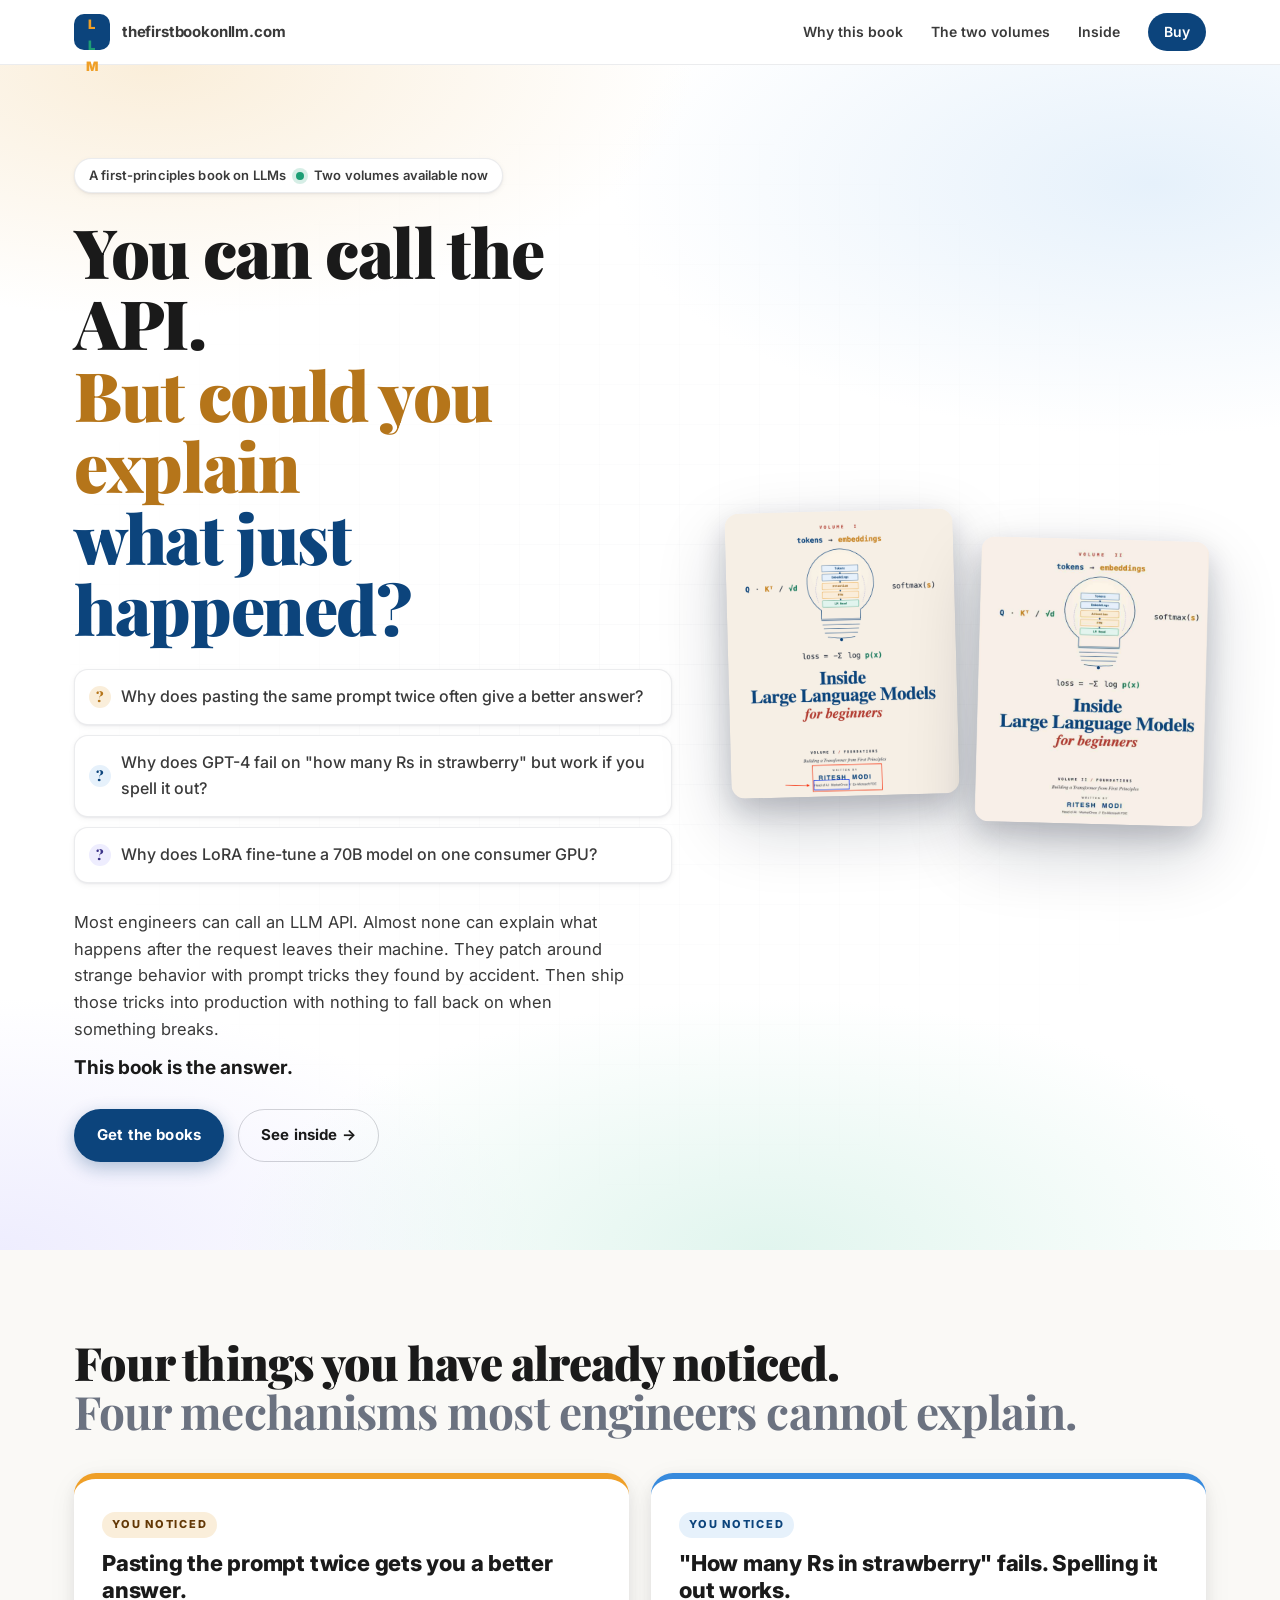
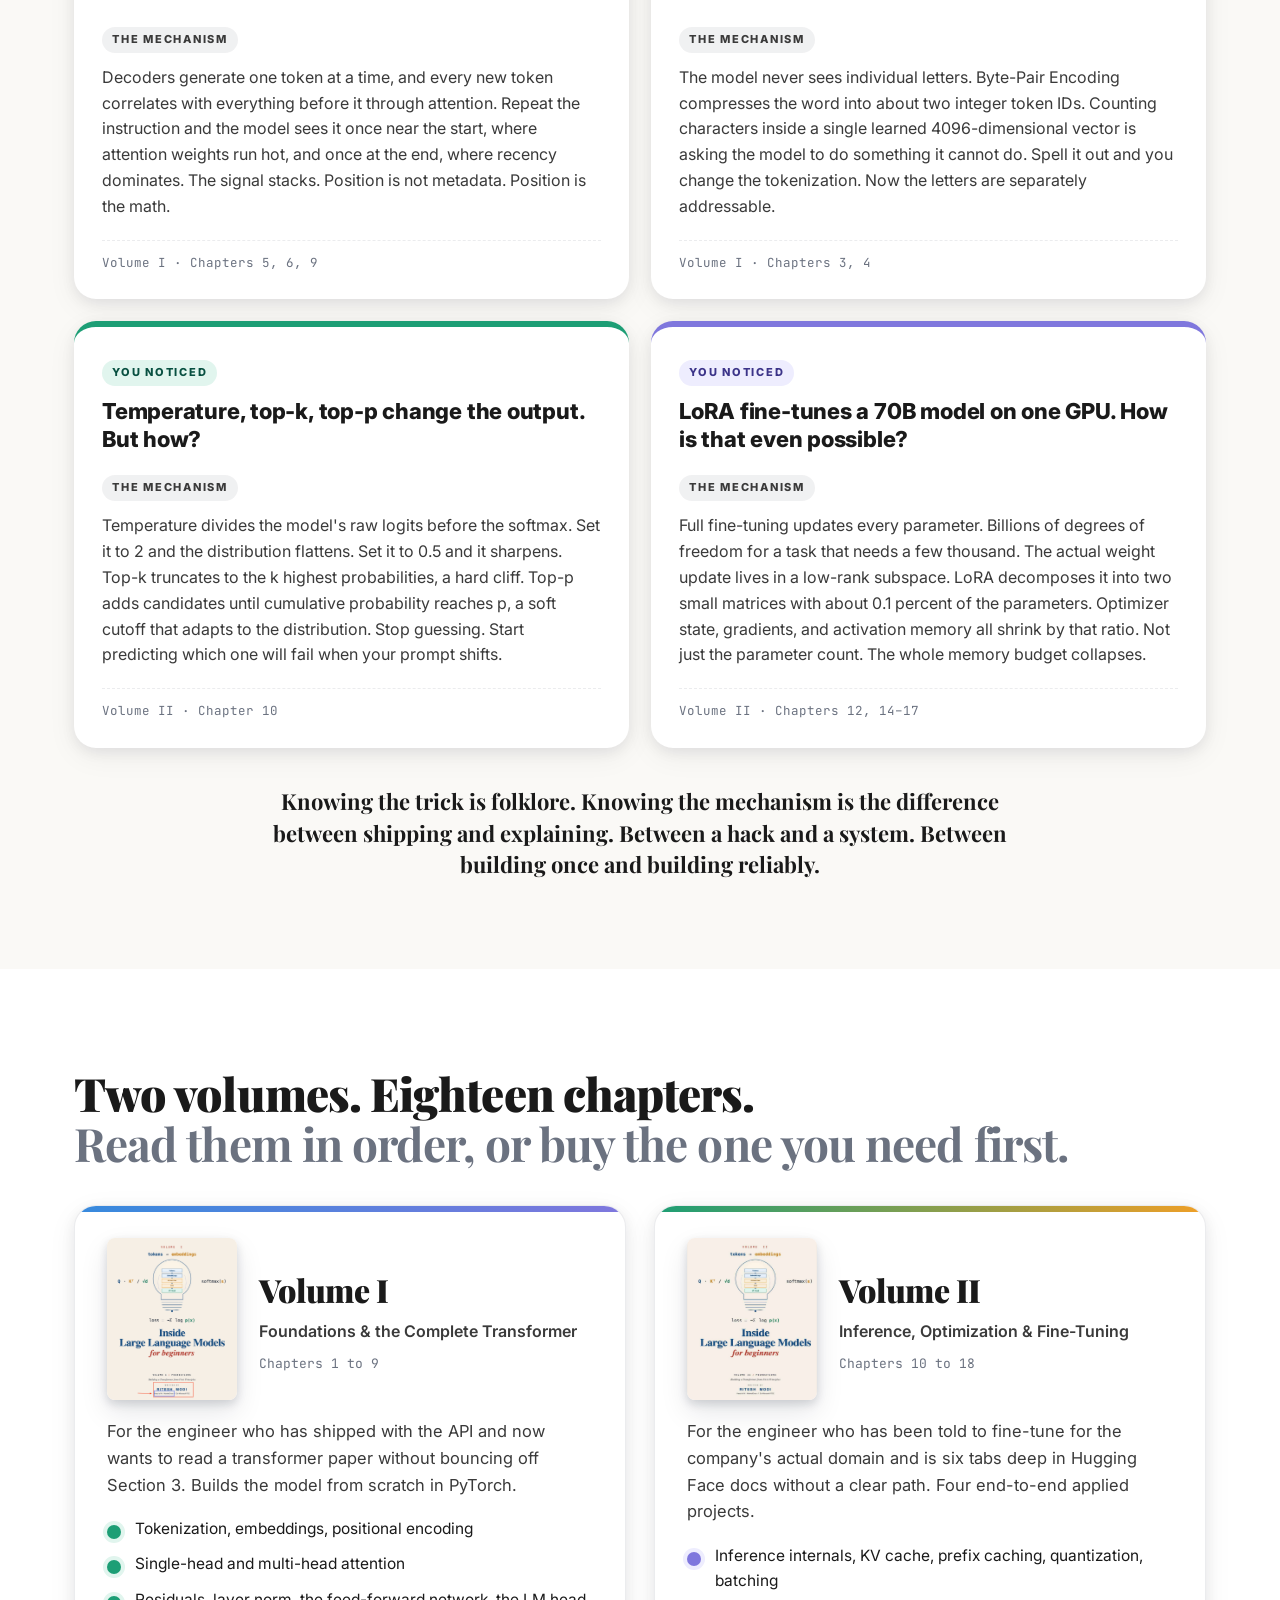
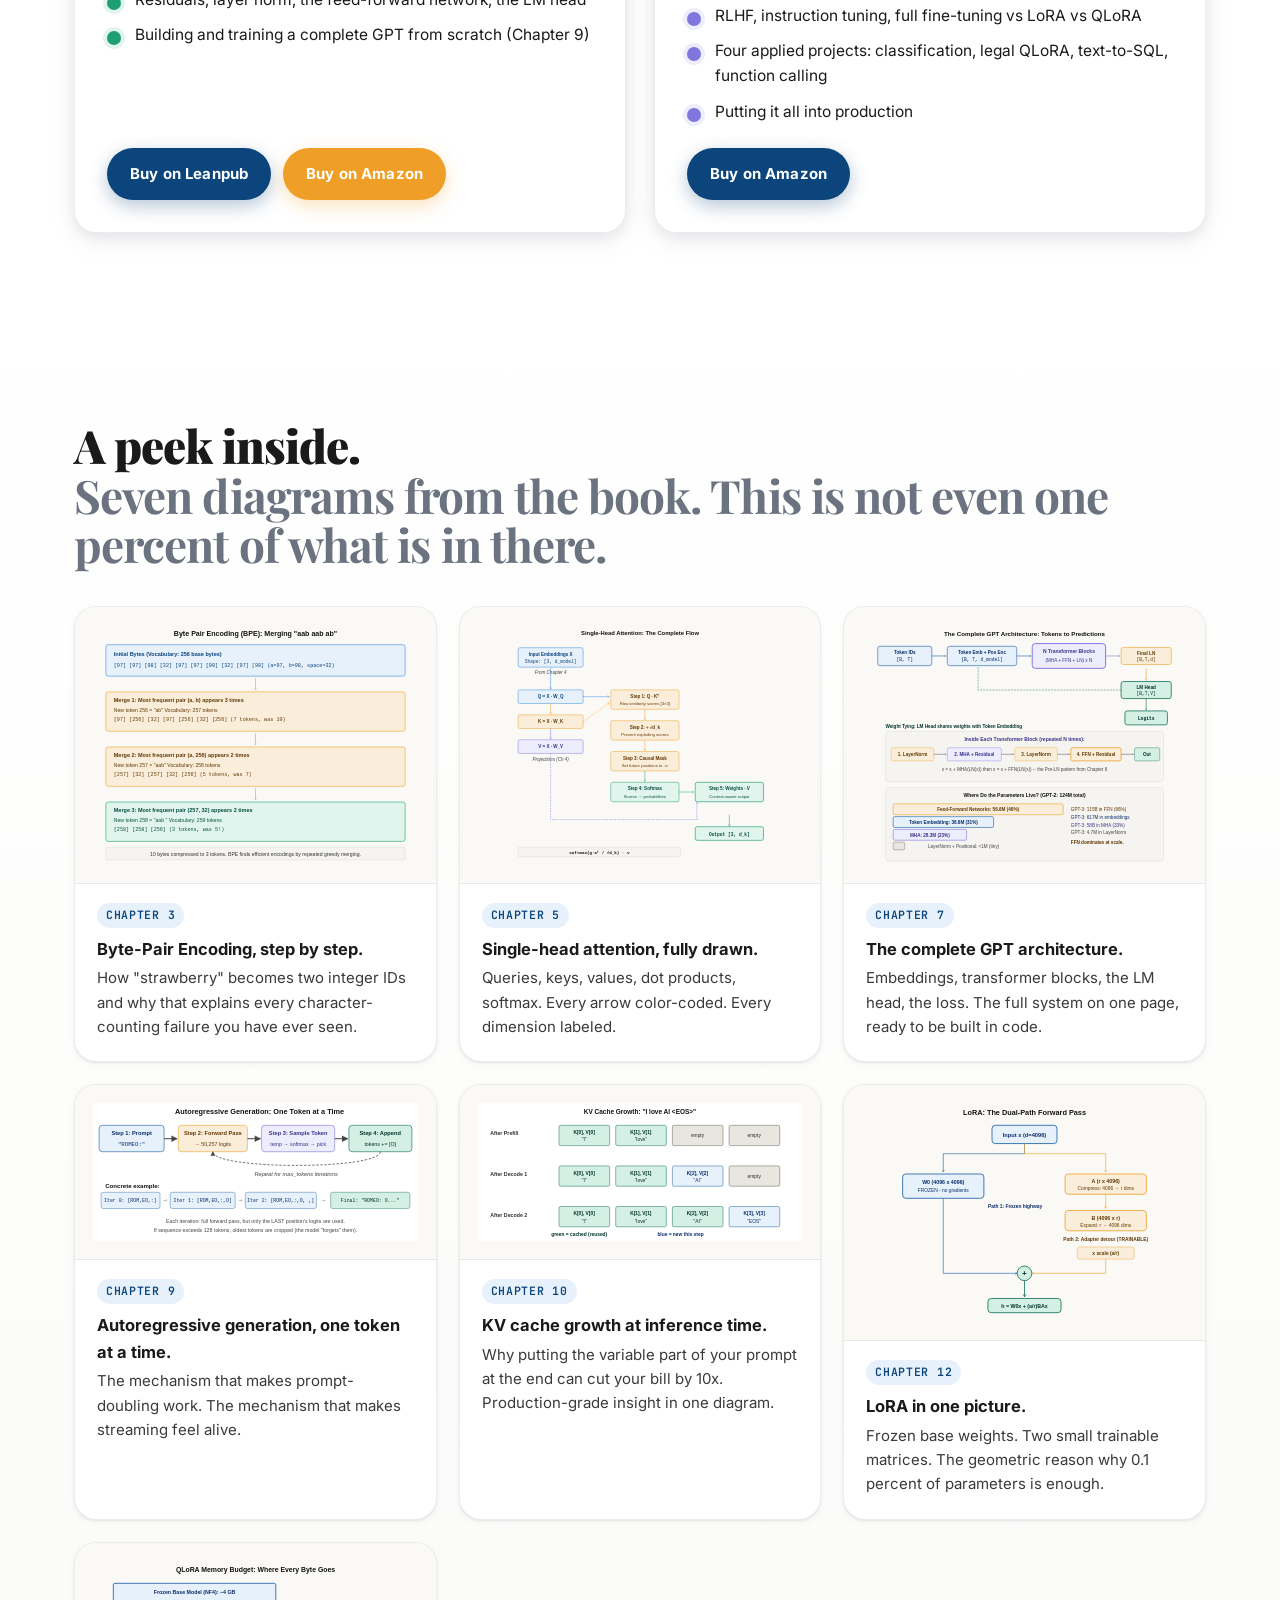
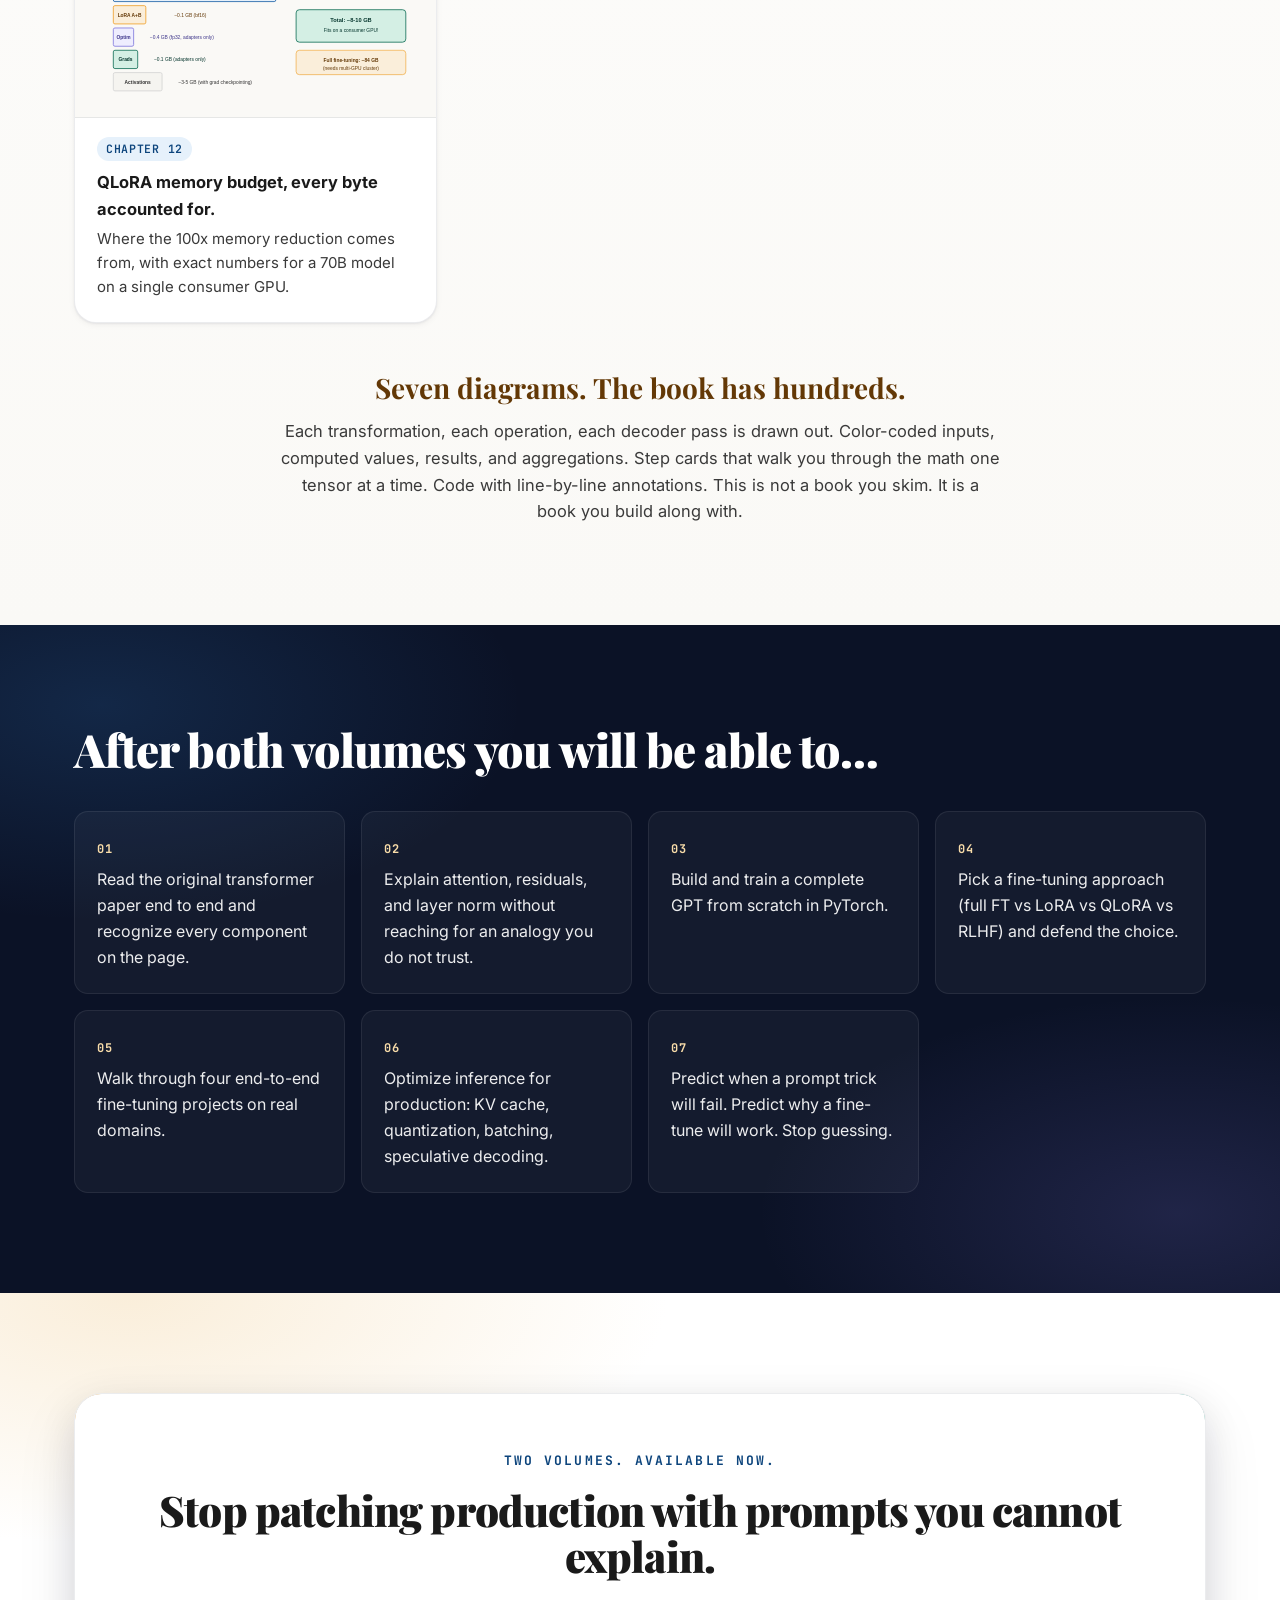
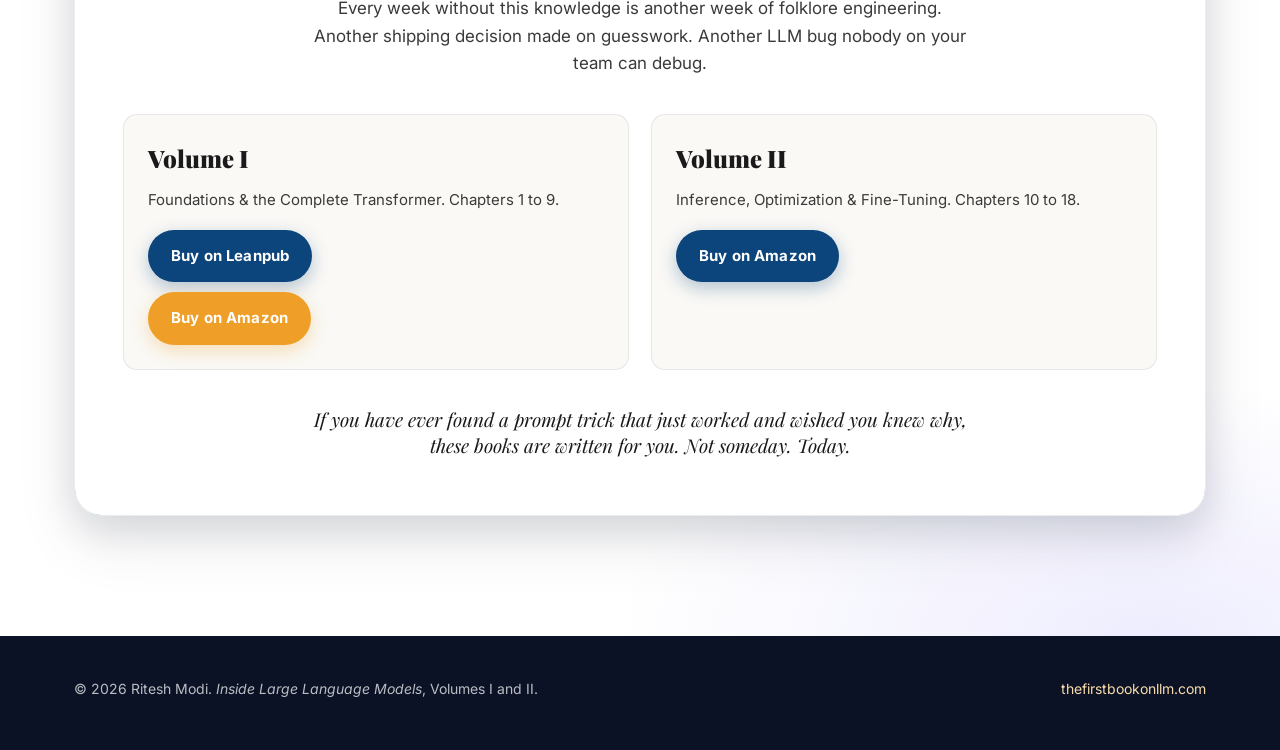
==== index.html @ 252bdcd0 "book website complete" ====
<!doctype html>
<html lang="en">
<head>
  <meta charset="utf-8">
  <meta name="viewport" content="width=device-width, initial-scale=1, viewport-fit=cover">
  <meta name="theme-color" content="#0C447C">

  <title>Inside Large Language Models &middot; thefirstbookonllm.com</title>
  <meta name="description" content="The first-principles book that explains why your prompt tricks work, when they break, and how transformers actually run. Two volumes. Eighteen chapters. Written for engineers who already shipped with the API.">

  <link rel="canonical" href="https://thefirstbookonllm.com/">

  <meta property="og:type" content="book">
  <meta property="og:title" content="Inside Large Language Models">
  <meta property="og:description" content="Why does pasting the same prompt twice work? Why does GPT-4 fail on 'how many Rs in strawberry'? Why does LoRA fine-tune a 70B model on one GPU? Two volumes that turn API users into engineers who understand the system underneath.">
  <meta property="og:url" content="https://thefirstbookonllm.com/">
  <meta property="og:image" content="https://thefirstbookonllm.com/Inside-LLMs-Vol1-Cover-2400x3000.jpg">
  <meta property="og:image:width" content="2400">
  <meta property="og:image:height" content="3000">

  <meta name="twitter:card" content="summary_large_image">
  <meta name="twitter:title" content="Inside Large Language Models">
  <meta name="twitter:description" content="The first book that explains LLM internals through the empirical tricks engineers already discovered.">
  <meta name="twitter:image" content="https://thefirstbookonllm.com/Inside-LLMs-Vol1-Cover-2400x3000.jpg">

  <link rel="preconnect" href="https://fonts.googleapis.com">
  <link rel="preconnect" href="https://fonts.gstatic.com" crossorigin>
  <link href="https://fonts.googleapis.com/css2?family=Inter:wght@400;500;600;700;800;900&family=JetBrains+Mono:wght@400;600&family=Playfair+Display:wght@700;900&display=swap" rel="stylesheet">

  <link rel="stylesheet" href="styles.css">

  <link rel="icon" type="image/svg+xml" href="data:image/svg+xml,%3Csvg xmlns='http://www.w3.org/2000/svg' viewBox='0 0 64 64'%3E%3Crect width='64' height='64' rx='12' fill='%230C447C'/%3E%3Ctext x='32' y='44' text-anchor='middle' font-family='Arial' font-weight='900' font-size='36' fill='%23EF9F27'%3ELLM%3C/text%3E%3C/svg%3E">
</head>
<body>

<header class="topbar">
  <div class="container topbar-row">
    <a class="brand" href="#top"><span class="brand-mark">L<span>L</span>M</span><span class="brand-text">thefirstbookonllm.com</span></a>
    <nav class="topnav">
      <a href="#why">Why this book</a>
      <a href="#volumes">The two volumes</a>
      <a href="#peek">Inside</a>
      <a href="#buy" class="nav-cta">Buy</a>
    </nav>
  </div>
</header>

<main id="top">

  <section class="hero">
    <div class="container hero-grid">
      <div class="hero-copy">
        <p class="kicker">A first-principles book on LLMs <span class="dot"></span> Two volumes available now</p>
        <h1 class="display">
          You can call the API.<br>
          <span class="hl-amber">But could you explain</span><br>
          <span class="hl-blue">what just happened?</span>
        </h1>
        <ul class="hero-questions">
          <li>Why does pasting the same prompt twice often give a better answer?</li>
          <li>Why does GPT-4 fail on "how many Rs in strawberry" but work if you spell it out?</li>
          <li>Why does LoRA fine-tune a 70B model on one consumer GPU?</li>
        </ul>
        <p class="hero-tag">Most engineers can call an LLM API. Almost none can explain what happens after the request leaves their machine. They patch around strange behavior with prompt tricks they found by accident. Then ship those tricks into production with nothing to fall back on when something breaks.</p>
        <p class="hero-tag emph">This book is the answer.</p>
        <div class="hero-ctas">
          <a class="btn btn-primary" href="#buy">Get the books</a>
          <a class="btn btn-ghost" href="#peek">See inside &rarr;</a>
        </div>
      </div>
      <div class="hero-art">
        <img class="cover cover-vol1"
             src="Inside-LLMs-Vol1-Cover-2400x3000.jpg"
             alt="Inside Large Language Models, Volume I: Foundations and the Complete Transformer"
             width="2400" height="3000" fetchpriority="high">
        <img class="cover cover-vol2"
             src="Inside-LLMs-Vol2-Cover-2400x3000.jpg"
             alt="Inside Large Language Models, Volume II: Inference, Optimization, and Fine-Tuning"
             width="2400" height="3000" loading="lazy">
      </div>
    </div>
  </section>

  <section id="why" class="why">
    <div class="container">
      <h2 class="section-title">
        <span>Four things</span> you have already noticed.<br>
        <span class="muted">Four mechanisms most engineers cannot explain.</span>
      </h2>

      <div class="why-grid">

        <article class="card card-amber">
          <div class="card-tag">You noticed</div>
          <h3>Pasting the prompt twice gets you a better answer.</h3>
          <div class="card-tag mech">The mechanism</div>
          <p>Decoders generate one token at a time, and every new token correlates with everything before it through attention. Repeat the instruction and the model sees it once near the start, where attention weights run hot, and once at the end, where recency dominates. The signal stacks. Position is not metadata. Position is the math.</p>
          <div class="card-foot">Volume I &middot; Chapters 5, 6, 9</div>
        </article>

        <article class="card card-blue">
          <div class="card-tag">You noticed</div>
          <h3>"How many Rs in strawberry" fails. Spelling it out works.</h3>
          <div class="card-tag mech">The mechanism</div>
          <p>The model never sees individual letters. Byte-Pair Encoding compresses the word into about two integer token IDs. Counting characters inside a single learned 4096-dimensional vector is asking the model to do something it cannot do. Spell it out and you change the tokenization. Now the letters are separately addressable.</p>
          <div class="card-foot">Volume I &middot; Chapters 3, 4</div>
        </article>

        <article class="card card-green">
          <div class="card-tag">You noticed</div>
          <h3>Temperature, top-k, top-p change the output. But how?</h3>
          <div class="card-tag mech">The mechanism</div>
          <p>Temperature divides the model's raw logits before the softmax. Set it to 2 and the distribution flattens. Set it to 0.5 and it sharpens. Top-k truncates to the k highest probabilities, a hard cliff. Top-p adds candidates until cumulative probability reaches p, a soft cutoff that adapts to the distribution. Stop guessing. Start predicting which one will fail when your prompt shifts.</p>
          <div class="card-foot">Volume II &middot; Chapter 10</div>
        </article>

        <article class="card card-purple">
          <div class="card-tag">You noticed</div>
          <h3>LoRA fine-tunes a 70B model on one GPU. How is that even possible?</h3>
          <div class="card-tag mech">The mechanism</div>
          <p>Full fine-tuning updates every parameter. Billions of degrees of freedom for a task that needs a few thousand. The actual weight update lives in a low-rank subspace. LoRA decomposes it into two small matrices with about 0.1 percent of the parameters. Optimizer state, gradients, and activation memory all shrink by that ratio. Not just the parameter count. The whole memory budget collapses.</p>
          <div class="card-foot">Volume II &middot; Chapters 12, 14&ndash;17</div>
        </article>

      </div>

      <p class="why-coda">Knowing the trick is folklore. Knowing the mechanism is the difference between shipping and explaining. Between a hack and a system. Between building once and building reliably.</p>
    </div>
  </section>

  <section id="volumes" class="volumes">
    <div class="container">
      <h2 class="section-title">
        <span>Two volumes.</span> Eighteen chapters.<br>
        <span class="muted">Read them in order, or buy the one you need first.</span>
      </h2>

      <div class="volume-grid">

        <article class="volume volume-vol1">
          <div class="volume-head">
            <img class="cover-mini"
                 src="Inside-LLMs-Vol1-Cover-2400x3000.jpg"
                 alt="Volume I cover"
                 width="2400" height="3000" loading="lazy">
            <div class="volume-meta">
              <h3>Volume I</h3>
              <p class="volume-sub">Foundations &amp; the Complete Transformer</p>
              <p class="volume-chapters">Chapters 1 to 9</p>
            </div>
          </div>
          <p class="volume-pitch">For the engineer who has shipped with the API and now wants to read a transformer paper without bouncing off Section 3. Builds the model from scratch in PyTorch.</p>
          <ul class="volume-topics">
            <li>Tokenization, embeddings, positional encoding</li>
            <li>Single-head and multi-head attention</li>
            <li>Residuals, layer norm, the feed-forward network, the LM head</li>
            <li>Building and training a complete GPT from scratch (Chapter 9)</li>
          </ul>
          <div class="volume-buy">
            <a class="btn btn-primary" href="https://leanpub.com/insidellmvol1" target="_blank" rel="noopener">Buy on Leanpub</a>
            <a class="btn btn-secondary" href="https://www.amazon.com/Inside-Language-Models-absolute-beginners-ebook/dp/B0GYKKV6FK" target="_blank" rel="noopener">Buy on Amazon</a>
          </div>
        </article>

        <article class="volume volume-vol2">
          <div class="volume-head">
            <img class="cover-mini"
                 src="Inside-LLMs-Vol2-Cover-2400x3000.jpg"
                 alt="Volume II cover"
                 width="2400" height="3000" loading="lazy">
            <div class="volume-meta">
              <h3>Volume II</h3>
              <p class="volume-sub">Inference, Optimization &amp; Fine-Tuning</p>
              <p class="volume-chapters">Chapters 10 to 18</p>
            </div>
          </div>
          <p class="volume-pitch">For the engineer who has been told to fine-tune for the company's actual domain and is six tabs deep in Hugging Face docs without a clear path. Four end-to-end applied projects.</p>
          <ul class="volume-topics">
            <li>Inference internals, KV cache, prefix caching, quantization, batching</li>
            <li>RLHF, instruction tuning, full fine-tuning vs LoRA vs QLoRA</li>
            <li>Four applied projects: classification, legal QLoRA, text-to-SQL, function calling</li>
            <li>Putting it all into production</li>
          </ul>
          <div class="volume-buy">
            <a class="btn btn-primary" href="https://www.amazon.com/Inside-Language-Models-absolute-beginners-ebook/dp/B0GXGC8YDK/" target="_blank" rel="noopener">Buy on Amazon</a>
          </div>
        </article>

      </div>
    </div>
  </section>

  <section id="peek" class="peek">
    <div class="container">
      <h2 class="section-title">
        <span>A peek inside.</span><br>
        <span class="muted">Seven diagrams from the book. This is not even one percent of what is in there.</span>
      </h2>

      <div class="peek-grid">

        <figure class="peek-item">
          <div class="peek-svg"><img src="diagrams/bpe.svg" alt="Byte-Pair Encoding tokenization process"></div>
          <figcaption>
            <span class="peek-chapter">Chapter 3</span>
            <strong>Byte-Pair Encoding, step by step.</strong>
            How "strawberry" becomes two integer IDs and why that explains every character-counting failure you have ever seen.
          </figcaption>
        </figure>

        <figure class="peek-item">
          <div class="peek-svg"><img src="diagrams/attention.svg" alt="Single-head attention overview"></div>
          <figcaption>
            <span class="peek-chapter">Chapter 5</span>
            <strong>Single-head attention, fully drawn.</strong>
            Queries, keys, values, dot products, softmax. Every arrow color-coded. Every dimension labeled.
          </figcaption>
        </figure>

        <figure class="peek-item">
          <div class="peek-svg"><img src="diagrams/gpt.svg" alt="Complete GPT architecture"></div>
          <figcaption>
            <span class="peek-chapter">Chapter 7</span>
            <strong>The complete GPT architecture.</strong>
            Embeddings, transformer blocks, the LM head, the loss. The full system on one page, ready to be built in code.
          </figcaption>
        </figure>

        <figure class="peek-item">
          <div class="peek-svg"><img src="diagrams/autoregressive.svg" alt="Autoregressive generation flow"></div>
          <figcaption>
            <span class="peek-chapter">Chapter 9</span>
            <strong>Autoregressive generation, one token at a time.</strong>
            The mechanism that makes prompt-doubling work. The mechanism that makes streaming feel alive.
          </figcaption>
        </figure>

        <figure class="peek-item">
          <div class="peek-svg"><img src="diagrams/kvcache.svg" alt="KV cache growth"></div>
          <figcaption>
            <span class="peek-chapter">Chapter 10</span>
            <strong>KV cache growth at inference time.</strong>
            Why putting the variable part of your prompt at the end can cut your bill by 10x. Production-grade insight in one diagram.
          </figcaption>
        </figure>

        <figure class="peek-item">
          <div class="peek-svg"><img src="diagrams/lora.svg" alt="LoRA architecture"></div>
          <figcaption>
            <span class="peek-chapter">Chapter 12</span>
            <strong>LoRA in one picture.</strong>
            Frozen base weights. Two small trainable matrices. The geometric reason why 0.1 percent of parameters is enough.
          </figcaption>
        </figure>

        <figure class="peek-item">
          <div class="peek-svg"><img src="diagrams/qlora.svg" alt="QLoRA memory budget"></div>
          <figcaption>
            <span class="peek-chapter">Chapter 12</span>
            <strong>QLoRA memory budget, every byte accounted for.</strong>
            Where the 100x memory reduction comes from, with exact numbers for a 70B model on a single consumer GPU.
          </figcaption>
        </figure>

      </div>

      <div class="peek-coda">
        <p><strong>Seven diagrams. The book has hundreds.</strong></p>
        <p>Each transformation, each operation, each decoder pass is drawn out. Color-coded inputs, computed values, results, and aggregations. Step cards that walk you through the math one tensor at a time. Code with line-by-line annotations. This is not a book you skim. It is a book you build along with.</p>
      </div>
    </div>
  </section>

  <section class="outcomes">
    <div class="container">
      <h2 class="section-title">After both volumes you will be able to&hellip;</h2>
      <div class="outcome-grid">
        <div class="outcome">
          <span class="outcome-num">01</span>
          <p>Read the original transformer paper end to end and recognize every component on the page.</p>
        </div>
        <div class="outcome">
          <span class="outcome-num">02</span>
          <p>Explain attention, residuals, and layer norm without reaching for an analogy you do not trust.</p>
        </div>
        <div class="outcome">
          <span class="outcome-num">03</span>
          <p>Build and train a complete GPT from scratch in PyTorch.</p>
        </div>
        <div class="outcome">
          <span class="outcome-num">04</span>
          <p>Pick a fine-tuning approach (full FT vs LoRA vs QLoRA vs RLHF) and defend the choice.</p>
        </div>
        <div class="outcome">
          <span class="outcome-num">05</span>
          <p>Walk through four end-to-end fine-tuning projects on real domains.</p>
        </div>
        <div class="outcome">
          <span class="outcome-num">06</span>
          <p>Optimize inference for production: KV cache, quantization, batching, speculative decoding.</p>
        </div>
        <div class="outcome">
          <span class="outcome-num">07</span>
          <p>Predict when a prompt trick will fail. Predict why a fine-tune will work. Stop guessing.</p>
        </div>
      </div>
    </div>
  </section>

  <section id="buy" class="buy">
    <div class="container">
      <div class="buy-card">
        <p class="buy-kicker">Two volumes. Available now.</p>
        <h2>Stop patching production with prompts you cannot explain.</h2>
        <p class="buy-pitch">Every week without this knowledge is another week of folklore engineering. Another shipping decision made on guesswork. Another LLM bug nobody on your team can debug.</p>

        <div class="buy-grid">
          <div class="buy-vol">
            <h3>Volume I</h3>
            <p>Foundations &amp; the Complete Transformer. Chapters 1 to 9.</p>
            <a class="btn btn-primary" href="https://leanpub.com/insidellmvol1" target="_blank" rel="noopener">Buy on Leanpub</a>
            <a class="btn btn-secondary" href="https://www.amazon.com/Inside-Language-Models-absolute-beginners-ebook/dp/B0GYKKV6FK" target="_blank" rel="noopener">Buy on Amazon</a>
          </div>
          <div class="buy-vol">
            <h3>Volume II</h3>
            <p>Inference, Optimization &amp; Fine-Tuning. Chapters 10 to 18.</p>
            <a class="btn btn-primary" href="https://www.amazon.com/Inside-Language-Models-absolute-beginners-ebook/dp/B0GXGC8YDK/" target="_blank" rel="noopener">Buy on Amazon</a>
          </div>
        </div>

        <p class="buy-foot">If you have ever found a prompt trick that just worked and wished you knew why, these books are written for you. Not someday. Today.</p>
      </div>
    </div>
  </section>

</main>

<footer class="site-foot">
  <div class="container foot-row">
    <p>&copy; 2026 Ritesh Modi. <em>Inside Large Language Models</em>, Volumes I and II.</p>
    <p><a href="#top">thefirstbookonllm.com</a></p>
  </div>
</footer>

</body>
</html>
---- styles.css ----
/* ----------------------------------------------------------------------
   Inside Large Language Models — landing page
   Palette is the book's four-color system:
     amber  = computed / transformed
     blue   = input / source
     green  = output / result
     purple = aggregated
   ---------------------------------------------------------------------- */

:root {
  --amber-50:  #FAEEDA;
  --amber-200: #F8DCA9;
  --amber-500: #EF9F27;
  --amber-700: #B5751A;
  --amber-900: #633806;

  --blue-50:   #E6F1FB;
  --blue-200:  #B6D4F4;
  --blue-500:  #378ADD;
  --blue-700:  #1F5FA9;
  --blue-900:  #0C447C;

  --green-50:  #E1F5EE;
  --green-200: #A6E2CE;
  --green-500: #1D9E75;
  --green-700: #117153;
  --green-900: #085041;

  --purple-50:  #EEEDFE;
  --purple-200: #C7C4F4;
  --purple-500: #7F77DD;
  --purple-700: #5B53B3;
  --purple-900: #3C3489;

  --bg:        #FFFFFF;
  --bg-soft:   #FAF9F6;
  --bg-deep:   #0B1226;

  --ink:       #1A1A1A;
  --ink-soft:  #3A3A3A;
  --muted:     #6B7280;
  --hairline:  rgba(12, 18, 38, 0.08);

  --shadow-sm: 0 1px 2px rgba(12, 18, 38, 0.06), 0 2px 6px rgba(12, 18, 38, 0.05);
  --shadow-md: 0 4px 14px rgba(12, 18, 38, 0.07), 0 8px 30px rgba(12, 18, 38, 0.06);
  --shadow-lg: 0 12px 36px rgba(12, 18, 38, 0.10), 0 24px 60px rgba(12, 18, 38, 0.10);

  --radius-sm: 8px;
  --radius-md: 14px;
  --radius-lg: 22px;

  --font-display: "Playfair Display", "Georgia", serif;
  --font-body:    "Inter", -apple-system, BlinkMacSystemFont, "Segoe UI", system-ui, sans-serif;
  --font-mono:    "JetBrains Mono", "Menlo", "Consolas", monospace;
}

* { box-sizing: border-box; }

html { scroll-behavior: smooth; }

body {
  margin: 0;
  font-family: var(--font-body);
  font-size: 17px;
  line-height: 1.62;
  color: var(--ink);
  background: var(--bg);
  -webkit-font-smoothing: antialiased;
  -moz-osx-font-smoothing: grayscale;
}

img, svg { max-width: 100%; height: auto; display: block; }

a { color: var(--blue-700); text-decoration: none; transition: color .15s ease; }
a:hover { color: var(--blue-900); }

.container {
  width: 100%;
  max-width: 1180px;
  margin: 0 auto;
  padding: 0 24px;
}

/* ---------- Top bar ---------- */

.topbar {
  position: sticky;
  top: 0;
  z-index: 50;
  background: rgba(255, 255, 255, 0.85);
  backdrop-filter: saturate(180%) blur(12px);
  -webkit-backdrop-filter: saturate(180%) blur(12px);
  border-bottom: 1px solid var(--hairline);
}
.topbar-row {
  display: flex;
  align-items: center;
  justify-content: space-between;
  height: 64px;
}
.brand {
  display: flex;
  align-items: center;
  gap: 12px;
  font-weight: 700;
  color: var(--ink);
  letter-spacing: -0.01em;
}
.brand-mark {
  display: inline-grid;
  place-items: center;
  width: 36px;
  height: 36px;
  border-radius: 10px;
  background: var(--blue-900);
  color: var(--amber-500);
  font-weight: 900;
  font-size: 13px;
  letter-spacing: 0.05em;
}
.brand-mark span { color: var(--green-500); }
.brand-text { font-size: 15px; color: var(--ink-soft); }

.topnav {
  display: flex;
  align-items: center;
  gap: 28px;
}
.topnav a {
  font-size: 14px;
  font-weight: 600;
  color: var(--ink-soft);
}
.topnav a:hover { color: var(--blue-900); }
.nav-cta {
  background: var(--blue-900);
  color: #fff !important;
  padding: 8px 16px;
  border-radius: 999px;
  transition: background .15s ease, transform .15s ease;
}
.nav-cta:hover { background: var(--blue-700); transform: translateY(-1px); }

/* ---------- Hero ---------- */

.hero {
  position: relative;
  padding: 80px 0 88px;
  background:
    radial-gradient(900px 420px at 12% 0%, var(--amber-50), transparent 60%),
    radial-gradient(900px 420px at 90% 10%, var(--blue-50), transparent 60%),
    radial-gradient(900px 420px at 60% 100%, var(--green-50), transparent 60%),
    radial-gradient(900px 420px at 0% 100%, var(--purple-50), transparent 60%),
    var(--bg);
  overflow: hidden;
}
.hero::before {
  content: "";
  position: absolute;
  inset: 0;
  background-image:
    linear-gradient(transparent 0, transparent 39px, rgba(12, 18, 38, 0.04) 40px),
    linear-gradient(90deg, transparent 0, transparent 39px, rgba(12, 18, 38, 0.04) 40px);
  background-size: 40px 40px;
  mask-image: radial-gradient(ellipse at center, #000, transparent 70%);
  -webkit-mask-image: radial-gradient(ellipse at center, #000, transparent 70%);
  pointer-events: none;
}
.hero-grid {
  position: relative;
  display: grid;
  grid-template-columns: minmax(0, 1.25fr) minmax(0, 1fr);
  gap: 56px;
  align-items: center;
}

.kicker {
  display: inline-flex;
  align-items: center;
  gap: 10px;
  padding: 6px 14px;
  border-radius: 999px;
  background: #fff;
  border: 1px solid var(--hairline);
  box-shadow: var(--shadow-sm);
  color: var(--ink-soft);
  font-size: 13px;
  font-weight: 600;
  letter-spacing: 0.01em;
  margin-bottom: 22px;
}
.kicker .dot {
  width: 8px; height: 8px;
  border-radius: 50%;
  background: var(--green-500);
  box-shadow: 0 0 0 4px rgba(29, 158, 117, 0.18);
}

.display {
  font-family: var(--font-display);
  font-weight: 900;
  font-size: clamp(40px, 5.4vw, 68px);
  line-height: 1.05;
  letter-spacing: -0.02em;
  color: var(--ink);
  margin: 0 0 26px;
}
.hl-amber { color: var(--amber-700); }
.hl-blue  { color: var(--blue-900); }

.hero-questions {
  list-style: none;
  margin: 0 0 26px;
  padding: 0;
  display: flex;
  flex-direction: column;
  gap: 10px;
}
.hero-questions li {
  position: relative;
  padding: 14px 18px 14px 46px;
  background: #fff;
  border: 1px solid var(--hairline);
  border-radius: var(--radius-md);
  box-shadow: var(--shadow-sm);
  font-size: 16px;
  font-weight: 500;
  color: var(--ink-soft);
}
.hero-questions li::before {
  content: "?";
  position: absolute;
  left: 14px; top: 50%;
  transform: translateY(-50%);
  width: 22px; height: 22px;
  border-radius: 50%;
  display: grid;
  place-items: center;
  font-family: var(--font-display);
  font-weight: 900;
  font-size: 14px;
}
.hero-questions li:nth-child(1)::before { background: var(--amber-50);  color: var(--amber-700); }
.hero-questions li:nth-child(2)::before { background: var(--blue-50);   color: var(--blue-900); }
.hero-questions li:nth-child(3)::before { background: var(--purple-50); color: var(--purple-900); }

.hero-tag {
  font-size: 16.5px;
  color: var(--ink-soft);
  margin: 0 0 10px;
  max-width: 56ch;
}
.hero-tag.emph {
  font-weight: 700;
  color: var(--ink);
  font-size: 19px;
  margin-bottom: 26px;
}

.hero-ctas { display: flex; gap: 14px; flex-wrap: wrap; }

.btn {
  display: inline-flex;
  align-items: center;
  justify-content: center;
  gap: 8px;
  padding: 13px 22px;
  border-radius: 999px;
  font-weight: 700;
  font-size: 15px;
  letter-spacing: 0.01em;
  border: 1px solid transparent;
  cursor: pointer;
  transition: transform .15s ease, box-shadow .15s ease, background .15s ease, color .15s ease;
  text-decoration: none;
}
.btn-primary {
  background: var(--blue-900);
  color: #fff !important;
  box-shadow: 0 6px 18px rgba(12, 68, 124, 0.30);
}
.btn-primary:hover {
  background: var(--blue-700);
  transform: translateY(-2px);
  box-shadow: 0 12px 24px rgba(12, 68, 124, 0.30);
}
.btn-secondary {
  background: var(--amber-500);
  color: #fff !important;
  box-shadow: 0 6px 18px rgba(239, 159, 39, 0.30);
}
.btn-secondary:hover {
  background: var(--amber-700);
  transform: translateY(-2px);
}
.btn-ghost {
  background: transparent;
  color: var(--ink) !important;
  border-color: rgba(12, 18, 38, 0.18);
}
.btn-ghost:hover {
  background: rgba(12, 18, 38, 0.04);
  transform: translateY(-2px);
}

/* ---------- Hero covers ---------- */

.hero-art {
  position: relative;
  display: grid;
  grid-template-columns: 1fr 1fr;
  gap: 22px;
  align-items: end;
}
.cover {
  display: block;
  width: 100%;
  height: auto;
  border-radius: 14px;
  box-shadow:
    0 1px 0 rgba(255,255,255,0.6) inset,
    0 12px 28px rgba(12, 18, 38, 0.18),
    0 28px 70px rgba(12, 18, 38, 0.20);
  transition: transform .3s ease, box-shadow .3s ease;
  background: #fff;
}
.cover-vol1 { transform: rotate(-1.5deg); }
.cover-vol2 { transform: translateY(28px) rotate(1.5deg); }
.cover-vol1:hover { transform: rotate(-0.5deg) translateY(-6px); }
.cover-vol2:hover { transform: translateY(22px) rotate(0.5deg); }

/* ---------- Section title ---------- */

.section-title {
  font-family: var(--font-display);
  font-weight: 900;
  font-size: clamp(30px, 3.6vw, 46px);
  line-height: 1.08;
  letter-spacing: -0.02em;
  margin: 0 0 36px;
  color: var(--ink);
}
.section-title .muted {
  color: var(--muted);
  font-weight: 700;
}

/* ---------- Why grid (4 cards) ---------- */

.why { padding: 88px 0; background: var(--bg-soft); }

.why-grid {
  display: grid;
  grid-template-columns: 1fr 1fr;
  gap: 22px;
}
.card {
  position: relative;
  background: #fff;
  padding: 30px 28px 26px;
  border-radius: var(--radius-lg);
  box-shadow: var(--shadow-md);
  border-top: 6px solid;
  transition: transform .2s ease, box-shadow .2s ease;
}
.card:hover { transform: translateY(-4px); box-shadow: var(--shadow-lg); }

.card-tag {
  display: inline-block;
  font-size: 11px;
  font-weight: 800;
  letter-spacing: 0.16em;
  text-transform: uppercase;
  padding: 4px 10px;
  border-radius: 999px;
  margin-bottom: 12px;
}
.card-tag.mech { margin-top: 16px; background: rgba(12,18,38,0.06); color: var(--ink-soft); }

.card h3 {
  font-family: var(--font-body);
  font-weight: 800;
  font-size: 22px;
  line-height: 1.25;
  letter-spacing: -0.01em;
  margin: 0 0 6px;
  color: var(--ink);
}
.card p {
  margin: 0;
  color: var(--ink-soft);
  font-size: 16px;
}
.card-foot {
  margin-top: 20px;
  font-family: var(--font-mono);
  font-size: 12.5px;
  color: var(--muted);
  border-top: 1px dashed var(--hairline);
  padding-top: 12px;
}

.card-amber  { border-top-color: var(--amber-500);  }
.card-amber  .card-tag:not(.mech) { background: var(--amber-50);  color: var(--amber-900); }
.card-blue   { border-top-color: var(--blue-500);   }
.card-blue   .card-tag:not(.mech) { background: var(--blue-50);   color: var(--blue-900); }
.card-green  { border-top-color: var(--green-500);  }
.card-green  .card-tag:not(.mech) { background: var(--green-50);  color: var(--green-900); }
.card-purple { border-top-color: var(--purple-500); }
.card-purple .card-tag:not(.mech) { background: var(--purple-50); color: var(--purple-900); }

.why-coda {
  margin: 38px auto 0;
  max-width: 760px;
  text-align: center;
  font-family: var(--font-display);
  font-weight: 700;
  font-size: 22px;
  line-height: 1.45;
  color: var(--ink);
}

/* ---------- Volumes ---------- */

.volumes { padding: 100px 0 88px; background: var(--bg); }

.volume-grid {
  display: grid;
  grid-template-columns: 1fr 1fr;
  gap: 28px;
}
.volume {
  background: #fff;
  border-radius: var(--radius-lg);
  padding: 32px;
  box-shadow: var(--shadow-md);
  border: 1px solid var(--hairline);
  display: flex;
  flex-direction: column;
  position: relative;
  overflow: hidden;
}
.volume::after {
  content: "";
  position: absolute;
  top: 0; left: 0; right: 0;
  height: 6px;
}
.volume-vol1::after {
  background: linear-gradient(90deg, var(--blue-500), var(--purple-500));
}
.volume-vol2::after {
  background: linear-gradient(90deg, var(--green-500), var(--amber-500));
}
.volume-head {
  display: grid;
  grid-template-columns: auto 1fr;
  gap: 22px;
  align-items: center;
  margin-bottom: 18px;
}
.cover-mini {
  display: block;
  width: 130px;
  height: auto;
  border-radius: 8px;
  box-shadow:
    0 4px 10px rgba(12, 18, 38, 0.15),
    0 12px 28px rgba(12, 18, 38, 0.10);
  transition: transform .2s ease;
}
.cover-mini:hover { transform: translateY(-3px) rotate(-1deg); }
.volume-meta h3 {
  font-family: var(--font-display);
  font-weight: 900;
  font-size: 32px;
  margin: 0;
  letter-spacing: -0.02em;
  color: var(--ink);
}
.volume-sub {
  font-weight: 600;
  font-size: 16px;
  color: var(--ink-soft);
  margin: 4px 0 0;
}
.volume-chapters {
  font-family: var(--font-mono);
  font-size: 13px;
  color: var(--muted);
  margin: 8px 0 0;
}
.volume-pitch {
  font-size: 16.5px;
  color: var(--ink-soft);
  margin: 0 0 18px;
}
.volume-topics {
  list-style: none;
  padding: 0;
  margin: 0 0 24px;
  display: flex;
  flex-direction: column;
  gap: 10px;
}
.volume-topics li {
  position: relative;
  padding-left: 28px;
  font-size: 15.5px;
  color: var(--ink);
}
.volume-topics li::before {
  content: "";
  position: absolute;
  left: 0; top: 9px;
  width: 14px; height: 14px;
  border-radius: 50%;
  background: var(--green-500);
  box-shadow: 0 0 0 4px var(--green-50);
}
.volume-vol2 .volume-topics li::before {
  background: var(--purple-500);
  box-shadow: 0 0 0 4px var(--purple-50);
}
.volume-buy {
  display: flex;
  flex-wrap: wrap;
  gap: 12px;
  margin-top: auto;
}

/* ---------- Peek (SVG gallery) ---------- */

.peek {
  padding: 100px 0;
  background: linear-gradient(180deg, var(--bg) 0%, var(--bg-soft) 100%);
}
.peek-grid {
  display: grid;
  grid-template-columns: repeat(auto-fit, minmax(320px, 1fr));
  gap: 22px;
}
.peek-item {
  margin: 0;
  background: #fff;
  border-radius: var(--radius-lg);
  border: 1px solid var(--hairline);
  box-shadow: var(--shadow-sm);
  overflow: hidden;
  display: flex;
  flex-direction: column;
  transition: transform .2s ease, box-shadow .2s ease;
}
.peek-item:hover { transform: translateY(-4px); box-shadow: var(--shadow-md); }
.peek-svg {
  background: var(--bg-soft);
  padding: 18px;
  display: grid;
  place-items: center;
  border-bottom: 1px solid var(--hairline);
}
.peek-svg img {
  max-height: 240px;
  width: auto;
  max-width: 100%;
}
.peek-item figcaption {
  padding: 18px 22px 22px;
  font-size: 15px;
  color: var(--ink-soft);
}
.peek-chapter {
  display: inline-block;
  font-family: var(--font-mono);
  font-size: 11.5px;
  font-weight: 600;
  letter-spacing: 0.06em;
  text-transform: uppercase;
  color: var(--blue-900);
  background: var(--blue-50);
  padding: 3px 9px;
  border-radius: 999px;
  margin-bottom: 8px;
}
.peek-item figcaption strong {
  display: block;
  color: var(--ink);
  font-size: 16.5px;
  margin-bottom: 4px;
}
.peek-coda {
  margin-top: 48px;
  text-align: center;
  max-width: 720px;
  margin-left: auto;
  margin-right: auto;
}
.peek-coda p:first-child {
  font-family: var(--font-display);
  font-weight: 900;
  font-size: 28px;
  line-height: 1.2;
  color: var(--amber-900);
  margin: 0 0 14px;
}
.peek-coda p:last-child {
  font-size: 16.5px;
  color: var(--ink-soft);
  margin: 0;
}

/* ---------- Outcomes ---------- */

.outcomes {
  padding: 100px 0;
  background: var(--bg-deep);
  color: #fff;
  position: relative;
  overflow: hidden;
}
.outcomes::before {
  content: "";
  position: absolute;
  inset: 0;
  background:
    radial-gradient(700px 360px at 8% 12%, rgba(55,138,221,0.18), transparent 60%),
    radial-gradient(700px 360px at 92% 88%, rgba(127,119,221,0.18), transparent 60%);
  pointer-events: none;
}
.outcomes .container { position: relative; }
.outcomes .section-title { color: #fff; }

.outcome-grid {
  display: grid;
  grid-template-columns: repeat(auto-fit, minmax(260px, 1fr));
  gap: 16px;
}
.outcome {
  padding: 22px;
  border-radius: var(--radius-md);
  background: rgba(255,255,255,0.04);
  border: 1px solid rgba(255,255,255,0.08);
  transition: background .15s ease, transform .15s ease;
}
.outcome:hover { background: rgba(255,255,255,0.07); transform: translateY(-2px); }
.outcome-num {
  display: inline-block;
  font-family: var(--font-mono);
  font-size: 12px;
  font-weight: 700;
  letter-spacing: 0.1em;
  color: var(--amber-200);
  margin-bottom: 8px;
}
.outcome p {
  margin: 0;
  font-size: 16px;
  color: rgba(255,255,255,0.92);
}

/* ---------- Buy ---------- */

.buy {
  padding: 100px 0 120px;
  background:
    radial-gradient(900px 420px at 10% 0%, var(--amber-50), transparent 60%),
    radial-gradient(900px 420px at 90% 100%, var(--purple-50), transparent 60%),
    var(--bg);
}
.buy-card {
  background: #fff;
  border-radius: 28px;
  padding: 56px 48px;
  box-shadow: var(--shadow-lg);
  border: 1px solid var(--hairline);
  text-align: center;
  position: relative;
  overflow: hidden;
}
.buy-card::before {
  content: "";
  position: absolute;
  inset: -2px;
  border-radius: 28px;
  padding: 2px;
  background: linear-gradient(135deg, var(--amber-500), var(--blue-500), var(--green-500), var(--purple-500));
  -webkit-mask:
    linear-gradient(#000 0 0) content-box,
    linear-gradient(#000 0 0);
  -webkit-mask-composite: xor;
          mask-composite: exclude;
  pointer-events: none;
}
.buy-kicker {
  font-family: var(--font-mono);
  font-size: 13px;
  font-weight: 700;
  letter-spacing: 0.16em;
  text-transform: uppercase;
  color: var(--blue-900);
  margin: 0 0 16px;
}
.buy-card h2 {
  font-family: var(--font-display);
  font-weight: 900;
  font-size: clamp(28px, 3.4vw, 42px);
  line-height: 1.1;
  letter-spacing: -0.02em;
  margin: 0 0 16px;
  color: var(--ink);
}
.buy-pitch {
  max-width: 60ch;
  margin: 0 auto 36px;
  font-size: 17px;
  color: var(--ink-soft);
}
.buy-grid {
  display: grid;
  grid-template-columns: 1fr 1fr;
  gap: 22px;
  margin-bottom: 36px;
  text-align: left;
}
.buy-vol {
  padding: 24px;
  border-radius: var(--radius-md);
  background: var(--bg-soft);
  border: 1px solid var(--hairline);
  display: flex;
  flex-direction: column;
  gap: 10px;
}
.buy-vol h3 {
  font-family: var(--font-display);
  font-weight: 900;
  font-size: 24px;
  margin: 0;
  color: var(--ink);
}
.buy-vol p {
  margin: 0 0 8px;
  color: var(--ink-soft);
  font-size: 15px;
}
.buy-vol .btn { align-self: flex-start; }
.buy-foot {
  font-family: var(--font-display);
  font-style: italic;
  font-size: 19px;
  color: var(--ink);
  max-width: 60ch;
  margin: 0 auto;
  line-height: 1.4;
}

/* ---------- Footer ---------- */

.site-foot {
  padding: 28px 0 36px;
  background: var(--bg-deep);
  color: rgba(255,255,255,0.72);
  font-size: 14px;
}
.foot-row {
  display: flex;
  justify-content: space-between;
  flex-wrap: wrap;
  gap: 12px;
}
.site-foot a { color: var(--amber-200); }
.site-foot a:hover { color: var(--amber-500); }

/* ---------- Responsive ---------- */

@media (max-width: 960px) {
  .hero { padding: 60px 0 70px; }
  .hero-grid { grid-template-columns: 1fr; gap: 40px; }
  .hero-art { max-width: 480px; margin: 0 auto; }
  .why-grid { grid-template-columns: 1fr; }
  .volume-grid { grid-template-columns: 1fr; }
  .buy-grid { grid-template-columns: 1fr; }
  .buy-card { padding: 40px 28px; }
}

@media (max-width: 640px) {
  .topnav { gap: 16px; }
  .topnav a:not(.nav-cta) { display: none; }
  .brand-text { display: none; }
  .container { padding: 0 18px; }
  .volume { padding: 24px; }
  .volume-head { grid-template-columns: 1fr; gap: 18px; }
  .cover-mini { width: 110px; }
  .display { font-size: 38px; }
}
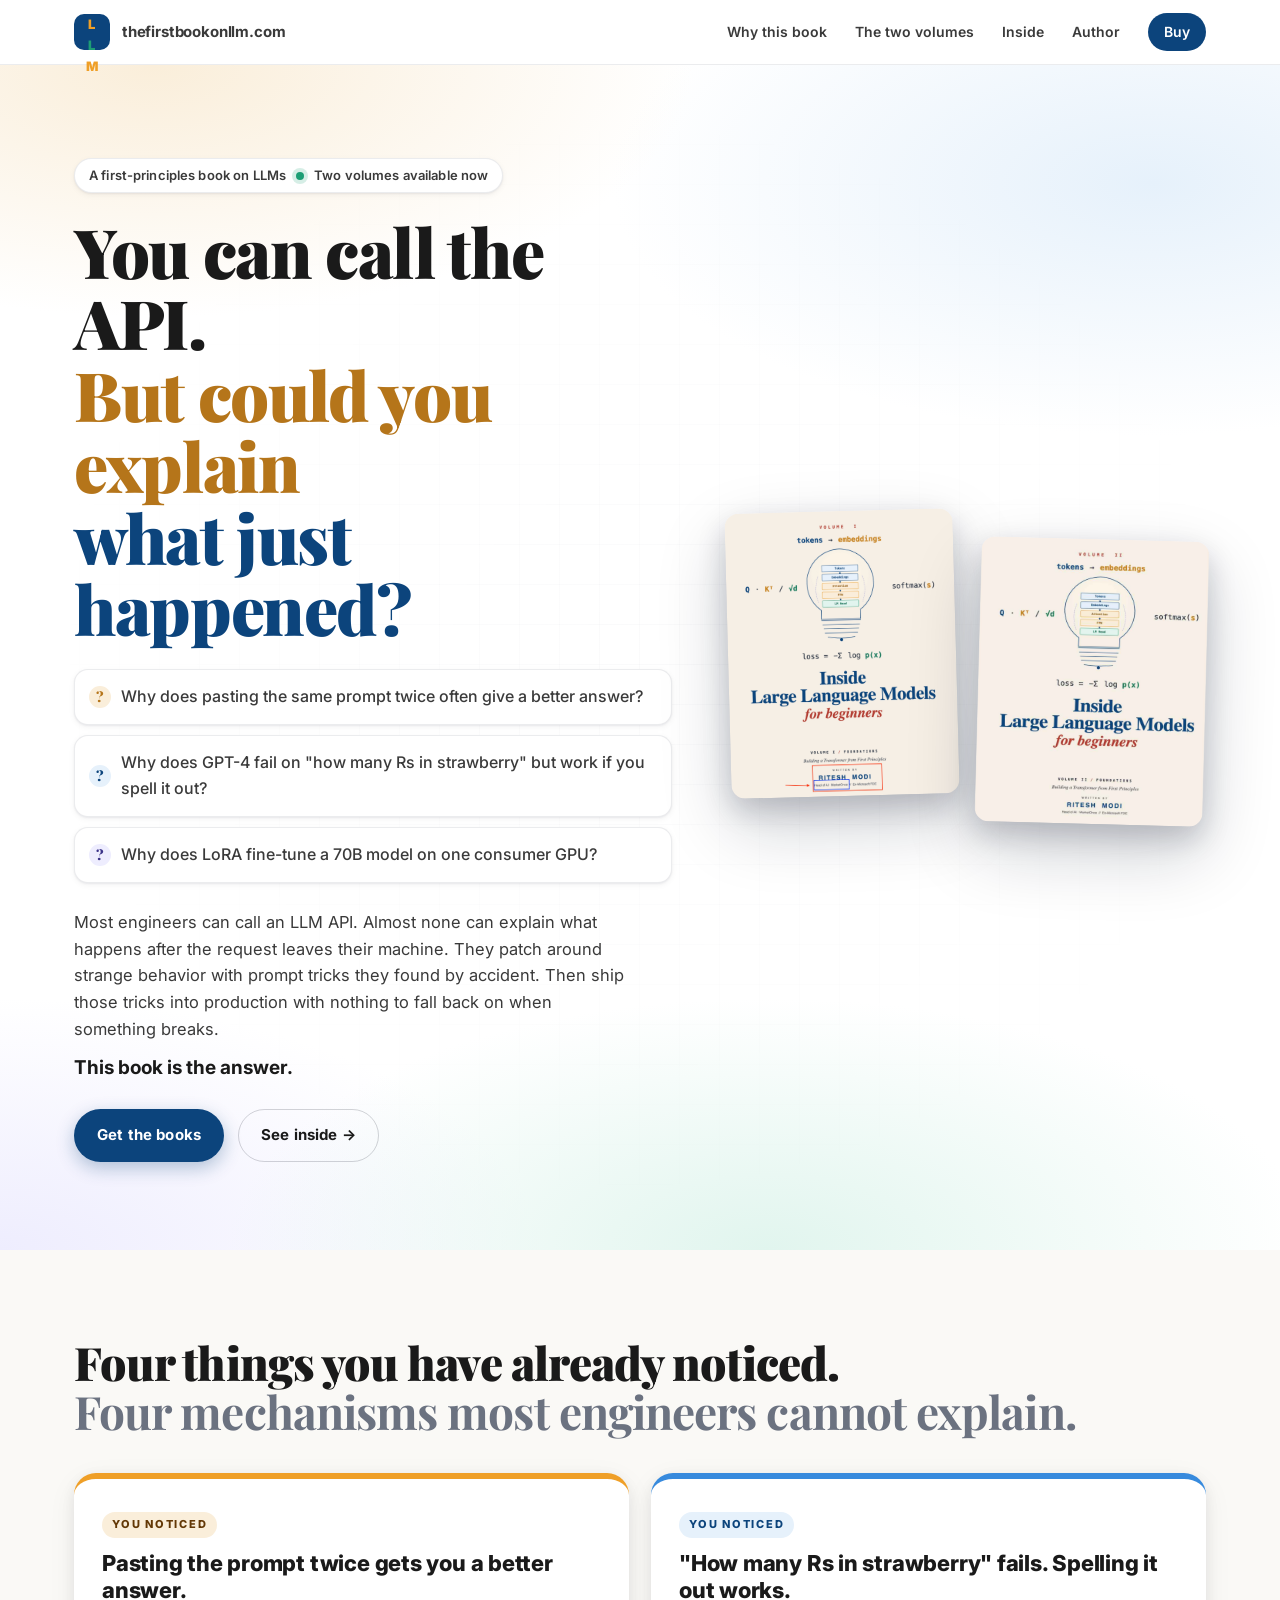
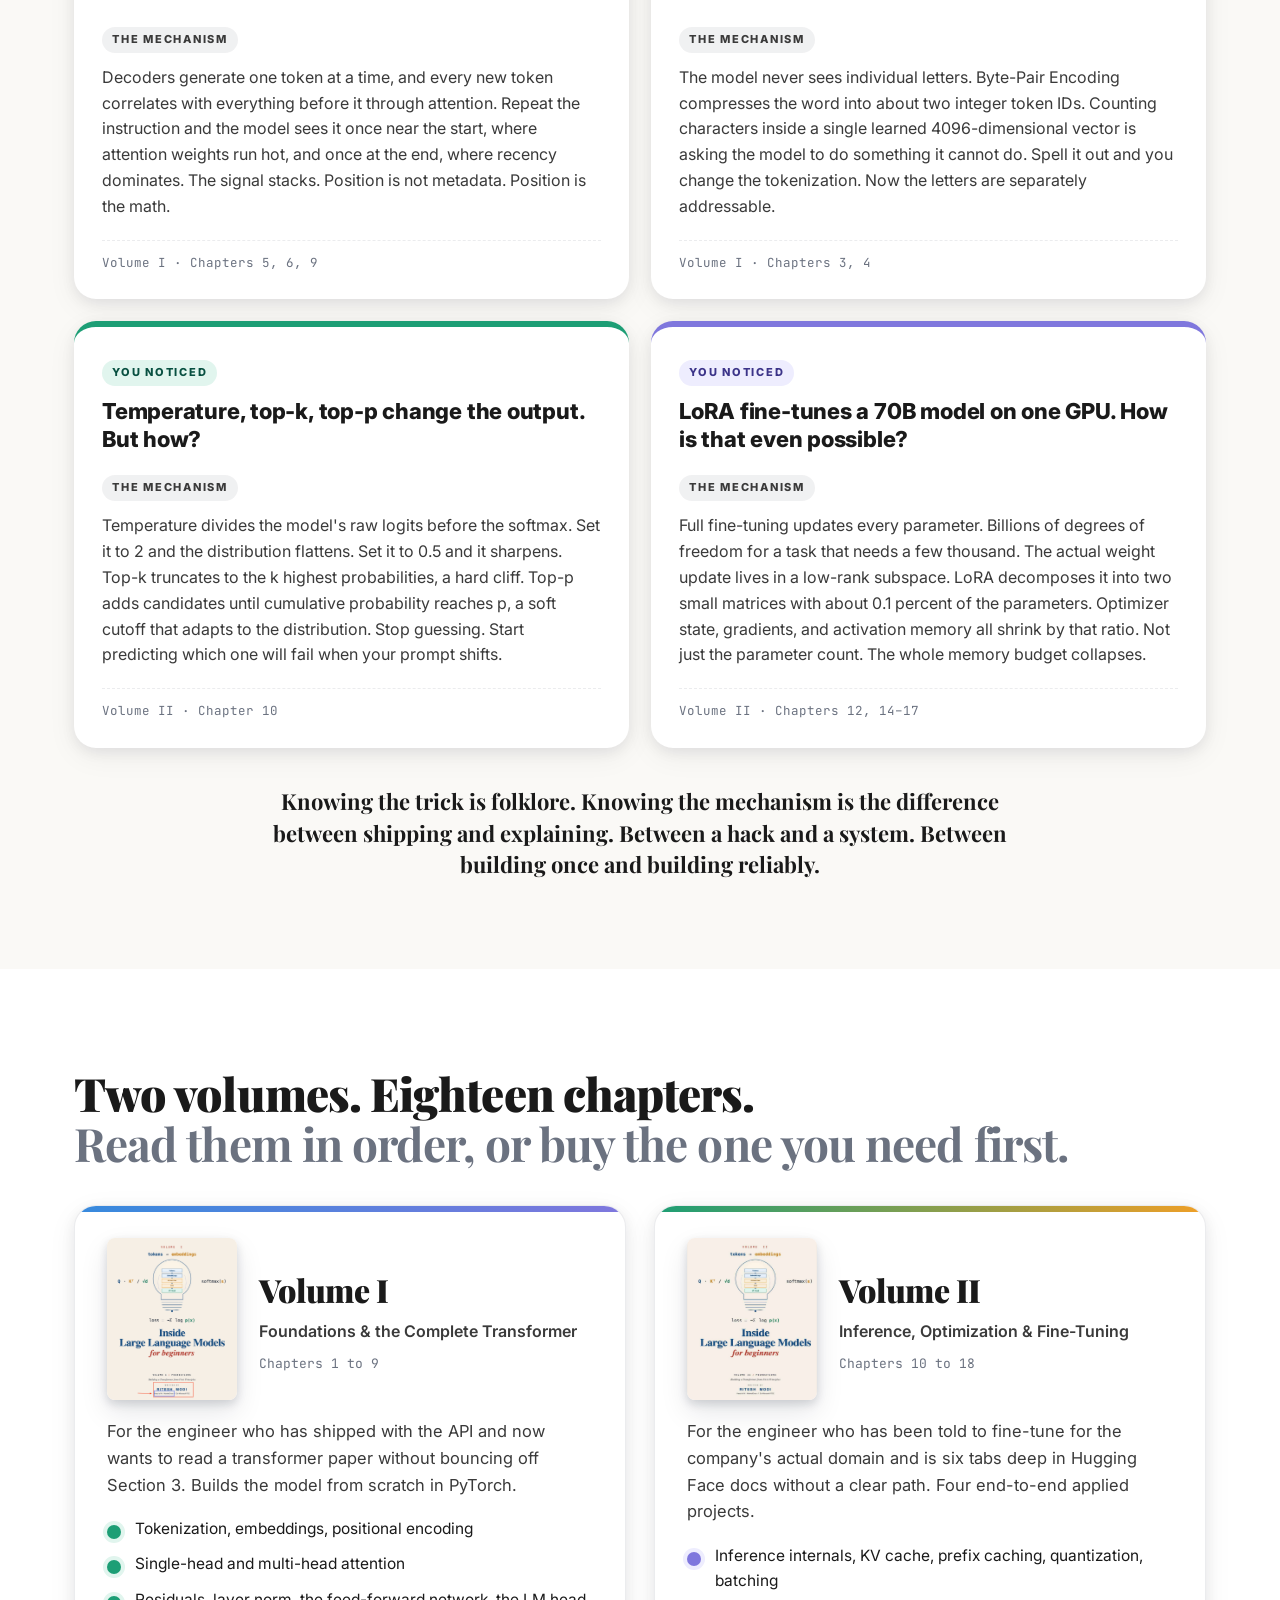
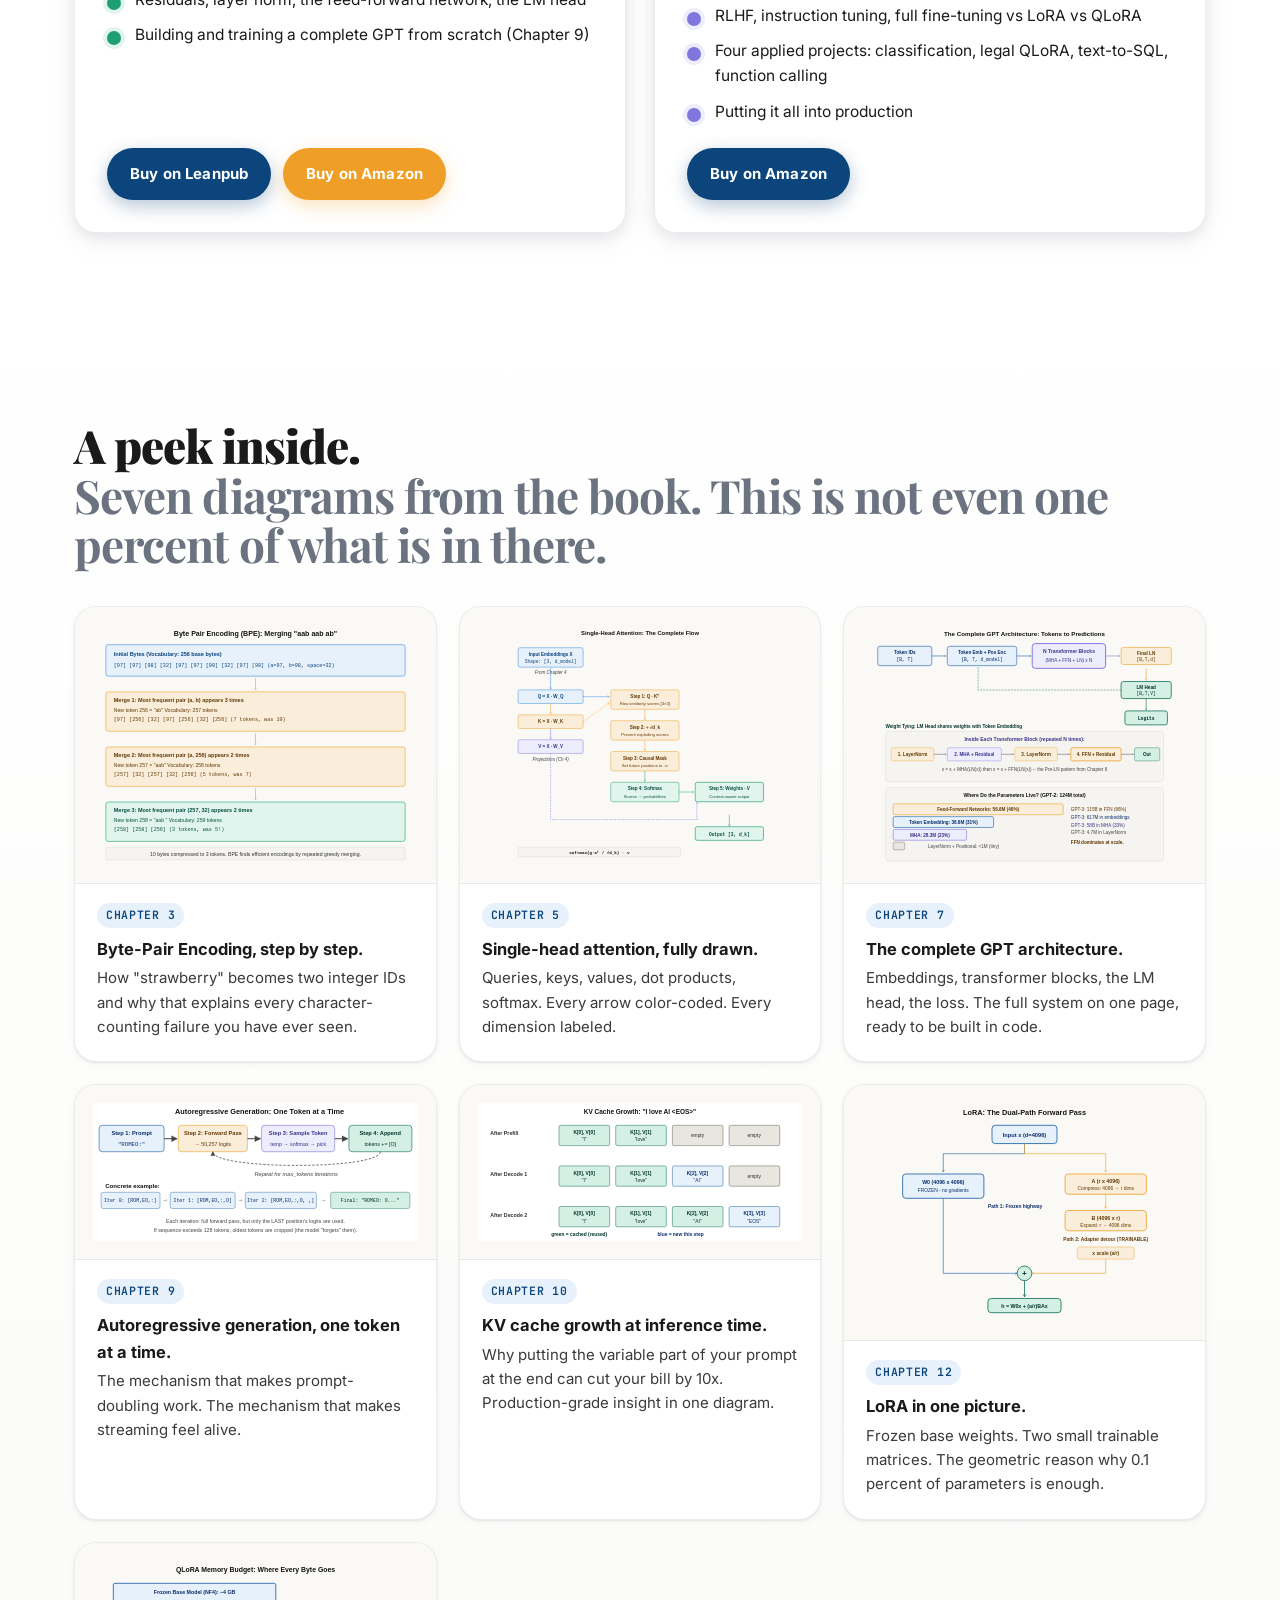
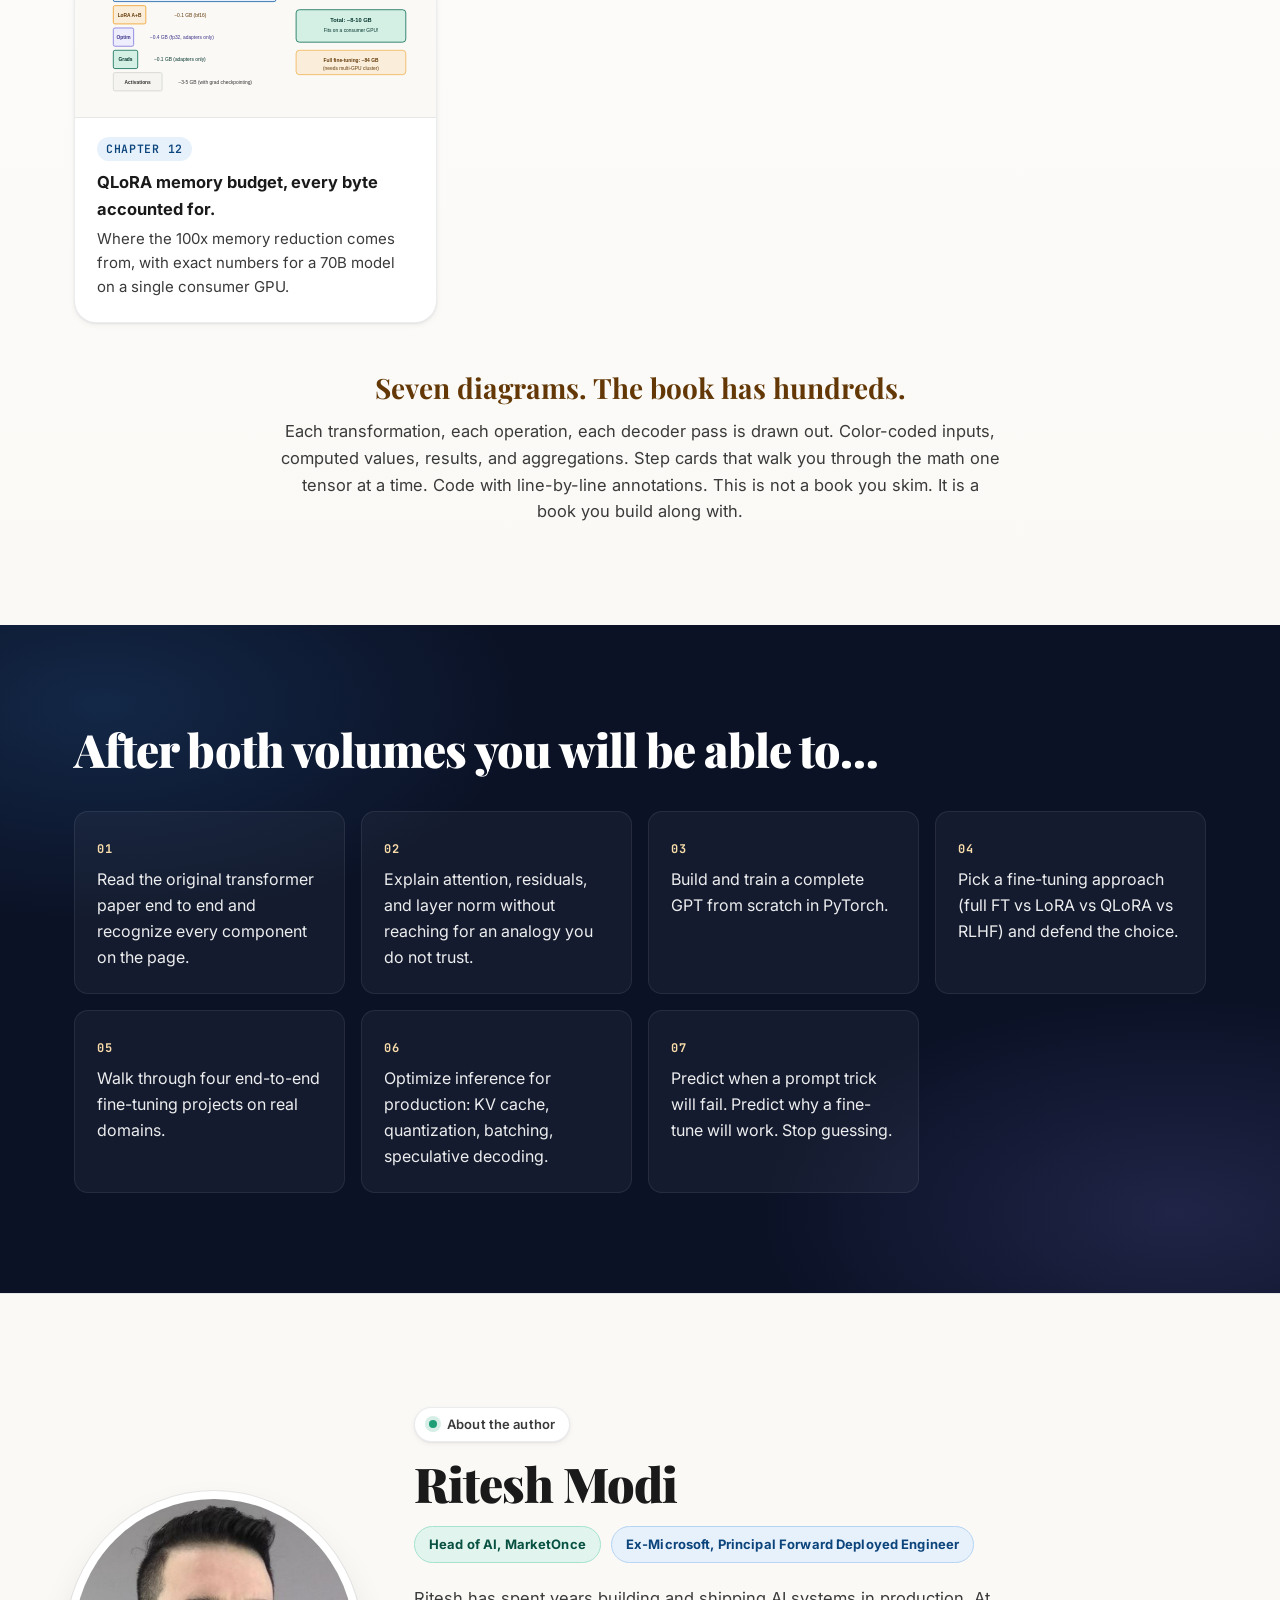
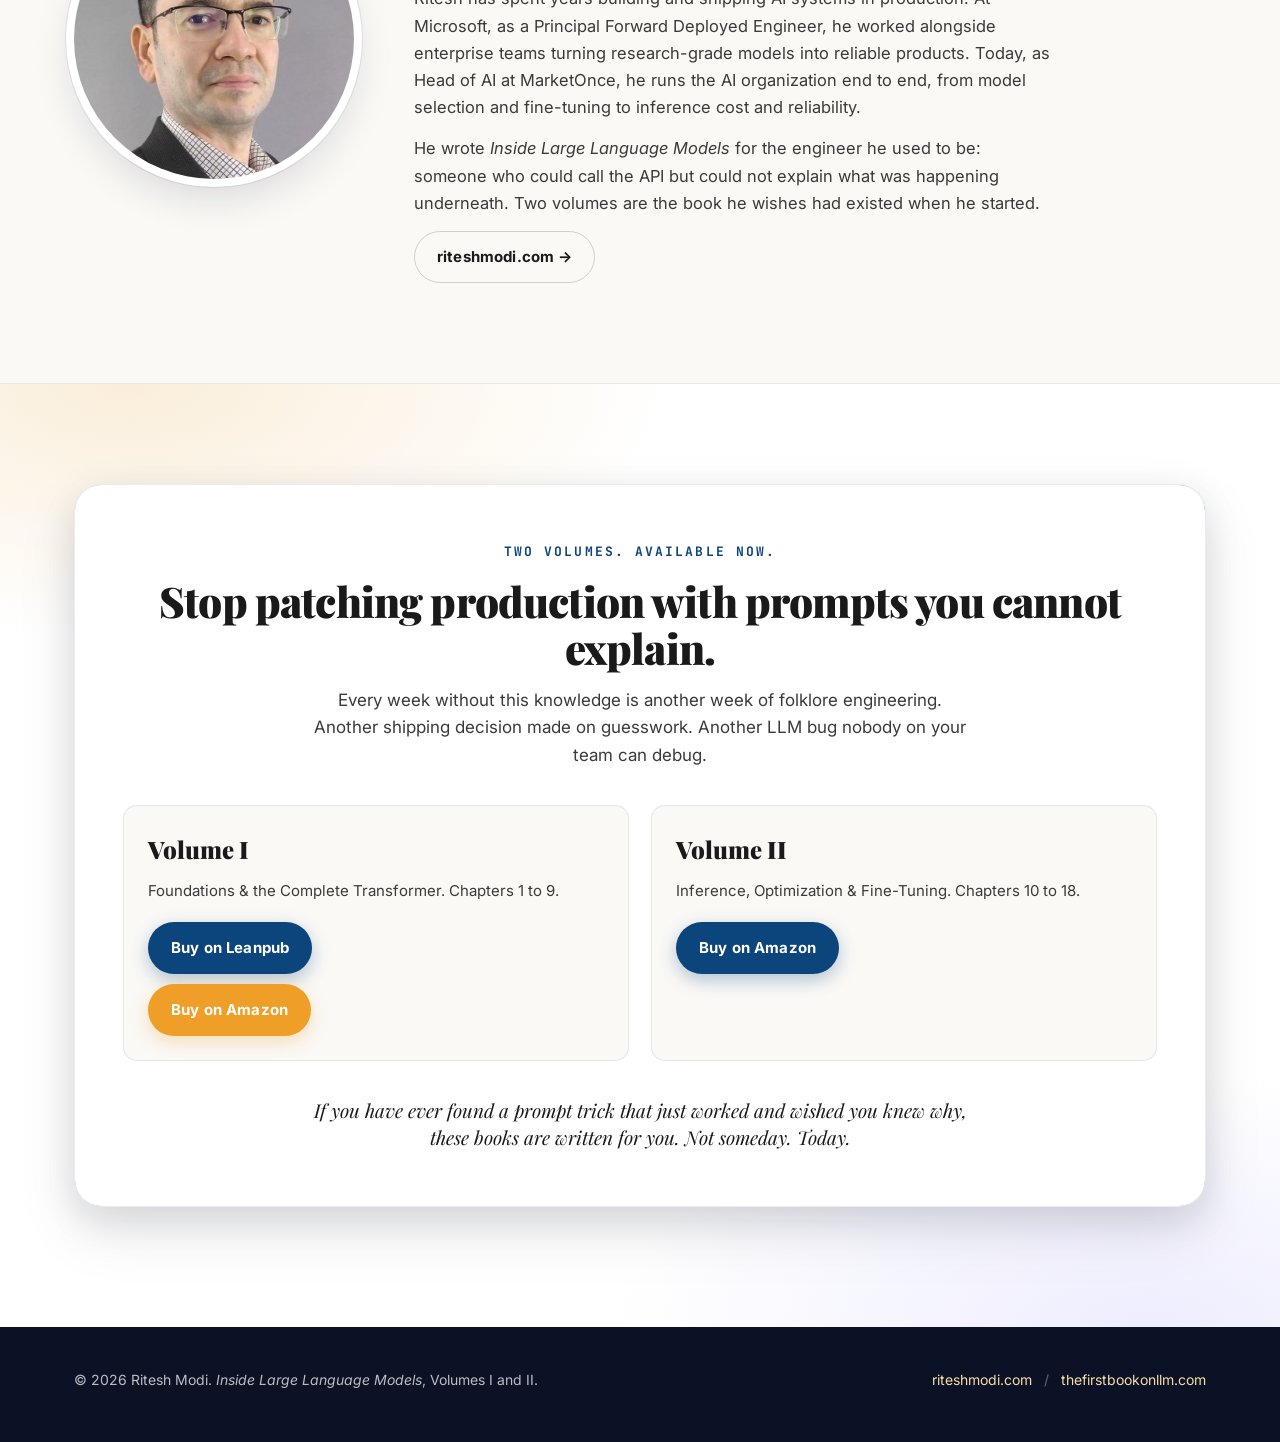
==== commit bdfddea3: "book website complete" ====
--- a/index.html
+++ b/index.html
@@ -40,6 +40,7 @@
       <a href="#why">Why this book</a>
       <a href="#volumes">The two volumes</a>
       <a href="#peek">Inside</a>
+      <a href="#author">Author</a>
       <a href="#buy" class="nav-cta">Buy</a>
     </nav>
   </div>
@@ -307,6 +308,32 @@
     </div>
   </section>
 
+  <section id="author" class="author">
+    <div class="container author-grid">
+      <div class="author-photo">
+        <img src="ritesh.jpeg" alt="Ritesh Modi, author of Inside Large Language Models"
+             width="480" height="480" loading="lazy">
+      </div>
+      <div class="author-bio">
+        <p class="kicker"><span class="dot"></span> About the author</p>
+        <h2 class="author-name">Ritesh Modi</h2>
+        <div class="author-roles">
+          <span class="role-pill role-current">Head of AI, MarketOnce</span>
+          <span class="role-pill role-past">Ex-Microsoft, Principal Forward Deployed Engineer</span>
+        </div>
+        <p class="author-text">
+          Ritesh has spent years building and shipping AI systems in production. At Microsoft, as a Principal Forward Deployed Engineer, he worked alongside enterprise teams turning research-grade models into reliable products. Today, as Head of AI at MarketOnce, he runs the AI organization end to end, from model selection and fine-tuning to inference cost and reliability.
+        </p>
+        <p class="author-text">
+          He wrote <em>Inside Large Language Models</em> for the engineer he used to be: someone who could call the API but could not explain what was happening underneath. Two volumes are the book he wishes had existed when he started.
+        </p>
+        <p class="author-cta">
+          <a class="btn btn-ghost" href="https://www.riteshmodi.com" target="_blank" rel="noopener">riteshmodi.com &rarr;</a>
+        </p>
+      </div>
+    </div>
+  </section>
+
   <section id="buy" class="buy">
     <div class="container">
       <div class="buy-card">
@@ -338,7 +365,11 @@
 <footer class="site-foot">
   <div class="container foot-row">
     <p>&copy; 2026 Ritesh Modi. <em>Inside Large Language Models</em>, Volumes I and II.</p>
-    <p><a href="#top">thefirstbookonllm.com</a></p>
+    <p>
+      <a href="https://www.riteshmodi.com" target="_blank" rel="noopener">riteshmodi.com</a>
+      <span class="foot-sep">/</span>
+      <a href="#top">thefirstbookonllm.com</a>
+    </p>
   </div>
 </footer>
 
--- a/styles.css
+++ b/styles.css
@@ -658,6 +658,92 @@
   color: rgba(255,255,255,0.92);
 }
 
+/* ---------- Author ---------- */
+
+.author {
+  padding: 100px 0;
+  background: var(--bg-soft);
+  border-top: 1px solid var(--hairline);
+  border-bottom: 1px solid var(--hairline);
+}
+.author-grid {
+  display: grid;
+  grid-template-columns: 280px 1fr;
+  gap: 60px;
+  align-items: center;
+}
+.author-photo {
+  position: relative;
+}
+.author-photo img {
+  width: 100%;
+  height: auto;
+  border-radius: 50%;
+  background: #fff;
+  box-shadow:
+    0 0 0 8px #fff,
+    0 0 0 9px var(--hairline),
+    0 18px 40px rgba(12, 18, 38, 0.14);
+  transition: transform .3s ease;
+}
+.author-photo::before {
+  content: "";
+  position: absolute;
+  inset: -22px;
+  border-radius: 50%;
+  background:
+    radial-gradient(60% 60% at 30% 30%, rgba(55, 138, 221, 0.18), transparent 70%),
+    radial-gradient(60% 60% at 70% 70%, rgba(127, 119, 221, 0.14), transparent 70%);
+  z-index: -1;
+}
+.author-photo:hover img { transform: rotate(-1deg); }
+
+.author-bio .kicker { margin-bottom: 16px; }
+.author-name {
+  font-family: var(--font-display);
+  font-weight: 900;
+  font-size: clamp(34px, 4vw, 48px);
+  line-height: 1.05;
+  letter-spacing: -0.02em;
+  margin: 0 0 18px;
+  color: var(--ink);
+}
+.author-roles {
+  display: flex;
+  flex-wrap: wrap;
+  gap: 10px;
+  margin-bottom: 22px;
+}
+.role-pill {
+  display: inline-flex;
+  align-items: center;
+  padding: 7px 14px;
+  border-radius: 999px;
+  font-size: 13px;
+  font-weight: 700;
+  letter-spacing: 0.01em;
+  border: 1px solid transparent;
+}
+.role-current {
+  background: var(--green-50);
+  color: var(--green-900);
+  border-color: var(--green-200);
+}
+.role-past {
+  background: var(--blue-50);
+  color: var(--blue-900);
+  border-color: var(--blue-200);
+}
+.author-text {
+  font-size: 16.5px;
+  line-height: 1.65;
+  color: var(--ink-soft);
+  max-width: 64ch;
+  margin: 0 0 14px;
+}
+.author-text:last-of-type { margin-bottom: 22px; }
+.author-cta { margin: 0; }
+
 /* ---------- Buy ---------- */
 
 .buy {
@@ -768,6 +854,7 @@
   flex-wrap: wrap;
   gap: 12px;
 }
+.foot-sep { margin: 0 8px; color: rgba(255,255,255,0.35); }
 .site-foot a { color: var(--amber-200); }
 .site-foot a:hover { color: var(--amber-500); }
 
@@ -781,6 +868,10 @@
   .volume-grid { grid-template-columns: 1fr; }
   .buy-grid { grid-template-columns: 1fr; }
   .buy-card { padding: 40px 28px; }
+  .author-grid { grid-template-columns: 1fr; gap: 32px; text-align: center; }
+  .author-photo { width: 220px; margin: 0 auto; }
+  .author-roles { justify-content: center; }
+  .author-text { margin-left: auto; margin-right: auto; }
 }
 
 @media (max-width: 640px) {
@@ -792,4 +883,6 @@
   .volume-head { grid-template-columns: 1fr; gap: 18px; }
   .cover-mini { width: 110px; }
   .display { font-size: 38px; }
-}
+  .author { padding: 70px 0; }
+  .author-photo { width: 180px; }
+}
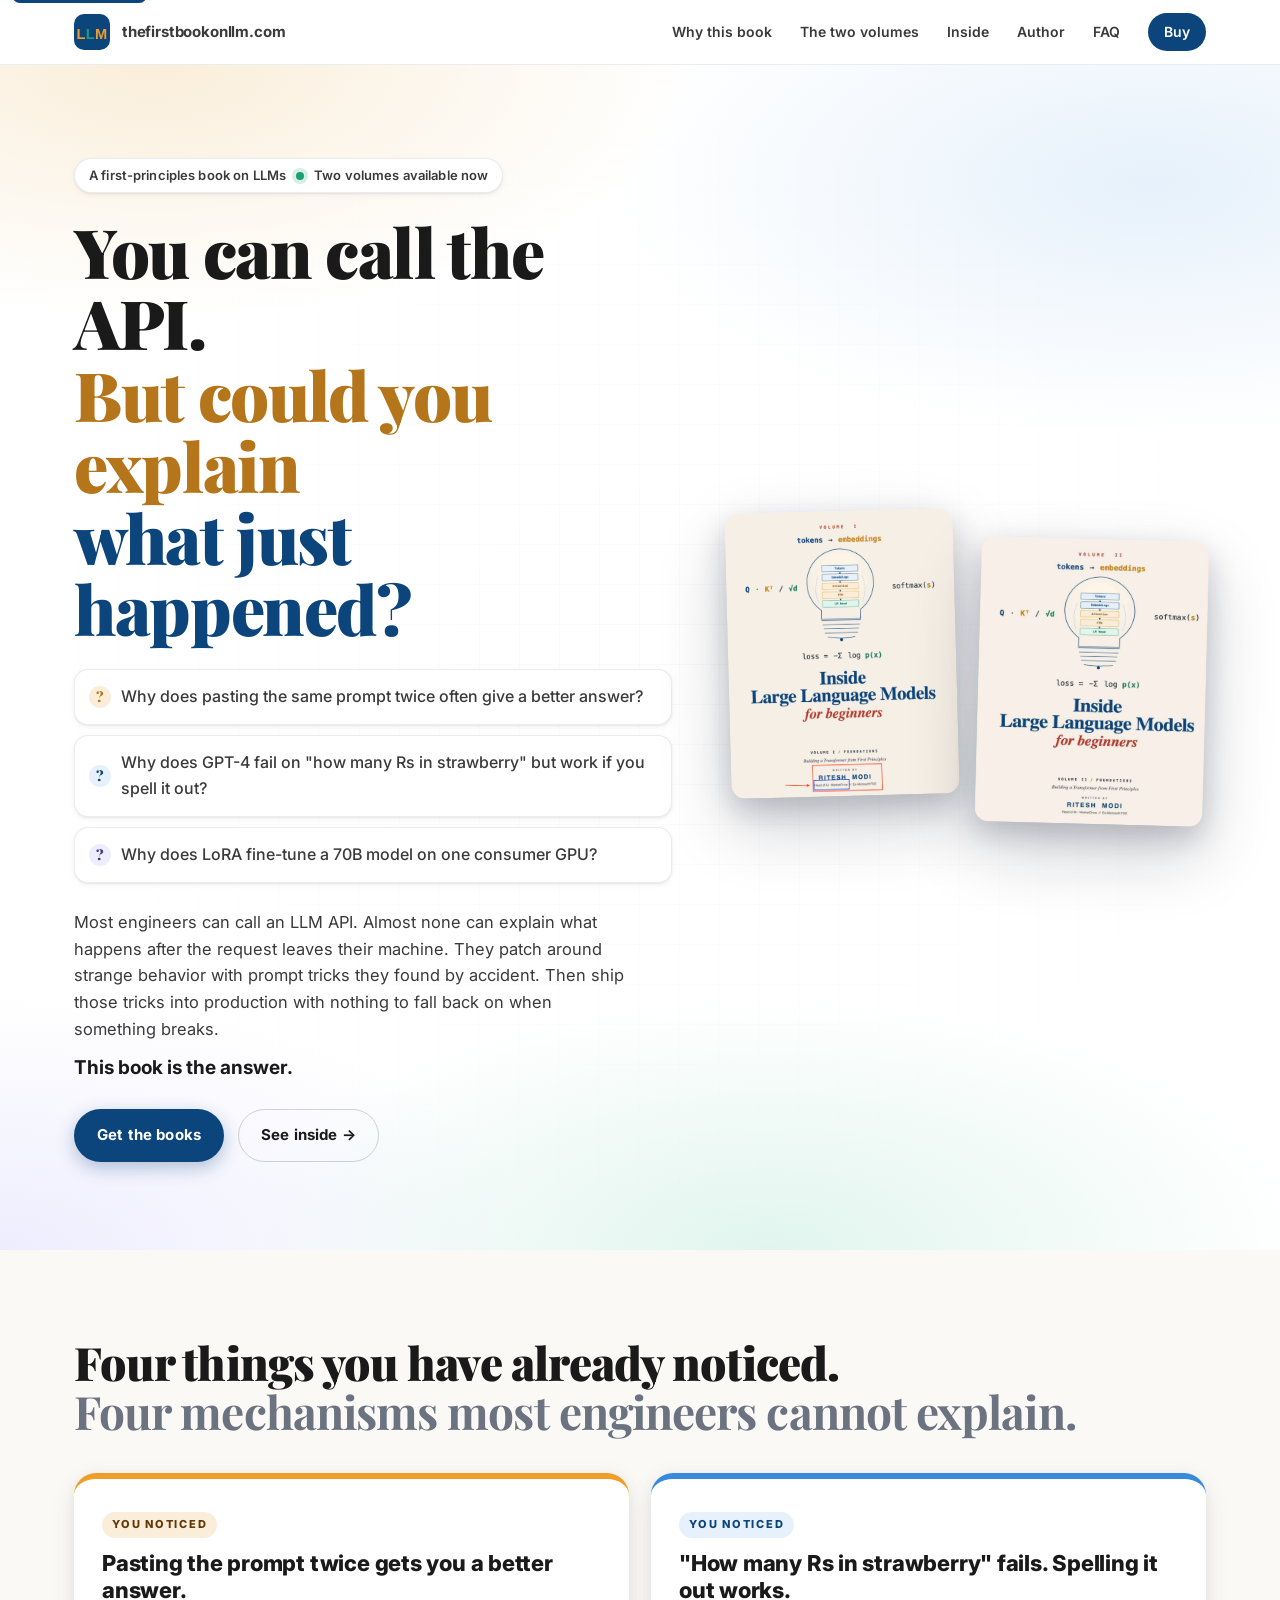
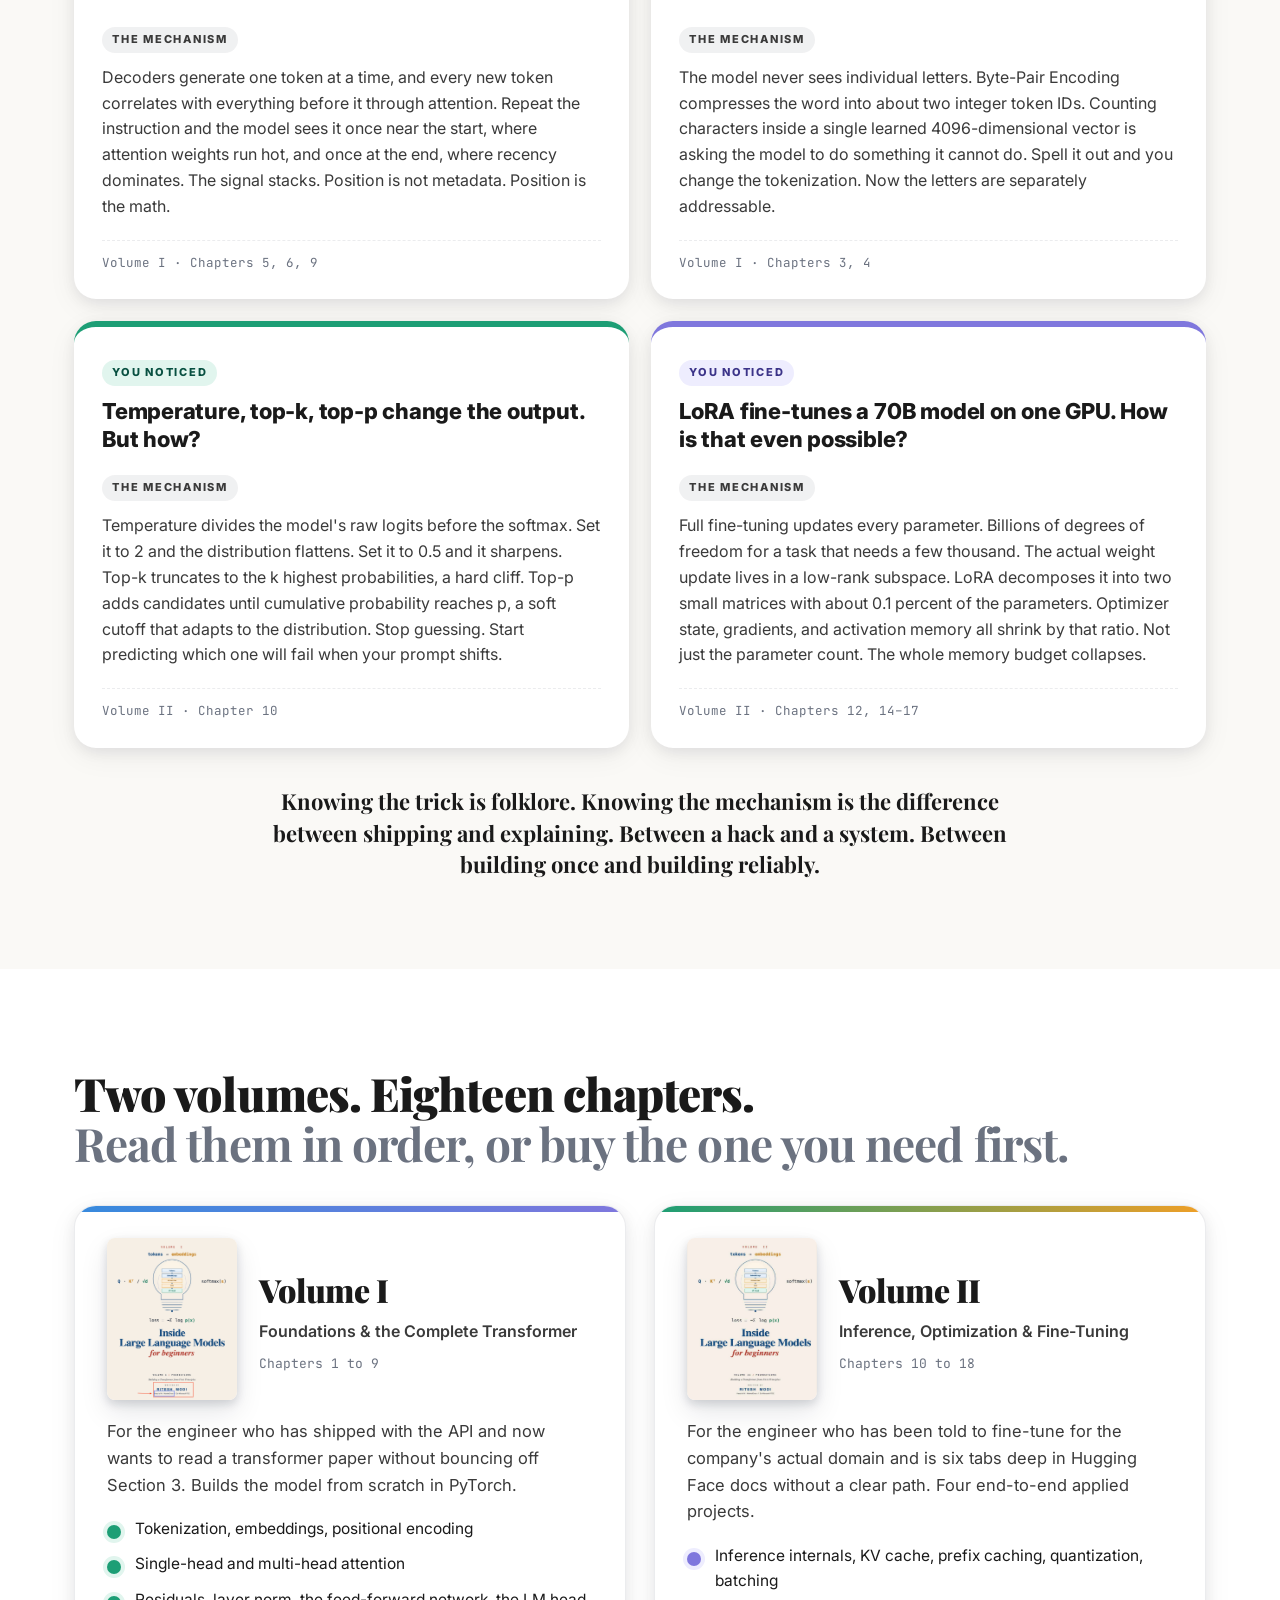
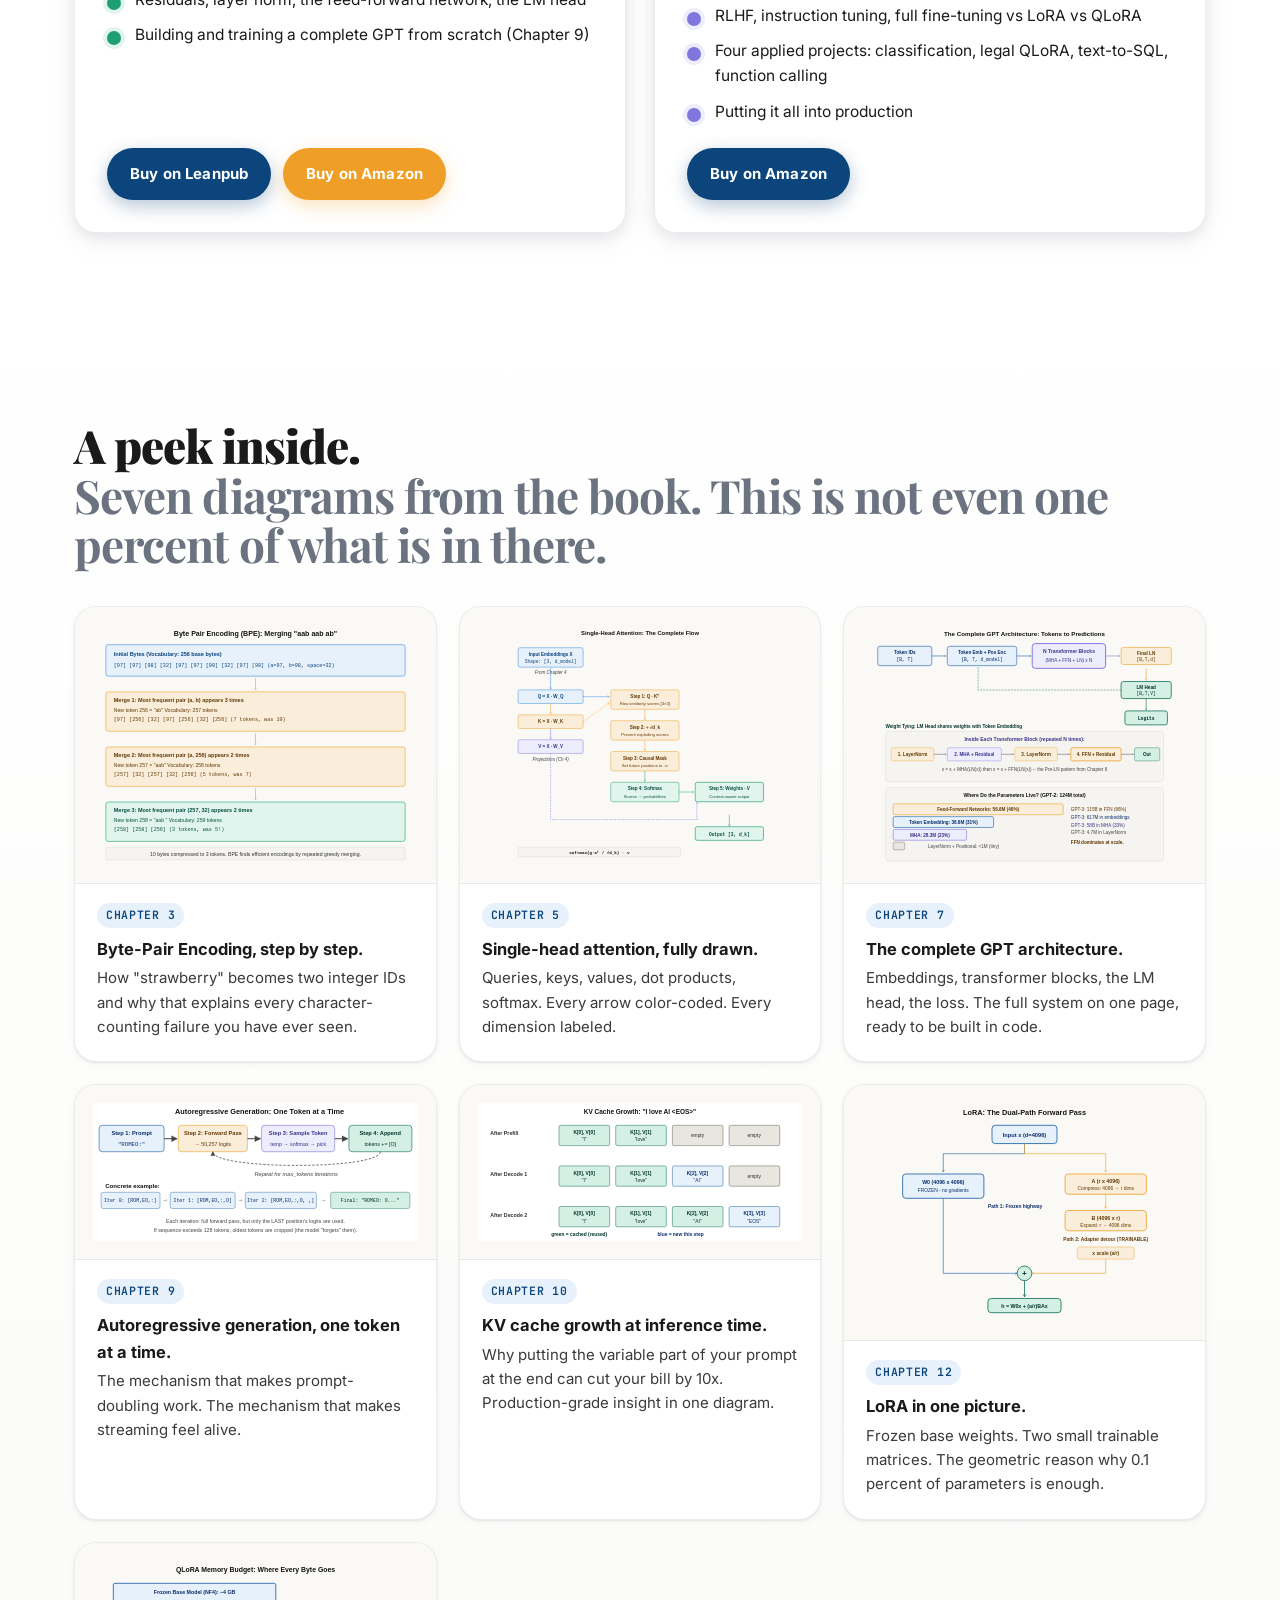
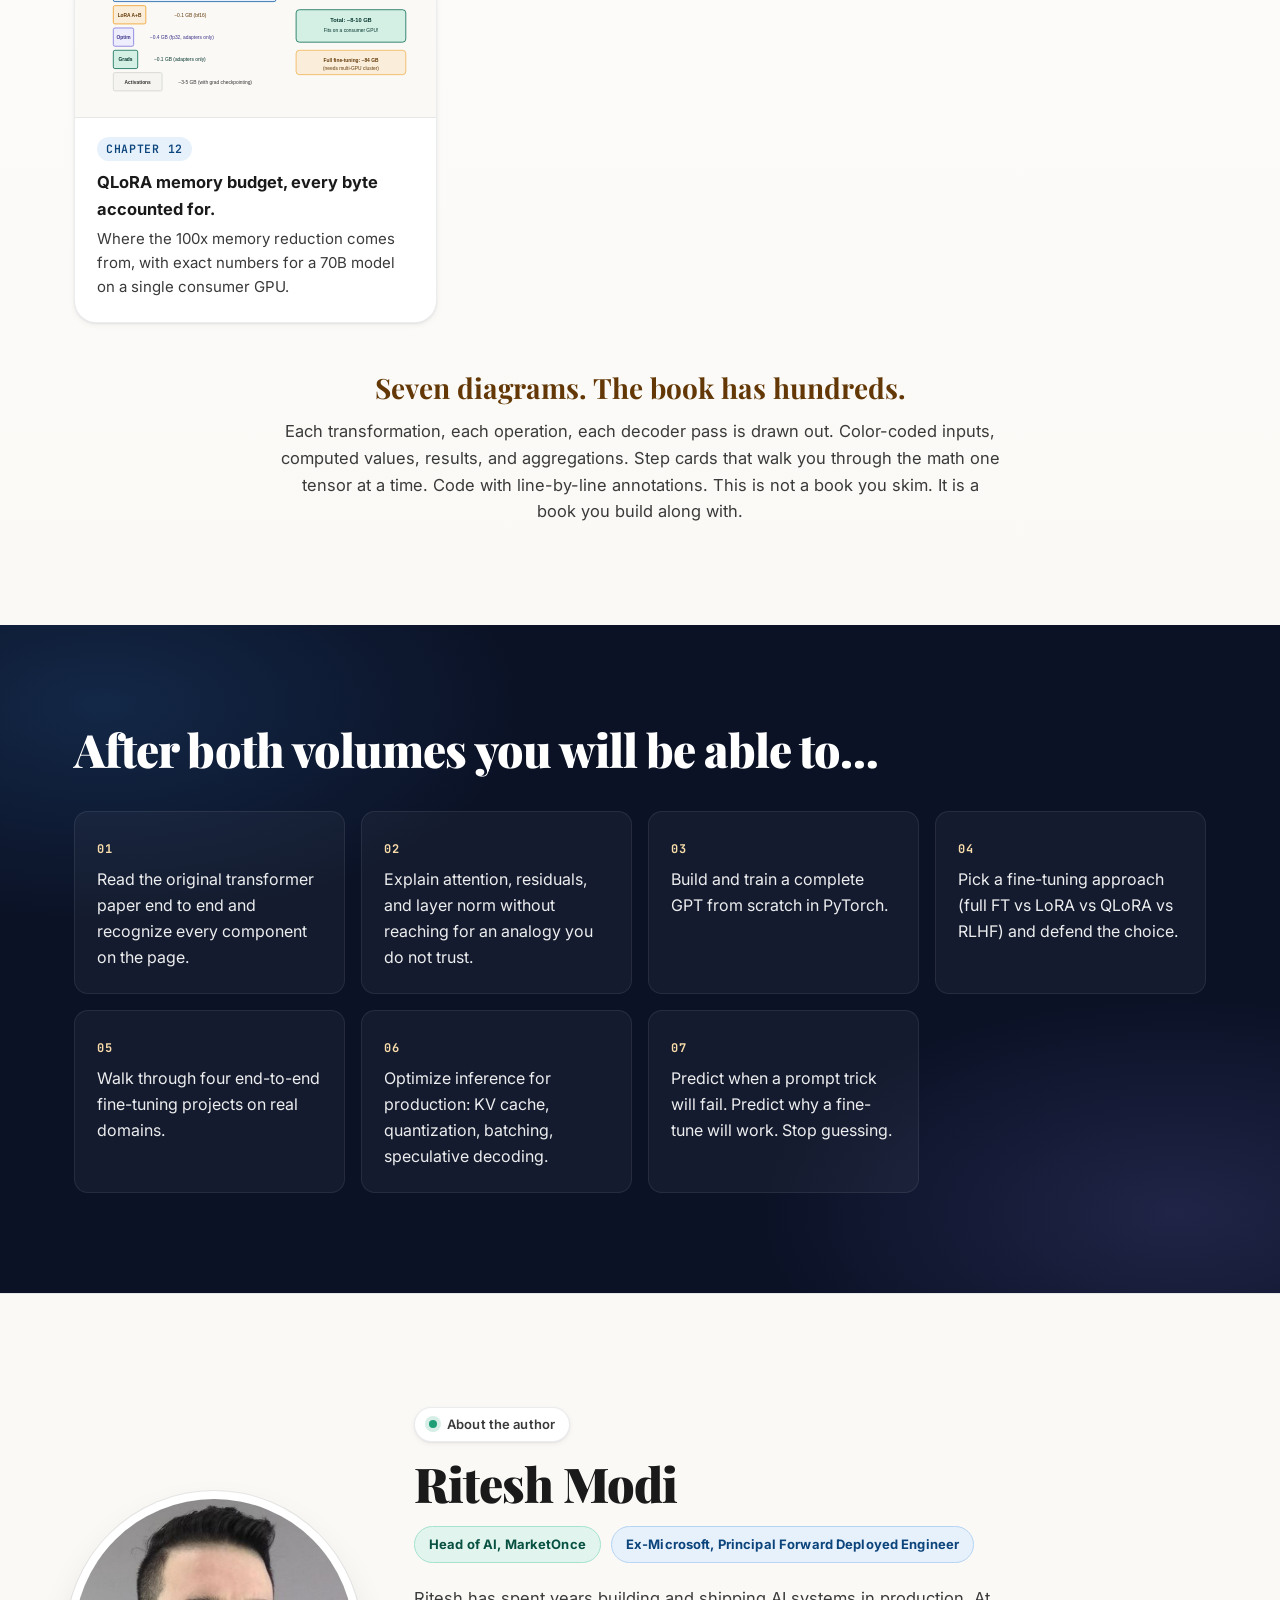
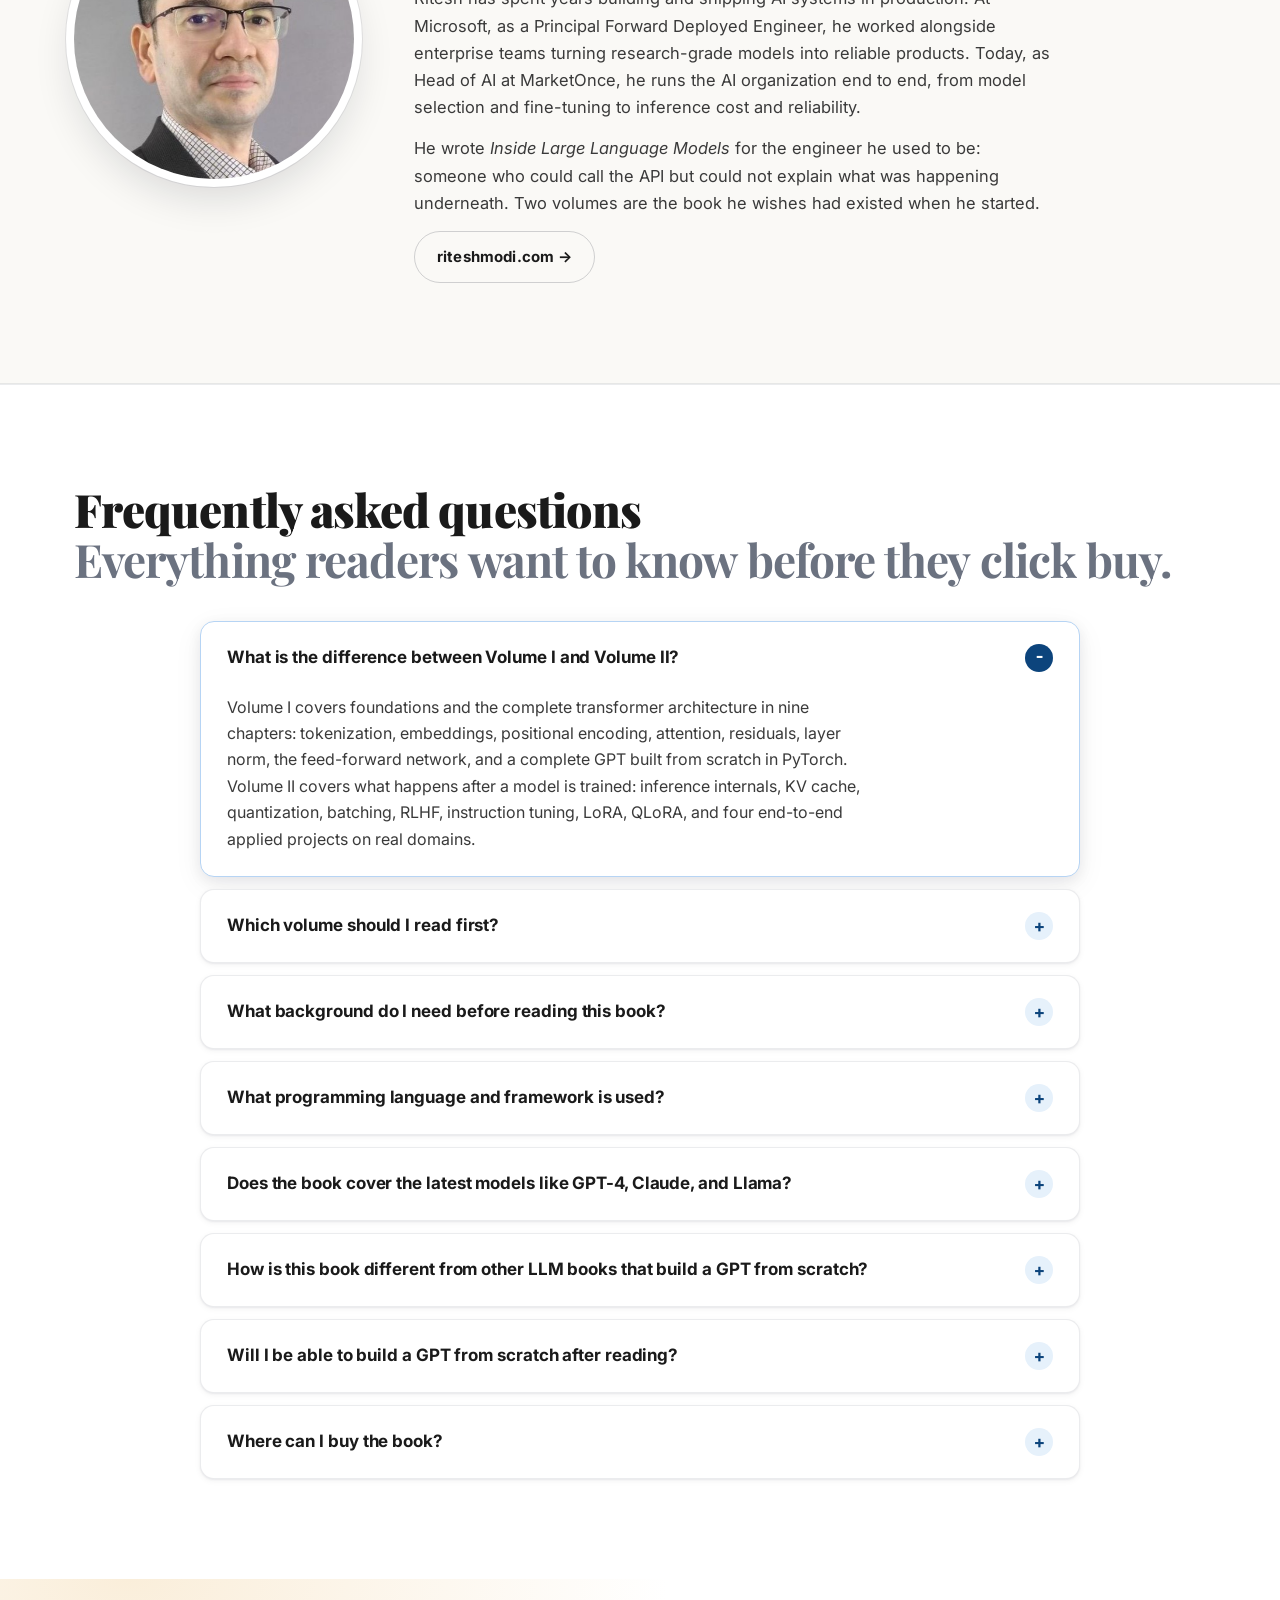
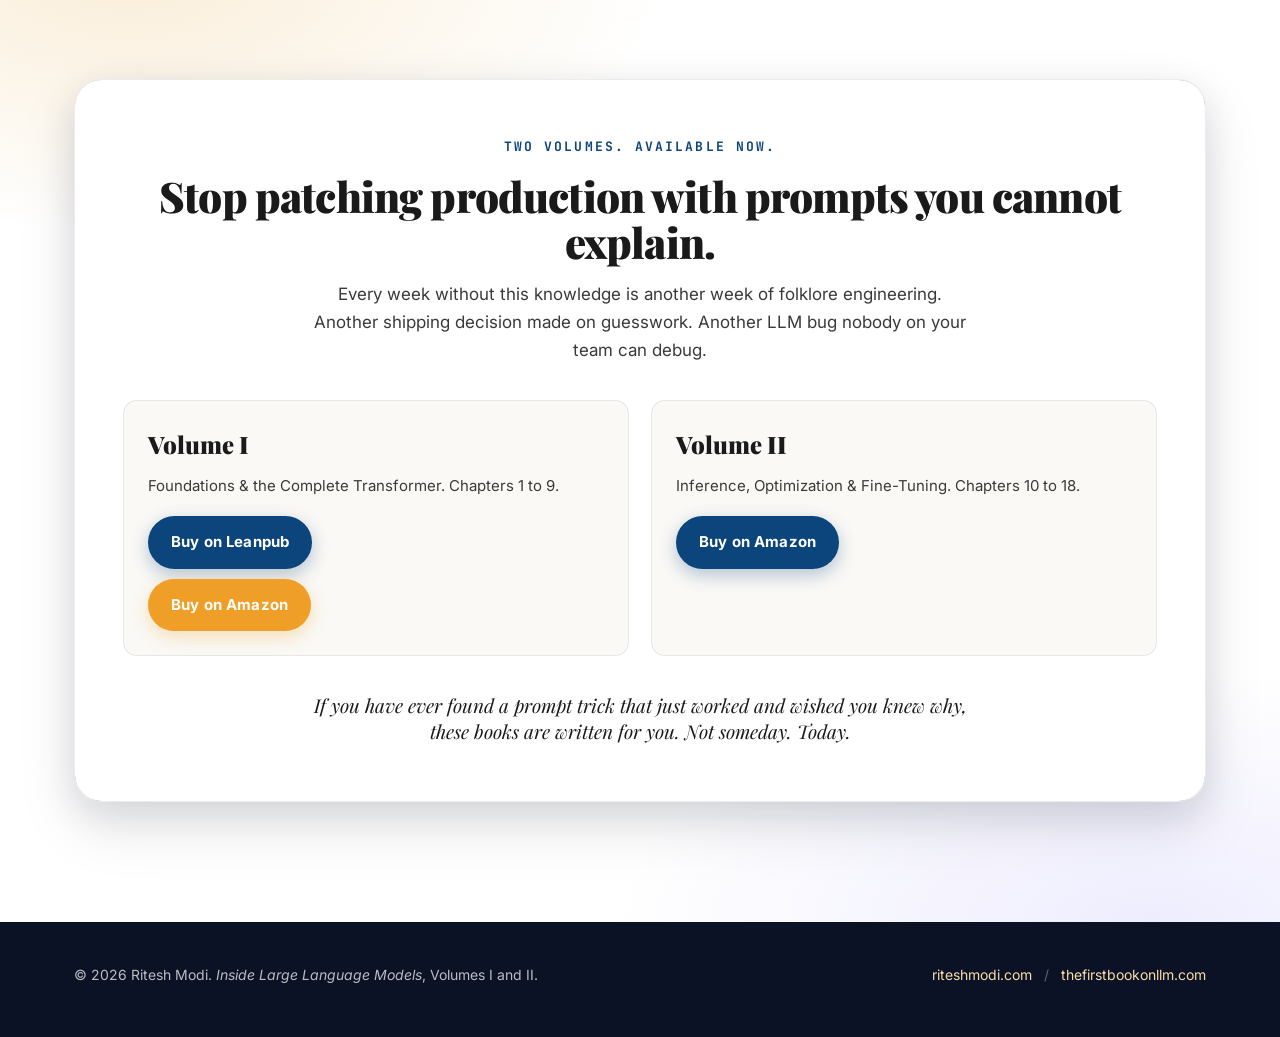
==== commit 1de41415: "more data" ====
--- a/index.html
+++ b/index.html
@@ -1,46 +1,251 @@
 <!doctype html>
-<html lang="en">
+<html lang="en-US">
 <head>
   <meta charset="utf-8">
   <meta name="viewport" content="width=device-width, initial-scale=1, viewport-fit=cover">
   <meta name="theme-color" content="#0C447C">
-
-  <title>Inside Large Language Models &middot; thefirstbookonllm.com</title>
-  <meta name="description" content="The first-principles book that explains why your prompt tricks work, when they break, and how transformers actually run. Two volumes. Eighteen chapters. Written for engineers who already shipped with the API.">
+  <meta name="format-detection" content="telephone=no">
+  <meta name="color-scheme" content="light">
+
+  <title>Inside Large Language Models | The First Book on LLMs</title>
+  <meta name="description" content="Two volumes by Ritesh Modi. The first-principles book on LLMs: attention, transformers, fine-tuning, LoRA, and inference for engineers shipping with the API.">
+
+  <meta name="author" content="Ritesh Modi">
+  <meta name="robots" content="index, follow, max-image-preview:large, max-snippet:-1, max-video-preview:-1">
+  <meta name="googlebot" content="index, follow, max-image-preview:large, max-snippet:-1">
+  <link rel="author" href="https://www.riteshmodi.com">
 
   <link rel="canonical" href="https://thefirstbookonllm.com/">
 
   <meta property="og:type" content="book">
-  <meta property="og:title" content="Inside Large Language Models">
+  <meta property="og:site_name" content="Inside Large Language Models">
+  <meta property="og:locale" content="en_US">
+  <meta property="og:title" content="Inside Large Language Models | The First Book on LLMs">
   <meta property="og:description" content="Why does pasting the same prompt twice work? Why does GPT-4 fail on 'how many Rs in strawberry'? Why does LoRA fine-tune a 70B model on one GPU? Two volumes that turn API users into engineers who understand the system underneath.">
   <meta property="og:url" content="https://thefirstbookonllm.com/">
   <meta property="og:image" content="https://thefirstbookonllm.com/Inside-LLMs-Vol1-Cover-2400x3000.jpg">
+  <meta property="og:image:secure_url" content="https://thefirstbookonllm.com/Inside-LLMs-Vol1-Cover-2400x3000.jpg">
+  <meta property="og:image:type" content="image/jpeg">
   <meta property="og:image:width" content="2400">
   <meta property="og:image:height" content="3000">
+  <meta property="og:image:alt" content="Inside Large Language Models, Volume I cover">
+  <meta property="book:author" content="https://www.riteshmodi.com">
 
   <meta name="twitter:card" content="summary_large_image">
-  <meta name="twitter:title" content="Inside Large Language Models">
-  <meta name="twitter:description" content="The first book that explains LLM internals through the empirical tricks engineers already discovered.">
+  <meta name="twitter:title" content="Inside Large Language Models | The First Book on LLMs">
+  <meta name="twitter:description" content="The first book that explains LLM internals through the empirical tricks engineers already discovered. Two volumes by Ritesh Modi.">
   <meta name="twitter:image" content="https://thefirstbookonllm.com/Inside-LLMs-Vol1-Cover-2400x3000.jpg">
+  <meta name="twitter:image:alt" content="Inside Large Language Models, Volume I cover">
+  <meta name="twitter:creator" content="@automationnext">
+  <meta name="twitter:site" content="@automationnext">
 
   <link rel="preconnect" href="https://fonts.googleapis.com">
   <link rel="preconnect" href="https://fonts.gstatic.com" crossorigin>
+  <link rel="dns-prefetch" href="https://leanpub.com">
+  <link rel="dns-prefetch" href="https://www.amazon.com">
+  <link rel="preload" as="image" href="Inside-LLMs-Vol1-Cover-2400x3000.jpg" fetchpriority="high">
   <link href="https://fonts.googleapis.com/css2?family=Inter:wght@400;500;600;700;800;900&family=JetBrains+Mono:wght@400;600&family=Playfair+Display:wght@700;900&display=swap" rel="stylesheet">
 
   <link rel="stylesheet" href="styles.css">
 
-  <link rel="icon" type="image/svg+xml" href="data:image/svg+xml,%3Csvg xmlns='http://www.w3.org/2000/svg' viewBox='0 0 64 64'%3E%3Crect width='64' height='64' rx='12' fill='%230C447C'/%3E%3Ctext x='32' y='44' text-anchor='middle' font-family='Arial' font-weight='900' font-size='36' fill='%23EF9F27'%3ELLM%3C/text%3E%3C/svg%3E">
+  <link rel="manifest" href="site.webmanifest">
+  <link rel="sitemap" type="application/xml" href="sitemap.xml">
+
+  <link rel="icon" href="favicon.ico" sizes="any">
+  <link rel="icon" type="image/svg+xml" href="favicon.svg">
+  <link rel="icon" type="image/png" sizes="32x32" href="favicon-32x32.png">
+  <link rel="icon" type="image/png" sizes="16x16" href="favicon-16x16.png">
+  <link rel="apple-touch-icon" sizes="180x180" href="apple-touch-icon.png">
+  <link rel="alternate" hreflang="en" href="https://thefirstbookonllm.com/">
+  <link rel="alternate" hreflang="x-default" href="https://thefirstbookonllm.com/">
+
+  <script type="application/ld+json">
+  {
+    "@context": "https://schema.org",
+    "@graph": [
+      {
+        "@type": "WebSite",
+        "@id": "https://thefirstbookonllm.com/#website",
+        "url": "https://thefirstbookonllm.com/",
+        "name": "Inside Large Language Models",
+        "description": "The first-principles book on LLMs by Ritesh Modi.",
+        "inLanguage": "en-US",
+        "publisher": { "@id": "https://thefirstbookonllm.com/#author" }
+      },
+      {
+        "@type": "Person",
+        "@id": "https://thefirstbookonllm.com/#author",
+        "name": "Ritesh Modi",
+        "url": "https://www.riteshmodi.com",
+        "sameAs": ["https://www.riteshmodi.com"],
+        "jobTitle": "Head of AI",
+        "worksFor": {
+          "@type": "Organization",
+          "name": "MarketOnce"
+        },
+        "alumniOf": {
+          "@type": "Organization",
+          "name": "Microsoft"
+        },
+        "image": "https://thefirstbookonllm.com/ritesh.jpeg",
+        "description": "Head of AI at MarketOnce. Former Principal Forward Deployed Engineer at Microsoft. Author of Inside Large Language Models, Volumes I and II."
+      },
+      {
+        "@type": "Book",
+        "@id": "https://thefirstbookonllm.com/#vol1",
+        "name": "Inside Large Language Models, Volume I: Foundations and the Complete Transformer",
+        "alternateName": "Inside LLMs Vol I",
+        "author": { "@id": "https://thefirstbookonllm.com/#author" },
+        "image": "https://thefirstbookonllm.com/Inside-LLMs-Vol1-Cover-2400x3000.jpg",
+        "url": "https://thefirstbookonllm.com/#volumes",
+        "inLanguage": "en",
+        "bookFormat": "https://schema.org/EBook",
+        "numberOfPages": 400,
+        "description": "First-principles walkthrough of LLM foundations and the complete transformer. Tokenization, embeddings, positional encoding, single-head and multi-head attention, residuals, layer norm, the feed-forward network, the LM head, and a complete GPT built from scratch in PyTorch.",
+        "about": ["Large Language Models", "Transformers", "Attention Mechanism", "Tokenization", "Embeddings", "PyTorch", "GPT", "Deep Learning"],
+        "audience": {
+          "@type": "Audience",
+          "audienceType": "Software engineers shipping with LLM APIs"
+        },
+        "offers": [
+          {
+            "@type": "Offer",
+            "url": "https://leanpub.com/insidellmvol1",
+            "availability": "https://schema.org/InStock",
+            "priceCurrency": "USD",
+            "seller": { "@type": "Organization", "name": "Leanpub" }
+          },
+          {
+            "@type": "Offer",
+            "url": "https://www.amazon.com/Inside-Language-Models-absolute-beginners-ebook/dp/B0GYKKV6FK",
+            "availability": "https://schema.org/InStock",
+            "priceCurrency": "USD",
+            "seller": { "@type": "Organization", "name": "Amazon" }
+          }
+        ]
+      },
+      {
+        "@type": "Book",
+        "@id": "https://thefirstbookonllm.com/#vol2",
+        "name": "Inside Large Language Models, Volume II: Inference, Optimization and Fine-Tuning",
+        "alternateName": "Inside LLMs Vol II",
+        "author": { "@id": "https://thefirstbookonllm.com/#author" },
+        "image": "https://thefirstbookonllm.com/Inside-LLMs-Vol2-Cover-2400x3000.jpg",
+        "url": "https://thefirstbookonllm.com/#volumes",
+        "inLanguage": "en",
+        "bookFormat": "https://schema.org/EBook",
+        "numberOfPages": 400,
+        "description": "Production LLMs end to end. Inference internals, KV cache, prefix caching, quantization, batching, RLHF, instruction tuning, full fine-tuning, LoRA, QLoRA, and four applied projects: contract classification, legal-document QLoRA, text-to-SQL, and function calling.",
+        "about": ["LLM Fine-Tuning", "LoRA", "QLoRA", "RLHF", "Instruction Tuning", "Inference Optimization", "KV Cache", "Quantization", "Function Calling"],
+        "audience": {
+          "@type": "Audience",
+          "audienceType": "Engineers shipping fine-tuned LLMs into production"
+        },
+        "offers": {
+          "@type": "Offer",
+          "url": "https://www.amazon.com/Inside-Language-Models-absolute-beginners-ebook/dp/B0GXGC8YDK/",
+          "availability": "https://schema.org/InStock",
+          "priceCurrency": "USD",
+          "seller": { "@type": "Organization", "name": "Amazon" }
+        }
+      },
+      {
+        "@type": "FAQPage",
+        "@id": "https://thefirstbookonllm.com/#faq",
+        "mainEntity": [
+          {
+            "@type": "Question",
+            "name": "What is the difference between Volume I and Volume II?",
+            "acceptedAnswer": {
+              "@type": "Answer",
+              "text": "Volume I covers foundations and the complete transformer architecture in nine chapters: tokenization, embeddings, positional encoding, attention, residuals, layer norm, the feed-forward network, and a complete GPT built from scratch in PyTorch. Volume II covers what happens after a model is trained: inference internals, KV cache, quantization, batching, RLHF, instruction tuning, LoRA, QLoRA, and four end-to-end applied projects on real domains."
+            }
+          },
+          {
+            "@type": "Question",
+            "name": "Which volume should I read first?",
+            "acceptedAnswer": {
+              "@type": "Answer",
+              "text": "If you want to understand how transformers work and read research papers without bouncing, start with Volume I. If you need to ship a fine-tuned LLM into production for a specific domain like legal, SQL, function-calling, or classification, Volume II is the faster path to the answers you need."
+            }
+          },
+          {
+            "@type": "Question",
+            "name": "What background do I need before reading this book?",
+            "acceptedAnswer": {
+              "@type": "Answer",
+              "text": "Comfort with Python (loops, classes, NumPy basics) and a working understanding of neural networks at a high level. You do not need a graduate degree, you do not need to have read the original transformer paper, and you do not need linear algebra beyond matrix multiplication and dot products. Every concept is built up from intuition first, math second."
+            }
+          },
+          {
+            "@type": "Question",
+            "name": "What programming language and framework is used?",
+            "acceptedAnswer": {
+              "@type": "Answer",
+              "text": "PyTorch throughout. Volume I builds a complete GPT from scratch in PyTorch in Chapter 9. Volume II uses PyTorch with Hugging Face Transformers and PEFT for the four applied fine-tuning projects."
+            }
+          },
+          {
+            "@type": "Question",
+            "name": "Does the book cover the latest models like GPT-4, Claude, and Llama?",
+            "acceptedAnswer": {
+              "@type": "Answer",
+              "text": "The mechanisms taught in the book are what every modern LLM is built on: decoder architecture, tokenization, attention, KV cache, RLHF, LoRA. Once you understand these, every commercial model you use, including GPT-4, Claude, Gemini, and the Llama family, becomes legible. The book teaches the substrate, not the API surface."
+            }
+          },
+          {
+            "@type": "Question",
+            "name": "How is this book different from other LLM books that build a GPT from scratch?",
+            "acceptedAnswer": {
+              "@type": "Answer",
+              "text": "Most build-from-scratch books stop at training a small GPT. Inside Large Language Models keeps going. After Volume I builds and trains the model, Volume II walks through production inference, optimization, RLHF, and four applied fine-tuning projects on real domains: contract classification, legal QLoRA, text-to-SQL, and function calling. You finish with a model in production, not just a model on disk."
+            }
+          },
+          {
+            "@type": "Question",
+            "name": "Will I be able to build a GPT from scratch after reading?",
+            "acceptedAnswer": {
+              "@type": "Answer",
+              "text": "Chapter 9 of Volume I is exactly this exercise. By the end you will have written every component of a GPT in PyTorch and trained it on real text. Every line is annotated. Every tensor shape is shown."
+            }
+          },
+          {
+            "@type": "Question",
+            "name": "Where can I buy the book?",
+            "acceptedAnswer": {
+              "@type": "Answer",
+              "text": "Volume I is available on Leanpub and Amazon. Volume II is available on Amazon. Direct links are at the top and bottom of this page."
+            }
+          }
+        ]
+      }
+    ]
+  }
+  </script>
 </head>
 <body>
 
-<header class="topbar">
+<a class="skip-link" href="#top">Skip to content</a>
+
+<header class="topbar" role="banner">
   <div class="container topbar-row">
-    <a class="brand" href="#top"><span class="brand-mark">L<span>L</span>M</span><span class="brand-text">thefirstbookonllm.com</span></a>
-    <nav class="topnav">
+    <a class="brand" href="#top" aria-label="Inside Large Language Models, home">
+      <span class="brand-mark" aria-hidden="true">
+        <svg viewBox="0 0 64 64" xmlns="http://www.w3.org/2000/svg" focusable="false">
+          <rect width="64" height="64" rx="12" fill="#0C447C"/>
+          <text x="32" y="44" text-anchor="middle" font-family="Arial Black, Arial, sans-serif" font-weight="900" font-size="26" letter-spacing="0.5">
+            <tspan fill="#EF9F27">L</tspan><tspan fill="#1D9E75">L</tspan><tspan fill="#EF9F27">M</tspan>
+          </text>
+        </svg>
+      </span>
+      <span class="brand-text">thefirstbookonllm.com</span>
+    </a>
+    <nav class="topnav" aria-label="Primary">
       <a href="#why">Why this book</a>
       <a href="#volumes">The two volumes</a>
       <a href="#peek">Inside</a>
       <a href="#author">Author</a>
+      <a href="#faq">FAQ</a>
       <a href="#buy" class="nav-cta">Buy</a>
     </nav>
   </div>
@@ -334,6 +539,58 @@
     </div>
   </section>
 
+  <section id="faq" class="faq">
+    <div class="container">
+      <h2 class="section-title">
+        <span>Frequently asked questions</span><br>
+        <span class="muted">Everything readers want to know before they click buy.</span>
+      </h2>
+      <div class="faq-list">
+
+        <details class="faq-item" open>
+          <summary><span class="faq-q">What is the difference between Volume I and Volume II?</span></summary>
+          <p>Volume I covers foundations and the complete transformer architecture in nine chapters: tokenization, embeddings, positional encoding, attention, residuals, layer norm, the feed-forward network, and a complete GPT built from scratch in PyTorch. Volume II covers what happens after a model is trained: inference internals, KV cache, quantization, batching, RLHF, instruction tuning, LoRA, QLoRA, and four end-to-end applied projects on real domains.</p>
+        </details>
+
+        <details class="faq-item">
+          <summary><span class="faq-q">Which volume should I read first?</span></summary>
+          <p>If you want to understand how transformers work and read research papers without bouncing, start with Volume I. If you need to ship a fine-tuned LLM into production for a specific domain like legal, SQL, function-calling, or classification, Volume II is the faster path to the answers you need.</p>
+        </details>
+
+        <details class="faq-item">
+          <summary><span class="faq-q">What background do I need before reading this book?</span></summary>
+          <p>Comfort with Python (loops, classes, NumPy basics) and a working understanding of neural networks at a high level. You do not need a graduate degree, you do not need to have read the original transformer paper, and you do not need linear algebra beyond matrix multiplication and dot products. Every concept is built up from intuition first, math second.</p>
+        </details>
+
+        <details class="faq-item">
+          <summary><span class="faq-q">What programming language and framework is used?</span></summary>
+          <p>PyTorch throughout. Volume I builds a complete GPT from scratch in PyTorch in Chapter 9. Volume II uses PyTorch with Hugging Face Transformers and PEFT for the four applied fine-tuning projects.</p>
+        </details>
+
+        <details class="faq-item">
+          <summary><span class="faq-q">Does the book cover the latest models like GPT-4, Claude, and Llama?</span></summary>
+          <p>The mechanisms taught in the book are what every modern LLM is built on: decoder architecture, tokenization, attention, KV cache, RLHF, LoRA. Once you understand these, every commercial model you use, including GPT-4, Claude, Gemini, and the Llama family, becomes legible. The book teaches the substrate, not the API surface.</p>
+        </details>
+
+        <details class="faq-item">
+          <summary><span class="faq-q">How is this book different from other LLM books that build a GPT from scratch?</span></summary>
+          <p>Most build-from-scratch books stop at training a small GPT. <em>Inside Large Language Models</em> keeps going. After Volume I builds and trains the model, Volume II walks through production inference, optimization, RLHF, and four applied fine-tuning projects on real domains: contract classification, legal QLoRA, text-to-SQL, and function calling. You finish with a model in production, not just a model on disk.</p>
+        </details>
+
+        <details class="faq-item">
+          <summary><span class="faq-q">Will I be able to build a GPT from scratch after reading?</span></summary>
+          <p>Chapter 9 of Volume I is exactly this exercise. By the end you will have written every component of a GPT in PyTorch and trained it on real text. Every line is annotated. Every tensor shape is shown.</p>
+        </details>
+
+        <details class="faq-item">
+          <summary><span class="faq-q">Where can I buy the book?</span></summary>
+          <p>Volume I is available on <a href="https://leanpub.com/insidellmvol1" target="_blank" rel="noopener">Leanpub</a> and <a href="https://www.amazon.com/Inside-Language-Models-absolute-beginners-ebook/dp/B0GYKKV6FK" target="_blank" rel="noopener">Amazon</a>. Volume II is available on <a href="https://www.amazon.com/Inside-Language-Models-absolute-beginners-ebook/dp/B0GXGC8YDK/" target="_blank" rel="noopener">Amazon</a>. Direct links are at the top and bottom of this page.</p>
+        </details>
+
+      </div>
+    </div>
+  </section>
+
   <section id="buy" class="buy">
     <div class="container">
       <div class="buy-card">
--- a/styles.css
+++ b/styles.css
@@ -58,6 +58,36 @@
 
 html { scroll-behavior: smooth; }
 
+/* Visible-on-focus skip link for keyboard and screen-reader users. */
+.skip-link {
+  position: absolute;
+  top: -40px;
+  left: 12px;
+  background: var(--blue-900);
+  color: #fff !important;
+  padding: 10px 16px;
+  border-radius: 8px;
+  font-weight: 700;
+  font-size: 14px;
+  z-index: 1000;
+  transition: top .15s ease;
+}
+.skip-link:focus { top: 12px; outline: 3px solid var(--amber-500); outline-offset: 2px; }
+
+/* Consistent visible focus across interactive elements. */
+:focus-visible {
+  outline: 3px solid var(--amber-500);
+  outline-offset: 2px;
+  border-radius: 4px;
+}
+.btn:focus-visible { outline-offset: 4px; }
+
+/* Respect reduced-motion preference. */
+@media (prefers-reduced-motion: reduce) {
+  * { animation-duration: 0.01ms !important; transition-duration: 0.01ms !important; }
+  html { scroll-behavior: auto; }
+}
+
 body {
   margin: 0;
   font-family: var(--font-body);
@@ -107,18 +137,17 @@
   letter-spacing: -0.01em;
 }
 .brand-mark {
-  display: inline-grid;
-  place-items: center;
+  display: inline-flex;
   width: 36px;
   height: 36px;
+  flex-shrink: 0;
+}
+.brand-mark svg {
+  width: 100%;
+  height: 100%;
+  display: block;
   border-radius: 10px;
-  background: var(--blue-900);
-  color: var(--amber-500);
-  font-weight: 900;
-  font-size: 13px;
-  letter-spacing: 0.05em;
-}
-.brand-mark span { color: var(--green-500); }
+}
 .brand-text { font-size: 15px; color: var(--ink-soft); }
 
 .topnav {
@@ -743,6 +772,82 @@
 }
 .author-text:last-of-type { margin-bottom: 22px; }
 .author-cta { margin: 0; }
+
+/* ---------- FAQ ---------- */
+
+.faq {
+  padding: 100px 0;
+  background: var(--bg);
+  border-top: 1px solid var(--hairline);
+}
+.faq-list {
+  max-width: 880px;
+  margin: 0 auto;
+  display: flex;
+  flex-direction: column;
+  gap: 12px;
+}
+.faq-item {
+  background: #fff;
+  border: 1px solid var(--hairline);
+  border-radius: var(--radius-md);
+  padding: 0;
+  box-shadow: var(--shadow-sm);
+  transition: box-shadow .2s ease, border-color .2s ease;
+}
+.faq-item[open] {
+  border-color: var(--blue-200);
+  box-shadow: var(--shadow-md);
+}
+.faq-item summary {
+  list-style: none;
+  cursor: pointer;
+  padding: 22px 26px;
+  display: flex;
+  align-items: center;
+  justify-content: space-between;
+  gap: 16px;
+  font-weight: 700;
+  font-size: 17px;
+  color: var(--ink);
+}
+.faq-item summary::-webkit-details-marker { display: none; }
+.faq-item summary::after {
+  content: "+";
+  flex-shrink: 0;
+  width: 28px;
+  height: 28px;
+  border-radius: 50%;
+  background: var(--blue-50);
+  color: var(--blue-900);
+  display: grid;
+  place-items: center;
+  font-family: var(--font-mono);
+  font-weight: 700;
+  font-size: 18px;
+  transition: transform .2s ease, background .2s ease;
+}
+.faq-item[open] summary::after {
+  content: "−";
+  background: var(--blue-900);
+  color: #fff;
+  transform: rotate(180deg);
+}
+.faq-item summary:hover { color: var(--blue-900); }
+.faq-q {
+  flex: 1;
+  letter-spacing: -0.005em;
+}
+.faq-item p {
+  margin: 0;
+  padding: 0 26px 24px;
+  color: var(--ink-soft);
+  font-size: 16px;
+  line-height: 1.65;
+  max-width: 70ch;
+}
+.faq-item p a { font-weight: 600; color: var(--blue-700); }
+.faq-item p a:hover { color: var(--blue-900); text-decoration: underline; }
 
 /* ---------- Buy ---------- */
 
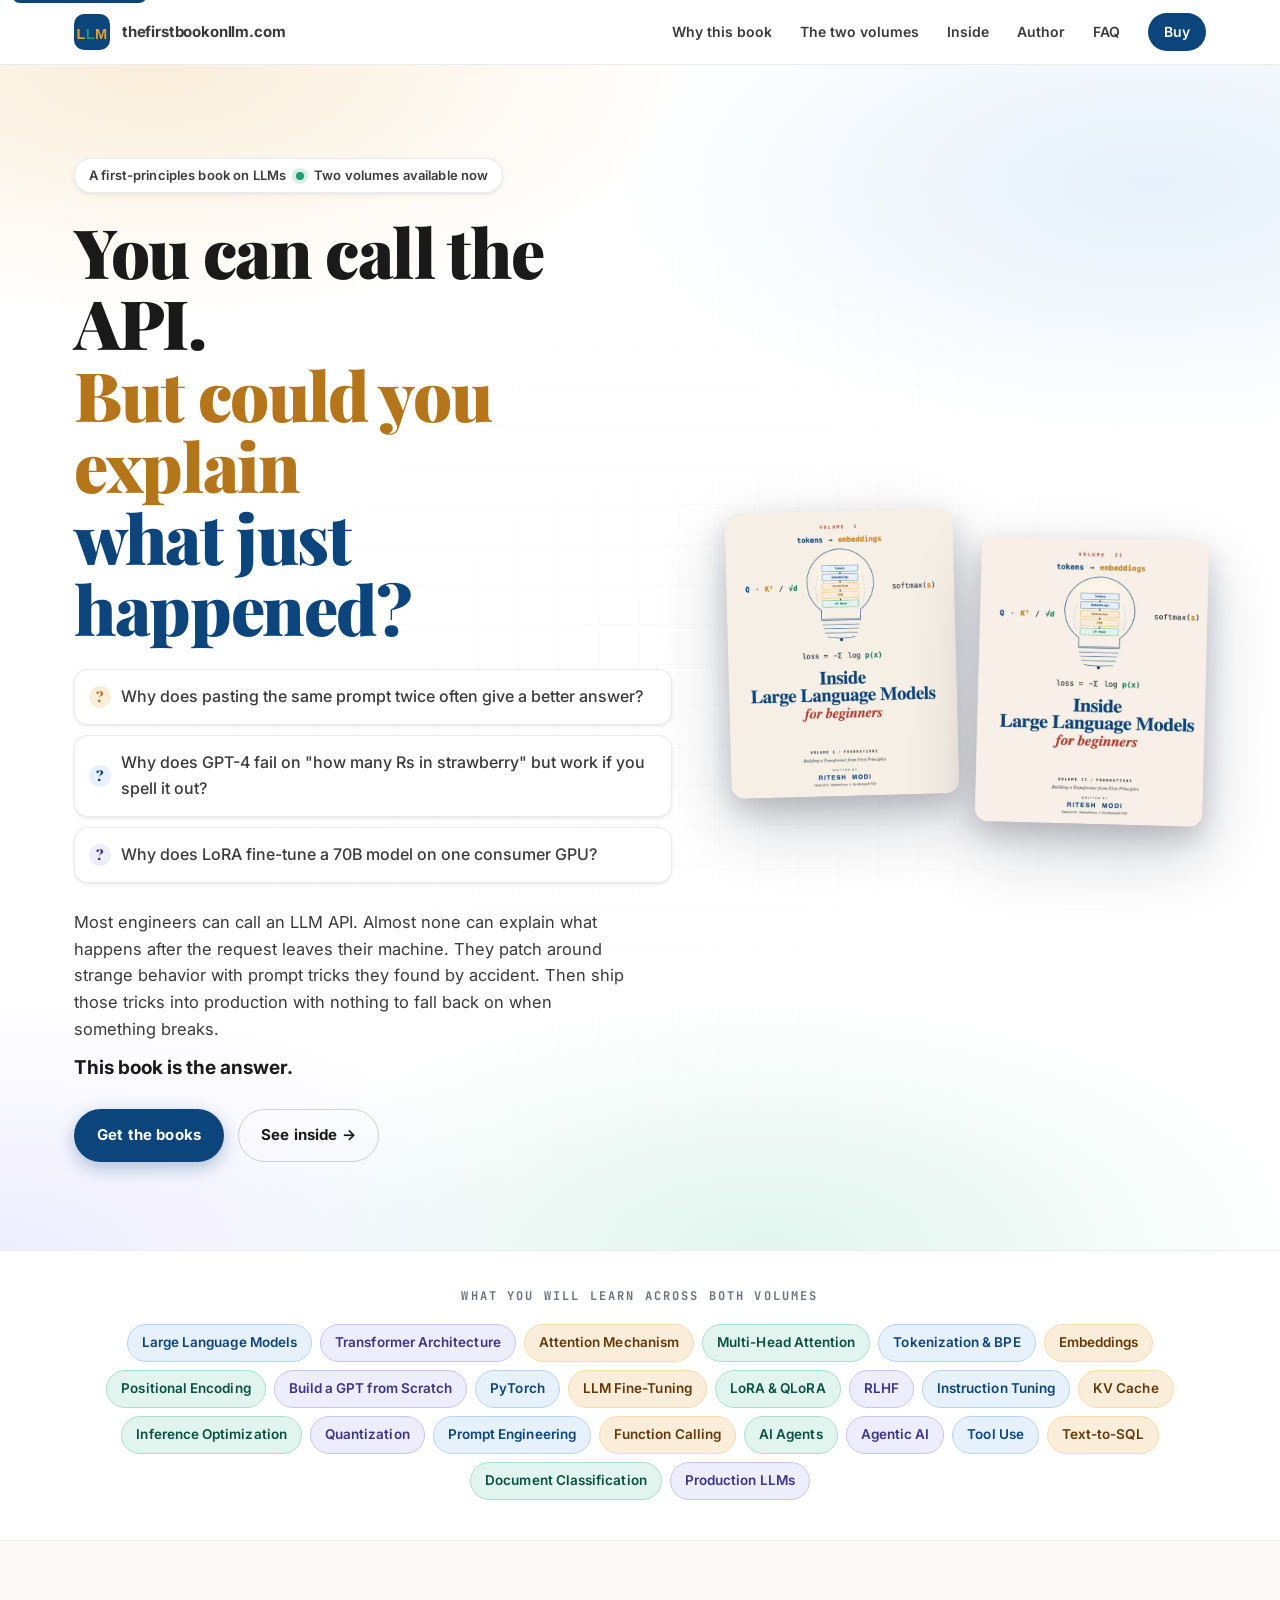
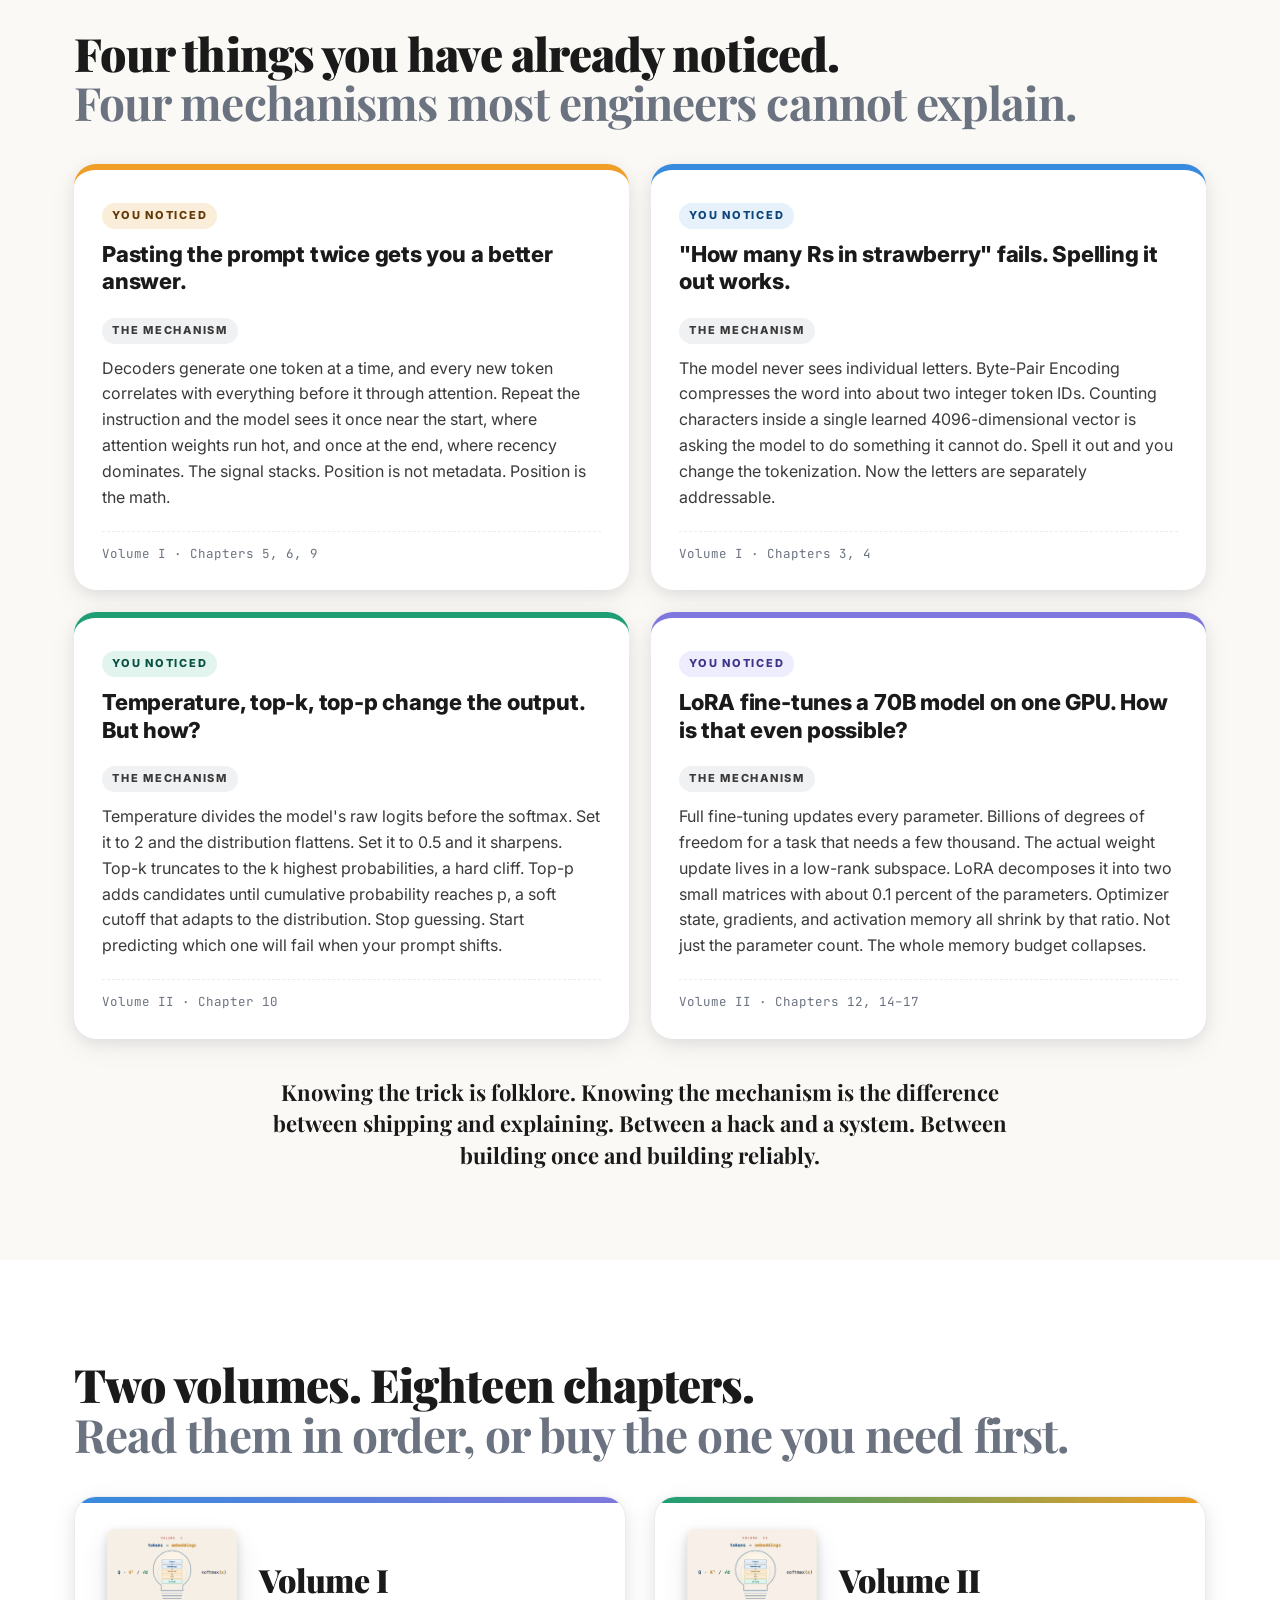
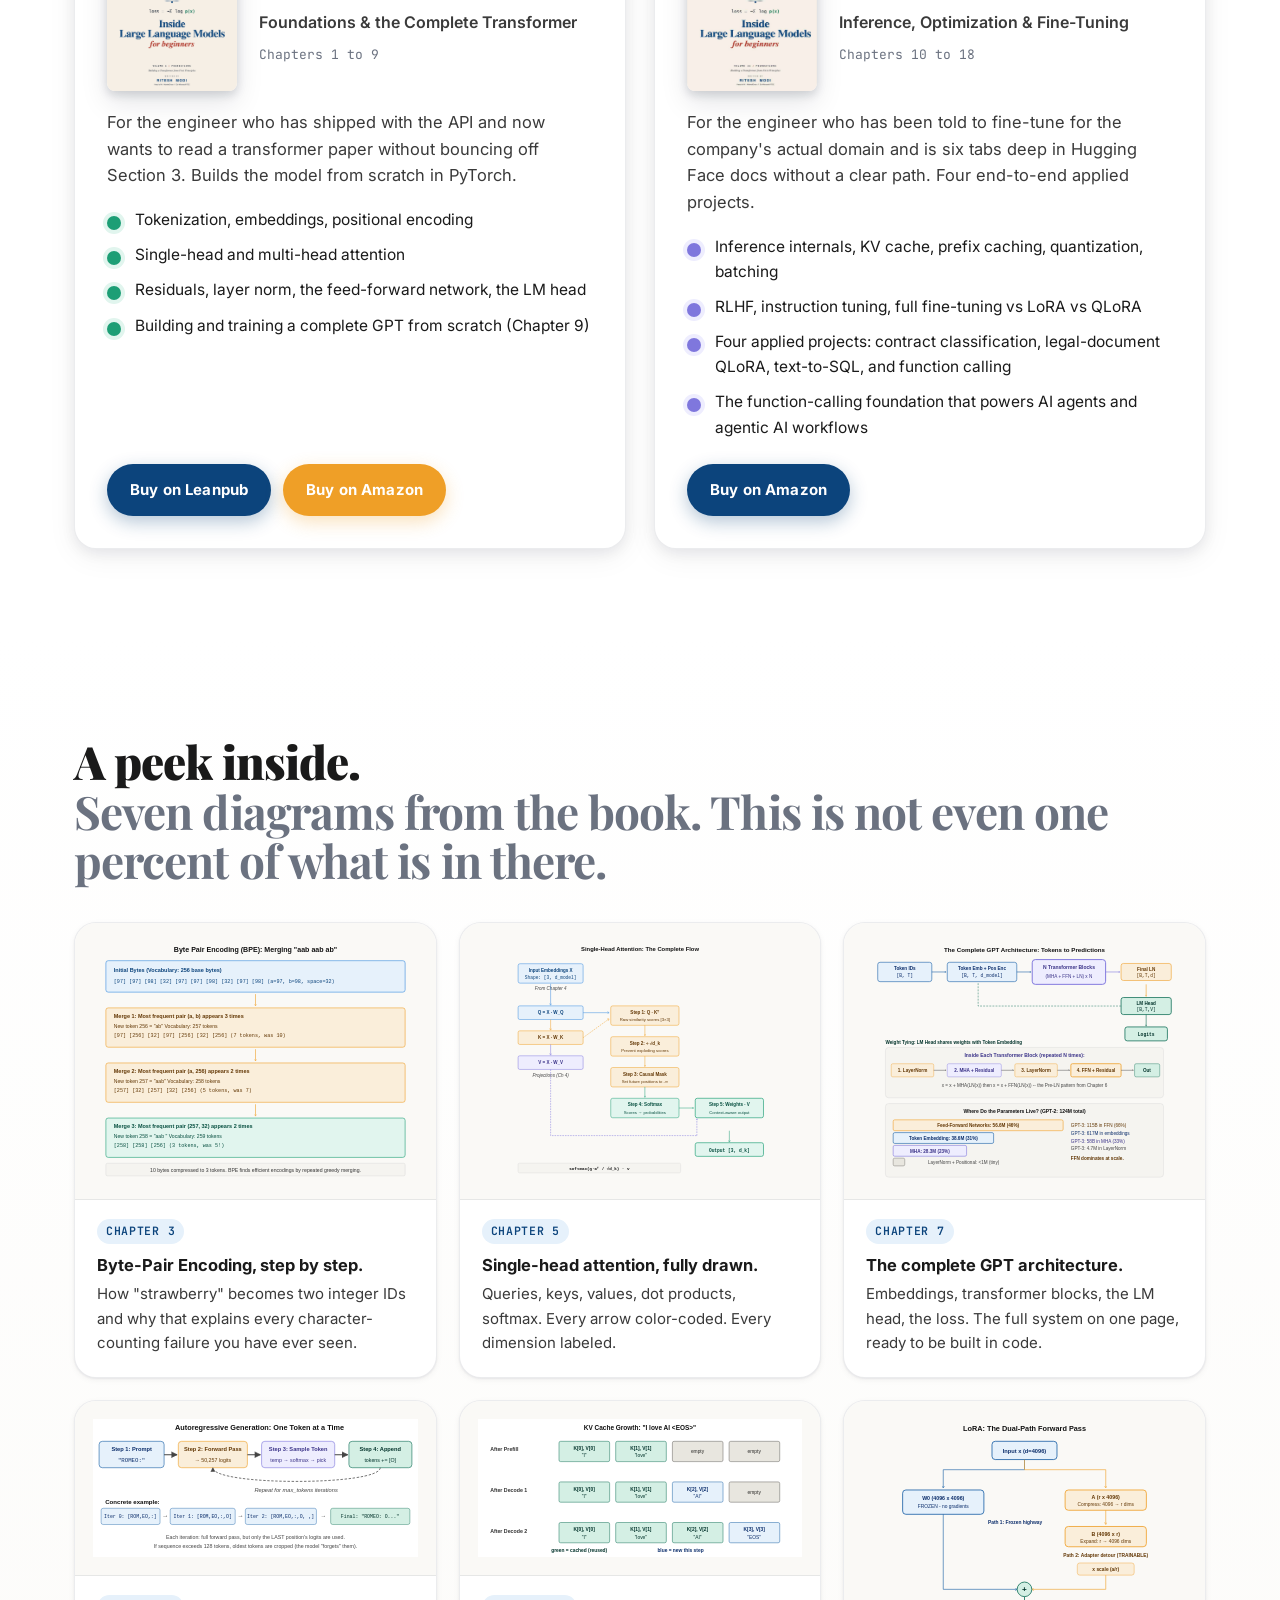
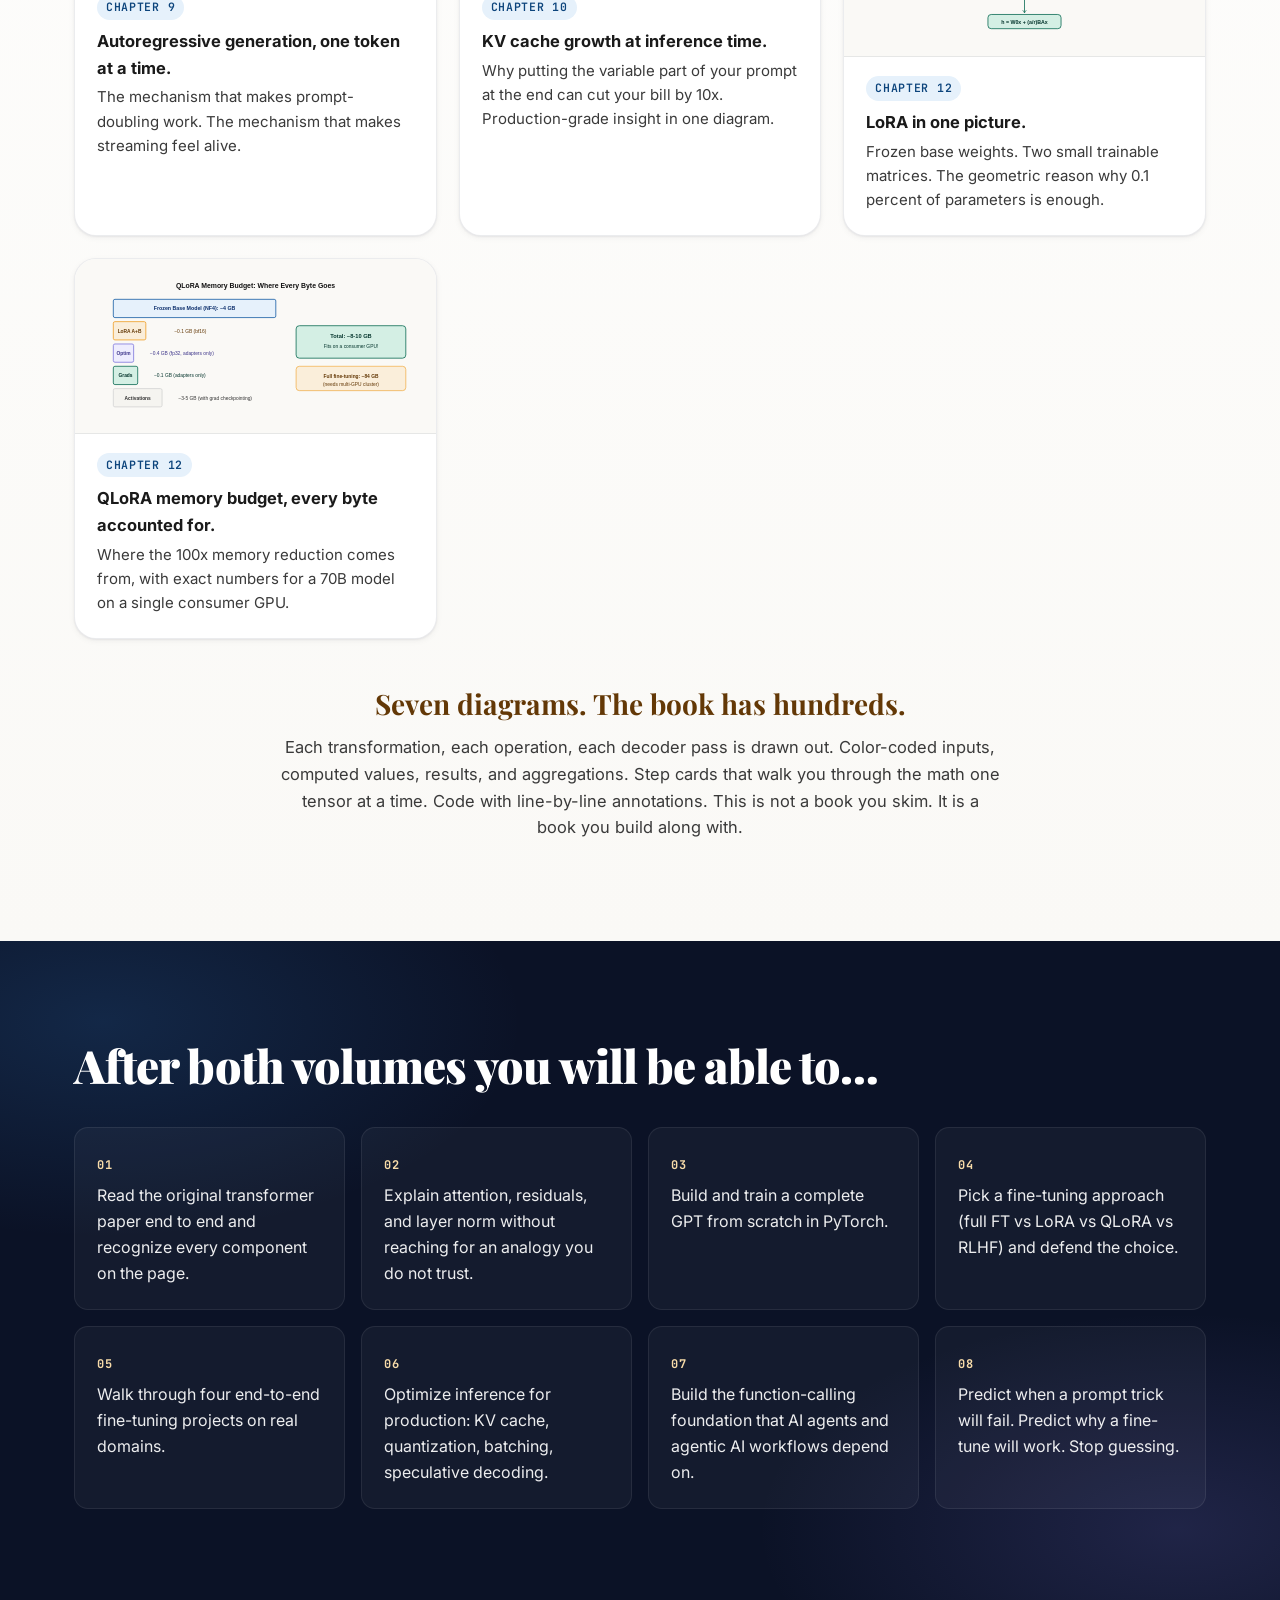
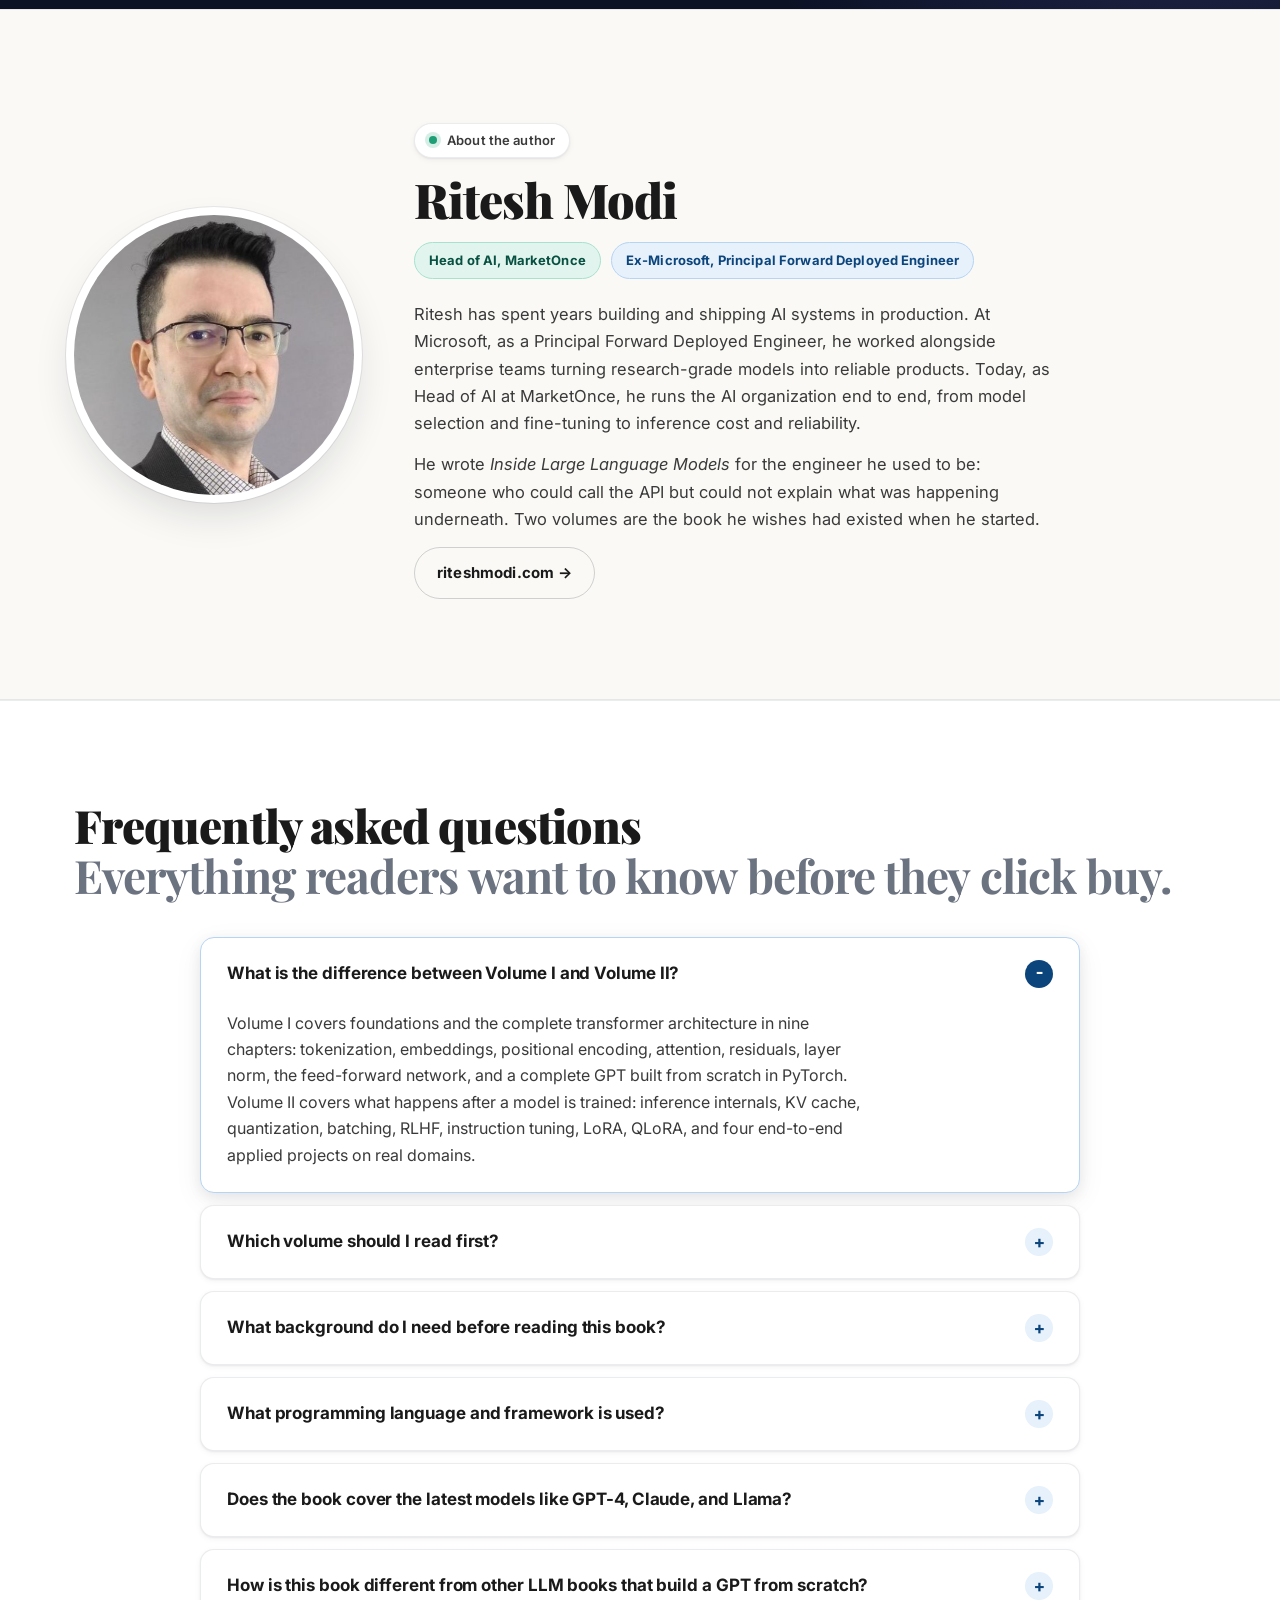
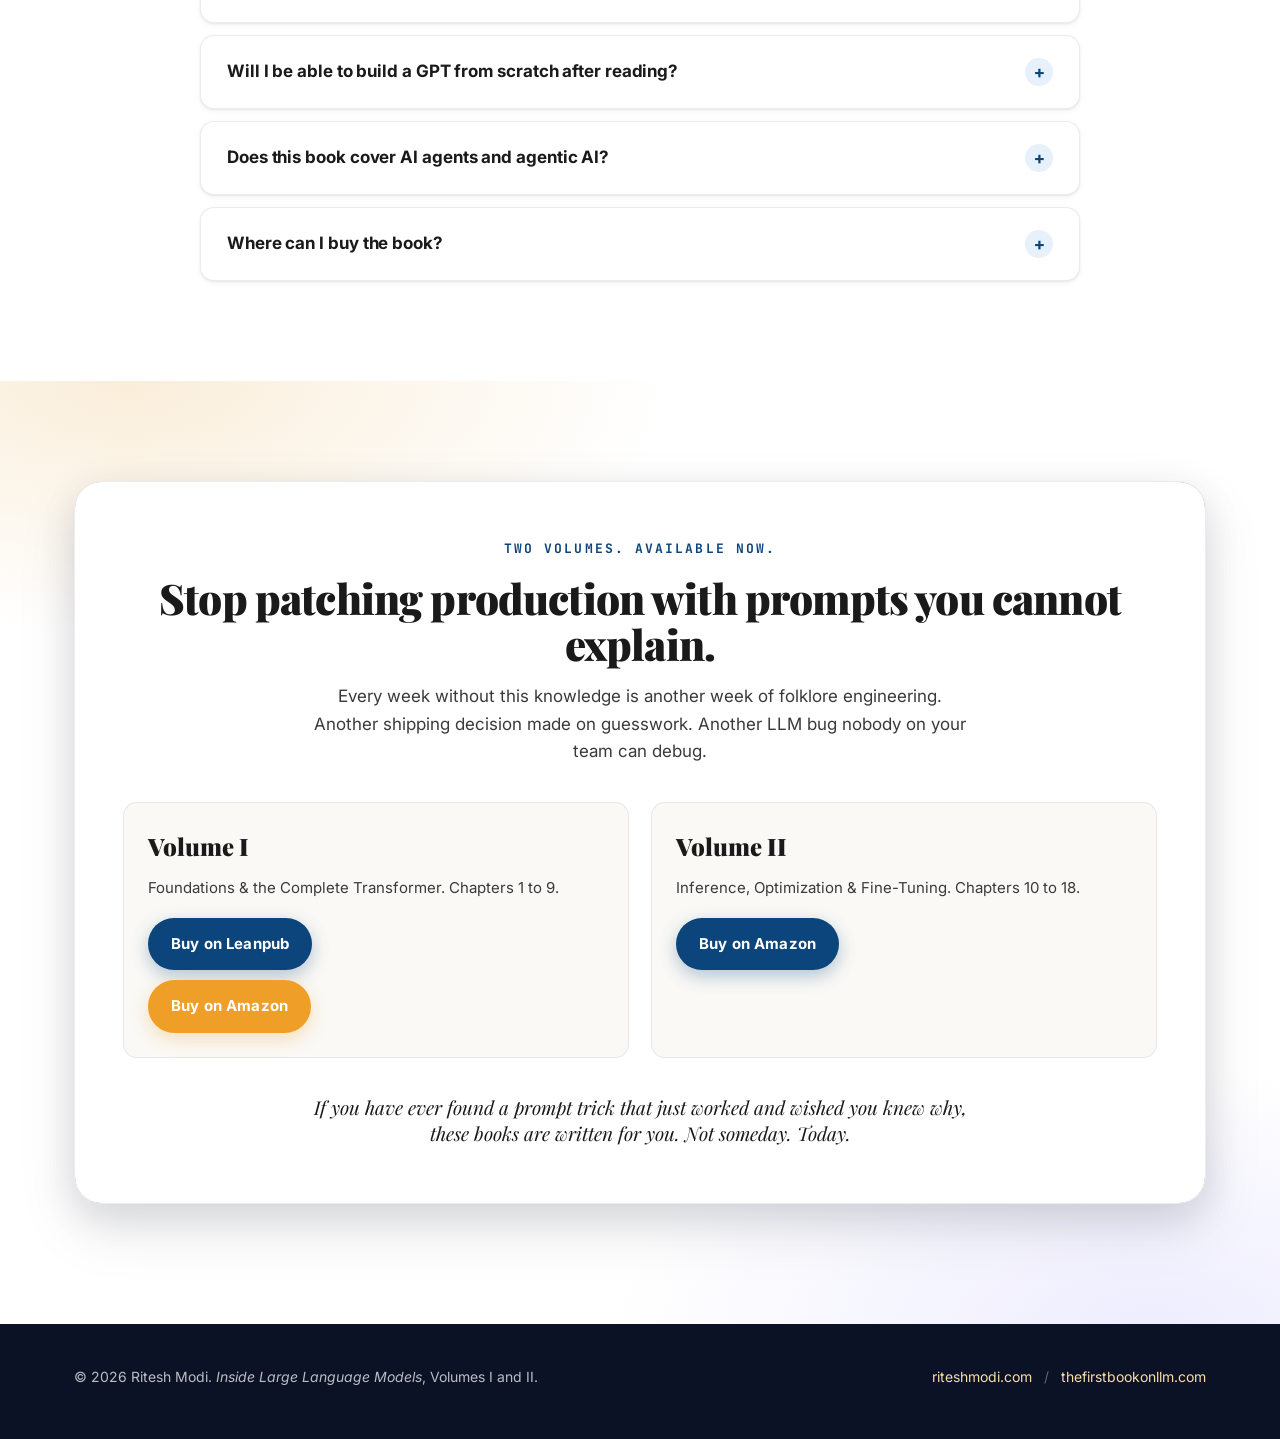
==== commit c63fbd38: "more data" ====
--- a/index.html
+++ b/index.html
@@ -8,7 +8,8 @@
   <meta name="color-scheme" content="light">
 
   <title>Inside Large Language Models | The First Book on LLMs</title>
-  <meta name="description" content="Two volumes by Ritesh Modi. The first-principles book on LLMs: attention, transformers, fine-tuning, LoRA, and inference for engineers shipping with the API.">
+  <meta name="description" content="The first-principles book on LLMs and AI agents. Transformers, attention, fine-tuning, LoRA, QLoRA, RLHF, function calling. Two volumes by Ritesh Modi.">
+  <meta name="keywords" content="LLM, large language models, AI agents, agentic AI, transformers, attention mechanism, fine-tuning, LoRA, QLoRA, RLHF, function calling, build LLM from scratch, GPT from scratch, LLM book, transformer book, prompt engineering, KV cache, inference optimization, PyTorch, LLM engineering">
 
   <meta name="author" content="Ritesh Modi">
   <meta name="robots" content="index, follow, max-image-preview:large, max-snippet:-1, max-video-preview:-1">
@@ -21,7 +22,7 @@
   <meta property="og:site_name" content="Inside Large Language Models">
   <meta property="og:locale" content="en_US">
   <meta property="og:title" content="Inside Large Language Models | The First Book on LLMs">
-  <meta property="og:description" content="Why does pasting the same prompt twice work? Why does GPT-4 fail on 'how many Rs in strawberry'? Why does LoRA fine-tune a 70B model on one GPU? Two volumes that turn API users into engineers who understand the system underneath.">
+  <meta property="og:description" content="Why does pasting the same prompt twice work? Why does GPT-4 fail on 'how many Rs in strawberry'? Why does LoRA fine-tune a 70B model on one GPU? Two volumes on LLMs, transformers, fine-tuning, RLHF, and the function calling behind AI agents.">
   <meta property="og:url" content="https://thefirstbookonllm.com/">
   <meta property="og:image" content="https://thefirstbookonllm.com/Inside-LLMs-Vol1-Cover-2400x3000.jpg">
   <meta property="og:image:secure_url" content="https://thefirstbookonllm.com/Inside-LLMs-Vol1-Cover-2400x3000.jpg">
@@ -102,7 +103,8 @@
         "bookFormat": "https://schema.org/EBook",
         "numberOfPages": 400,
         "description": "First-principles walkthrough of LLM foundations and the complete transformer. Tokenization, embeddings, positional encoding, single-head and multi-head attention, residuals, layer norm, the feed-forward network, the LM head, and a complete GPT built from scratch in PyTorch.",
-        "about": ["Large Language Models", "Transformers", "Attention Mechanism", "Tokenization", "Embeddings", "PyTorch", "GPT", "Deep Learning"],
+        "keywords": "LLM, large language models, transformers, transformer architecture, attention mechanism, self-attention, multi-head attention, tokenization, BPE, byte-pair encoding, embeddings, positional encoding, layer normalization, residual connections, feed-forward network, build LLM from scratch, build GPT from scratch, GPT, decoder-only models, PyTorch, deep learning, neural networks, LLM book, transformer book",
+        "about": ["Large Language Models", "LLMs", "Transformers", "Transformer Architecture", "Attention Mechanism", "Self-Attention", "Multi-Head Attention", "Tokenization", "Byte-Pair Encoding", "Embeddings", "Positional Encoding", "Layer Normalization", "Residual Connections", "Feed-Forward Network", "PyTorch", "GPT", "Decoder-Only Models", "Build LLM from Scratch", "Build GPT from Scratch", "Deep Learning", "Neural Networks"],
         "audience": {
           "@type": "Audience",
           "audienceType": "Software engineers shipping with LLM APIs"
@@ -135,8 +137,9 @@
         "inLanguage": "en",
         "bookFormat": "https://schema.org/EBook",
         "numberOfPages": 400,
-        "description": "Production LLMs end to end. Inference internals, KV cache, prefix caching, quantization, batching, RLHF, instruction tuning, full fine-tuning, LoRA, QLoRA, and four applied projects: contract classification, legal-document QLoRA, text-to-SQL, and function calling.",
-        "about": ["LLM Fine-Tuning", "LoRA", "QLoRA", "RLHF", "Instruction Tuning", "Inference Optimization", "KV Cache", "Quantization", "Function Calling"],
+        "description": "Production LLMs and the foundation of AI agents. Inference internals, KV cache, prefix caching, quantization, batching, RLHF, instruction tuning, full fine-tuning, LoRA, QLoRA, and four applied projects including function calling that powers AI agents and agentic AI workflows.",
+        "keywords": "LLM fine-tuning, fine-tuning large language models, LoRA, QLoRA, PEFT, parameter-efficient fine-tuning, RLHF, reinforcement learning from human feedback, instruction tuning, inference optimization, KV cache, prefix caching, quantization, batching, function calling, tool use, AI agents, agentic AI, LLM agents, multi-agent systems, text-to-SQL, document classification, production LLMs, LLM engineering, LLM in production, prompt engineering",
+        "about": ["LLM Fine-Tuning", "Fine-Tuning Large Language Models", "LoRA", "QLoRA", "PEFT", "Parameter-Efficient Fine-Tuning", "RLHF", "Instruction Tuning", "Inference Optimization", "KV Cache", "Prefix Caching", "Quantization", "Batching", "Function Calling", "Tool Use", "AI Agents", "Agentic AI", "LLM Agents", "Text-to-SQL", "Document Classification", "Production LLMs", "LLM Engineering", "Prompt Engineering"],
         "audience": {
           "@type": "Audience",
           "audienceType": "Engineers shipping fine-tuned LLMs into production"
@@ -207,6 +210,14 @@
             "acceptedAnswer": {
               "@type": "Answer",
               "text": "Chapter 9 of Volume I is exactly this exercise. By the end you will have written every component of a GPT in PyTorch and trained it on real text. Every line is annotated. Every tensor shape is shown."
+            }
+          },
+          {
+            "@type": "Question",
+            "name": "Does this book cover AI agents and agentic AI?",
+            "acceptedAnswer": {
+              "@type": "Answer",
+              "text": "Chapter 17 of Volume II covers function calling end to end: the LLM-side capability that AI agents and agentic AI workflows depend on. Tool use, structured output, the model-side mechanics that let an LLM decide which function to call and what arguments to pass. The book does not cover specific agent frameworks like LangChain, AutoGPT, or CrewAI. It teaches the LLM-side foundation that every agent framework builds on. Once you understand function calling at the level this book teaches, every agent framework becomes a thin wrapper around what you already know."
             }
           },
           {
@@ -284,6 +295,38 @@
              alt="Inside Large Language Models, Volume II: Inference, Optimization, and Fine-Tuning"
              width="2400" height="3000" loading="lazy">
       </div>
+    </div>
+  </section>
+
+  <section class="topics-strip" aria-label="Topics covered in the book">
+    <div class="container">
+      <p class="topics-label">What you will learn across both volumes</p>
+      <ul class="topics-cloud">
+        <li class="topic-pill t-blue">Large Language Models</li>
+        <li class="topic-pill t-purple">Transformer Architecture</li>
+        <li class="topic-pill t-amber">Attention Mechanism</li>
+        <li class="topic-pill t-green">Multi-Head Attention</li>
+        <li class="topic-pill t-blue">Tokenization &amp; BPE</li>
+        <li class="topic-pill t-amber">Embeddings</li>
+        <li class="topic-pill t-green">Positional Encoding</li>
+        <li class="topic-pill t-purple">Build a GPT from Scratch</li>
+        <li class="topic-pill t-blue">PyTorch</li>
+        <li class="topic-pill t-amber">LLM Fine-Tuning</li>
+        <li class="topic-pill t-green">LoRA &amp; QLoRA</li>
+        <li class="topic-pill t-purple">RLHF</li>
+        <li class="topic-pill t-blue">Instruction Tuning</li>
+        <li class="topic-pill t-amber">KV Cache</li>
+        <li class="topic-pill t-green">Inference Optimization</li>
+        <li class="topic-pill t-purple">Quantization</li>
+        <li class="topic-pill t-blue">Prompt Engineering</li>
+        <li class="topic-pill t-amber">Function Calling</li>
+        <li class="topic-pill t-green">AI Agents</li>
+        <li class="topic-pill t-purple">Agentic AI</li>
+        <li class="topic-pill t-blue">Tool Use</li>
+        <li class="topic-pill t-amber">Text-to-SQL</li>
+        <li class="topic-pill t-green">Document Classification</li>
+        <li class="topic-pill t-purple">Production LLMs</li>
+      </ul>
     </div>
   </section>
 
@@ -384,8 +427,8 @@
           <ul class="volume-topics">
             <li>Inference internals, KV cache, prefix caching, quantization, batching</li>
             <li>RLHF, instruction tuning, full fine-tuning vs LoRA vs QLoRA</li>
-            <li>Four applied projects: classification, legal QLoRA, text-to-SQL, function calling</li>
-            <li>Putting it all into production</li>
+            <li>Four applied projects: contract classification, legal-document QLoRA, text-to-SQL, and function calling</li>
+            <li>The function-calling foundation that powers AI agents and agentic AI workflows</li>
           </ul>
           <div class="volume-buy">
             <a class="btn btn-primary" href="https://www.amazon.com/Inside-Language-Models-absolute-beginners-ebook/dp/B0GXGC8YDK/" target="_blank" rel="noopener">Buy on Amazon</a>
@@ -507,6 +550,10 @@
         </div>
         <div class="outcome">
           <span class="outcome-num">07</span>
+          <p>Build the function-calling foundation that AI agents and agentic AI workflows depend on.</p>
+        </div>
+        <div class="outcome">
+          <span class="outcome-num">08</span>
           <p>Predict when a prompt trick will fail. Predict why a fine-tune will work. Stop guessing.</p>
         </div>
       </div>
@@ -580,6 +627,11 @@
         <details class="faq-item">
           <summary><span class="faq-q">Will I be able to build a GPT from scratch after reading?</span></summary>
           <p>Chapter 9 of Volume I is exactly this exercise. By the end you will have written every component of a GPT in PyTorch and trained it on real text. Every line is annotated. Every tensor shape is shown.</p>
+        </details>
+
+        <details class="faq-item">
+          <summary><span class="faq-q">Does this book cover AI agents and agentic AI?</span></summary>
+          <p>Chapter 17 of Volume II covers function calling end to end: the LLM-side capability that AI agents and agentic AI workflows depend on. Tool use, structured output, the model-side mechanics that let an LLM decide which function to call and what arguments to pass. The book does not cover specific agent frameworks like LangChain, AutoGPT, or CrewAI. It teaches the LLM-side foundation that every agent framework builds on. Once you understand function calling at the level this book teaches, every agent framework becomes a thin wrapper around what you already know.</p>
         </details>
 
         <details class="faq-item">
--- a/styles.css
+++ b/styles.css
@@ -357,6 +357,57 @@
 .cover-vol2 { transform: translateY(28px) rotate(1.5deg); }
 .cover-vol1:hover { transform: rotate(-0.5deg) translateY(-6px); }
 .cover-vol2:hover { transform: translateY(22px) rotate(0.5deg); }
+
+/* ---------- Topics strip (keyword-dense, scannable) ---------- */
+
+.topics-strip {
+  padding: 36px 0 40px;
+  background: #FFFFFF;
+  border-top: 1px solid var(--hairline);
+  border-bottom: 1px solid var(--hairline);
+}
+.topics-label {
+  font-family: var(--font-mono);
+  font-size: 12px;
+  font-weight: 700;
+  letter-spacing: 0.18em;
+  text-transform: uppercase;
+  color: var(--muted);
+  margin: 0 0 18px;
+  text-align: center;
+}
+.topics-cloud {
+  list-style: none;
+  margin: 0;
+  padding: 0;
+  display: flex;
+  flex-wrap: wrap;
+  justify-content: center;
+  gap: 8px;
+}
+.topic-pill {
+  font-size: 13.5px;
+  font-weight: 600;
+  letter-spacing: 0.005em;
+  padding: 7px 14px;
+  border-radius: 999px;
+  border: 1px solid;
+  white-space: nowrap;
+  transition: transform .15s ease, box-shadow .15s ease;
+}
+.topic-pill:hover {
+  transform: translateY(-1px);
+  box-shadow: var(--shadow-sm);
+}
+.t-blue   { background: var(--blue-50);   color: var(--blue-900);   border-color: var(--blue-200); }
+.t-amber  { background: var(--amber-50);  color: var(--amber-900);  border-color: var(--amber-200); }
+.t-green  { background: var(--green-50);  color: var(--green-900);  border-color: var(--green-200); }
+.t-purple { background: var(--purple-50); color: var(--purple-900); border-color: var(--purple-200); }
+
+@media (max-width: 640px) {
+  .topics-strip { padding: 28px 0 32px; }
+  .topic-pill { font-size: 12.5px; padding: 6px 12px; }
+}
 
 /* ---------- Section title ---------- */
 
@@ -878,6 +929,9 @@
   -webkit-mask:
     linear-gradient(#000 0 0) content-box,
     linear-gradient(#000 0 0);
+          mask:
+    linear-gradient(#000 0 0) content-box,
+    linear-gradient(#000 0 0);
   -webkit-mask-composite: xor;
           mask-composite: exclude;
   pointer-events: none;
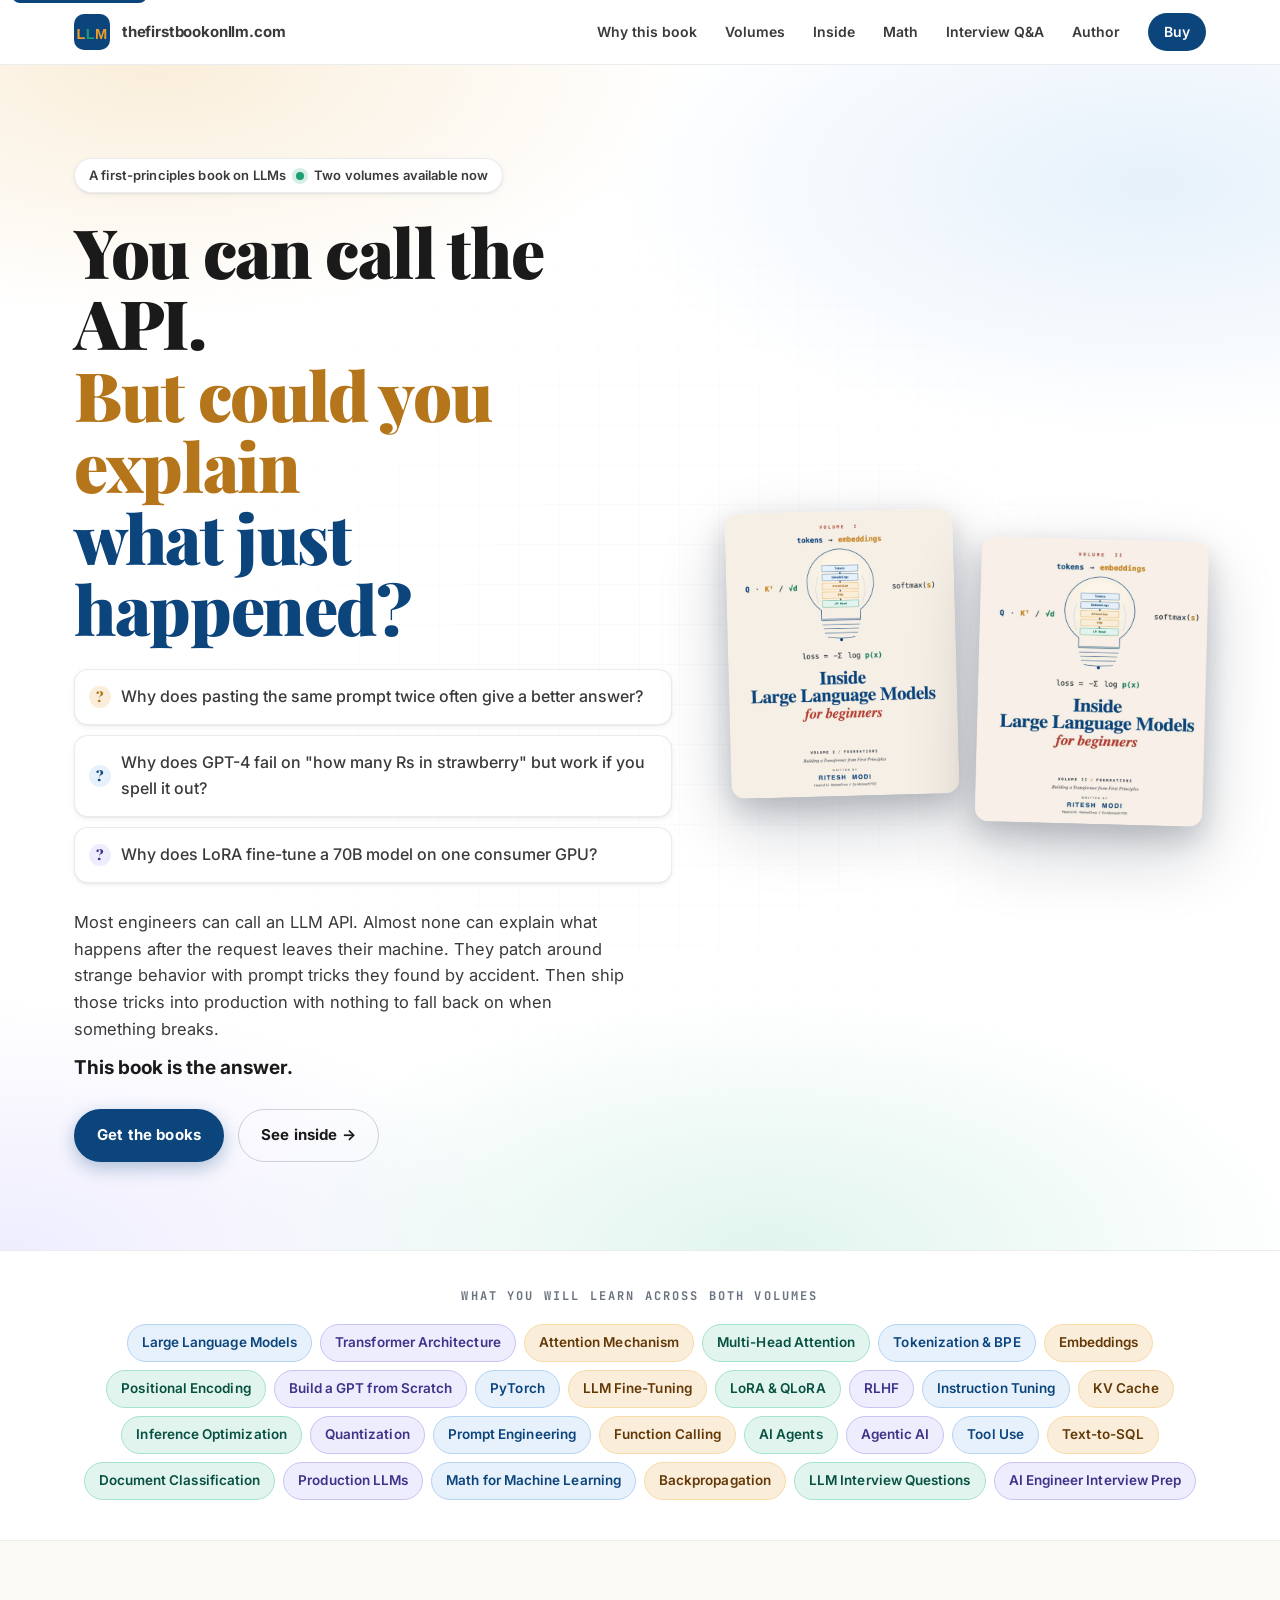
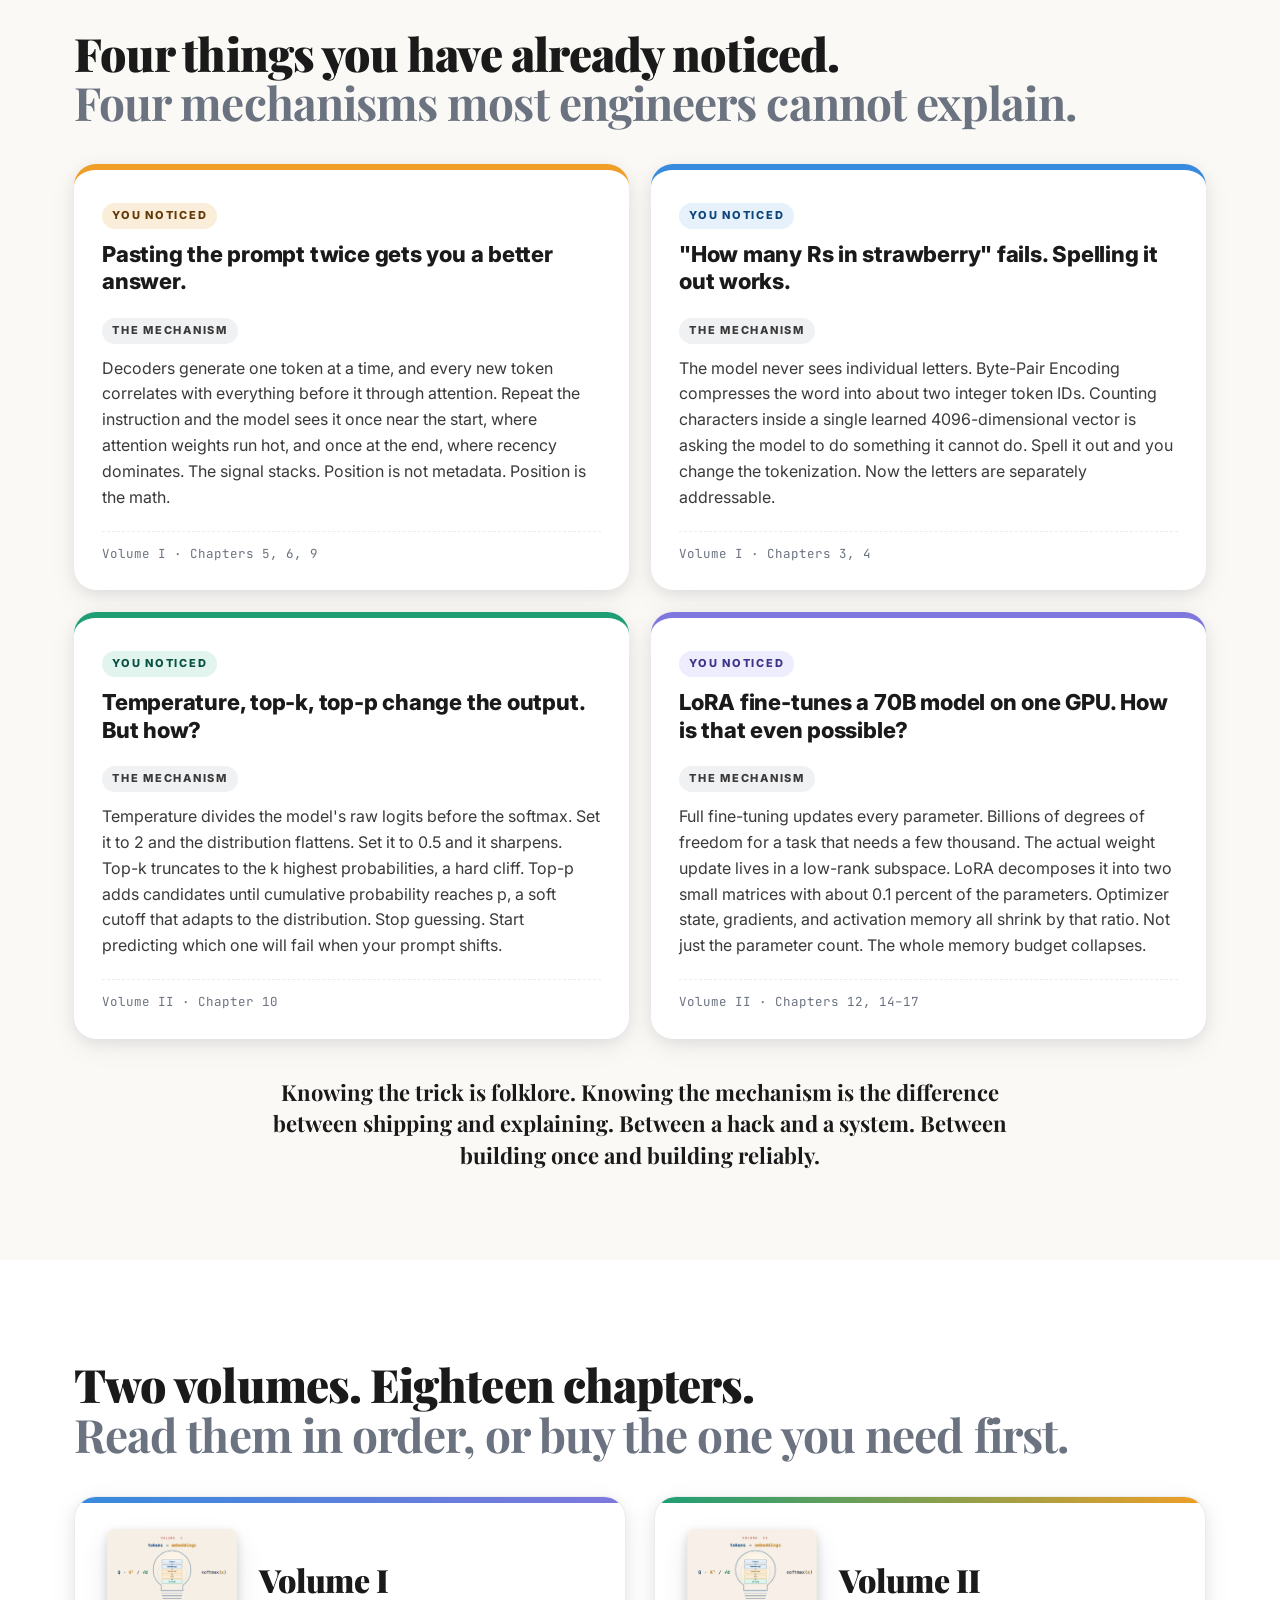
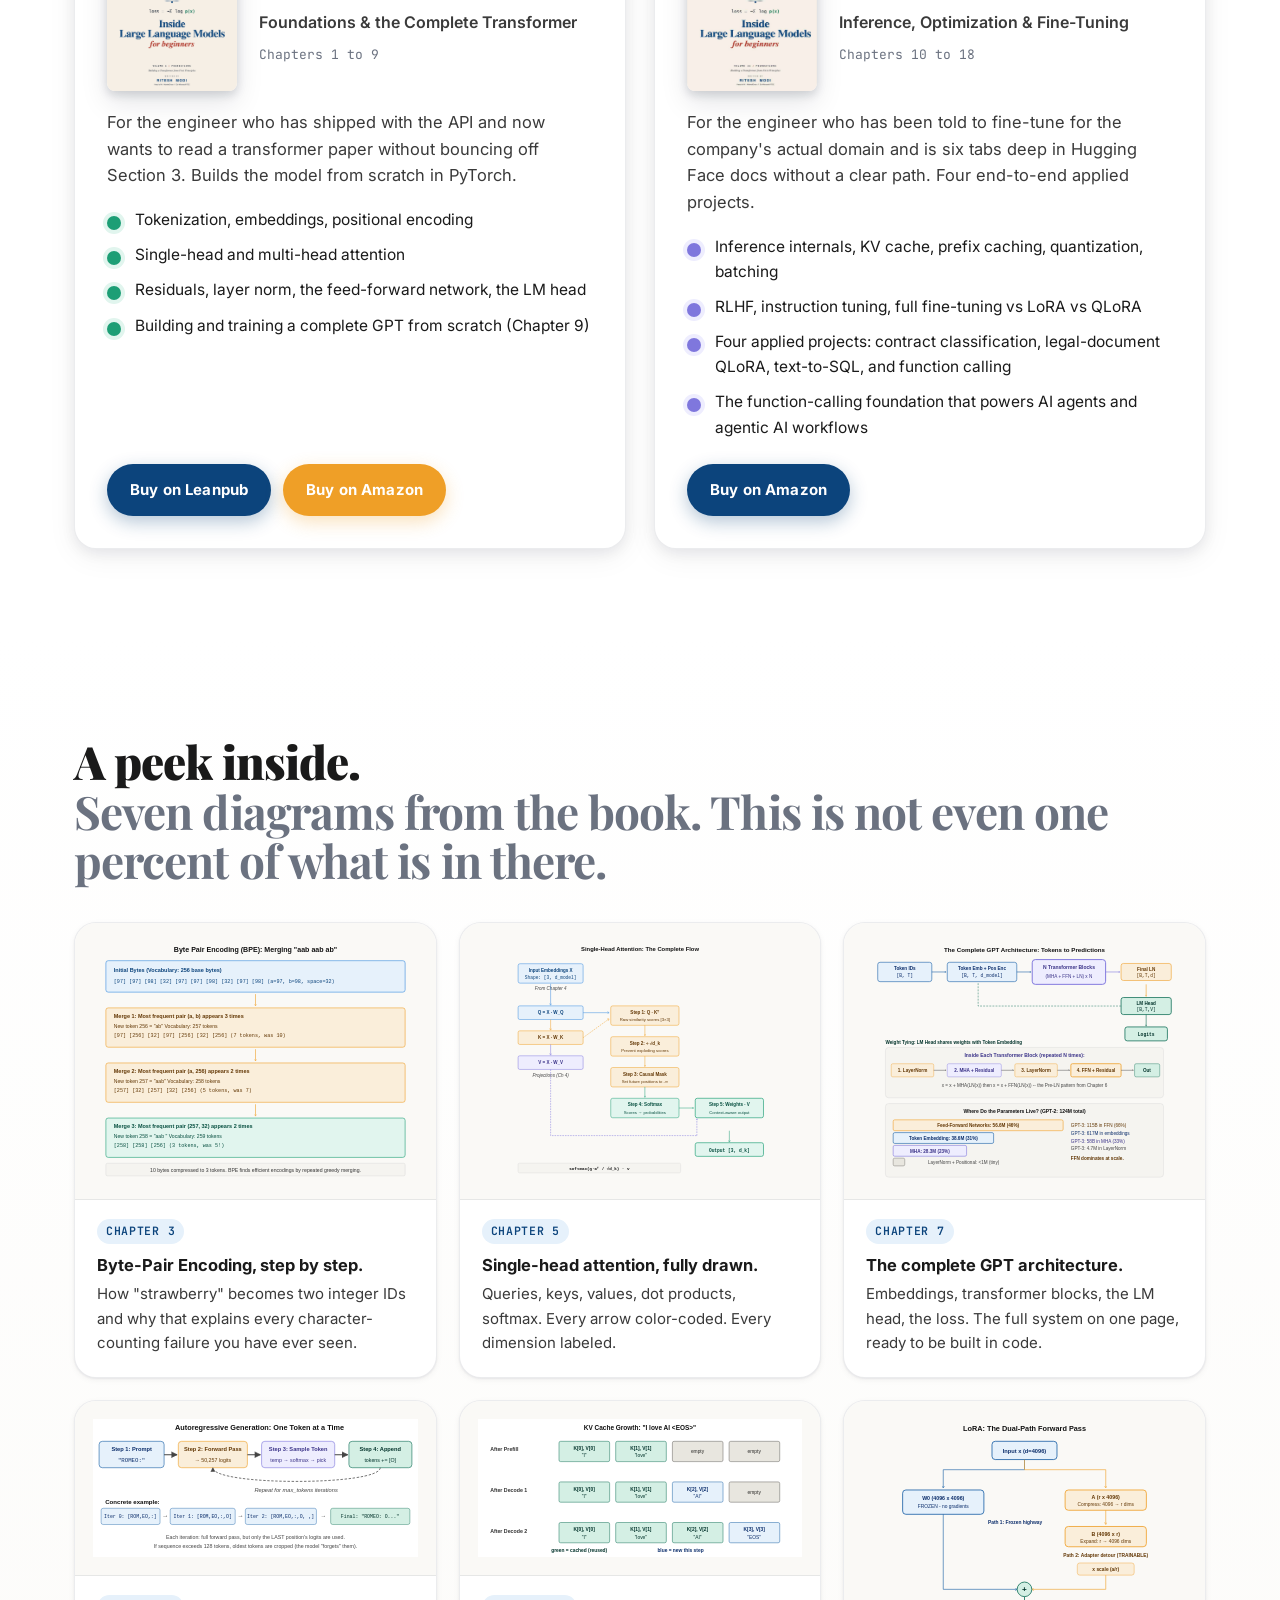
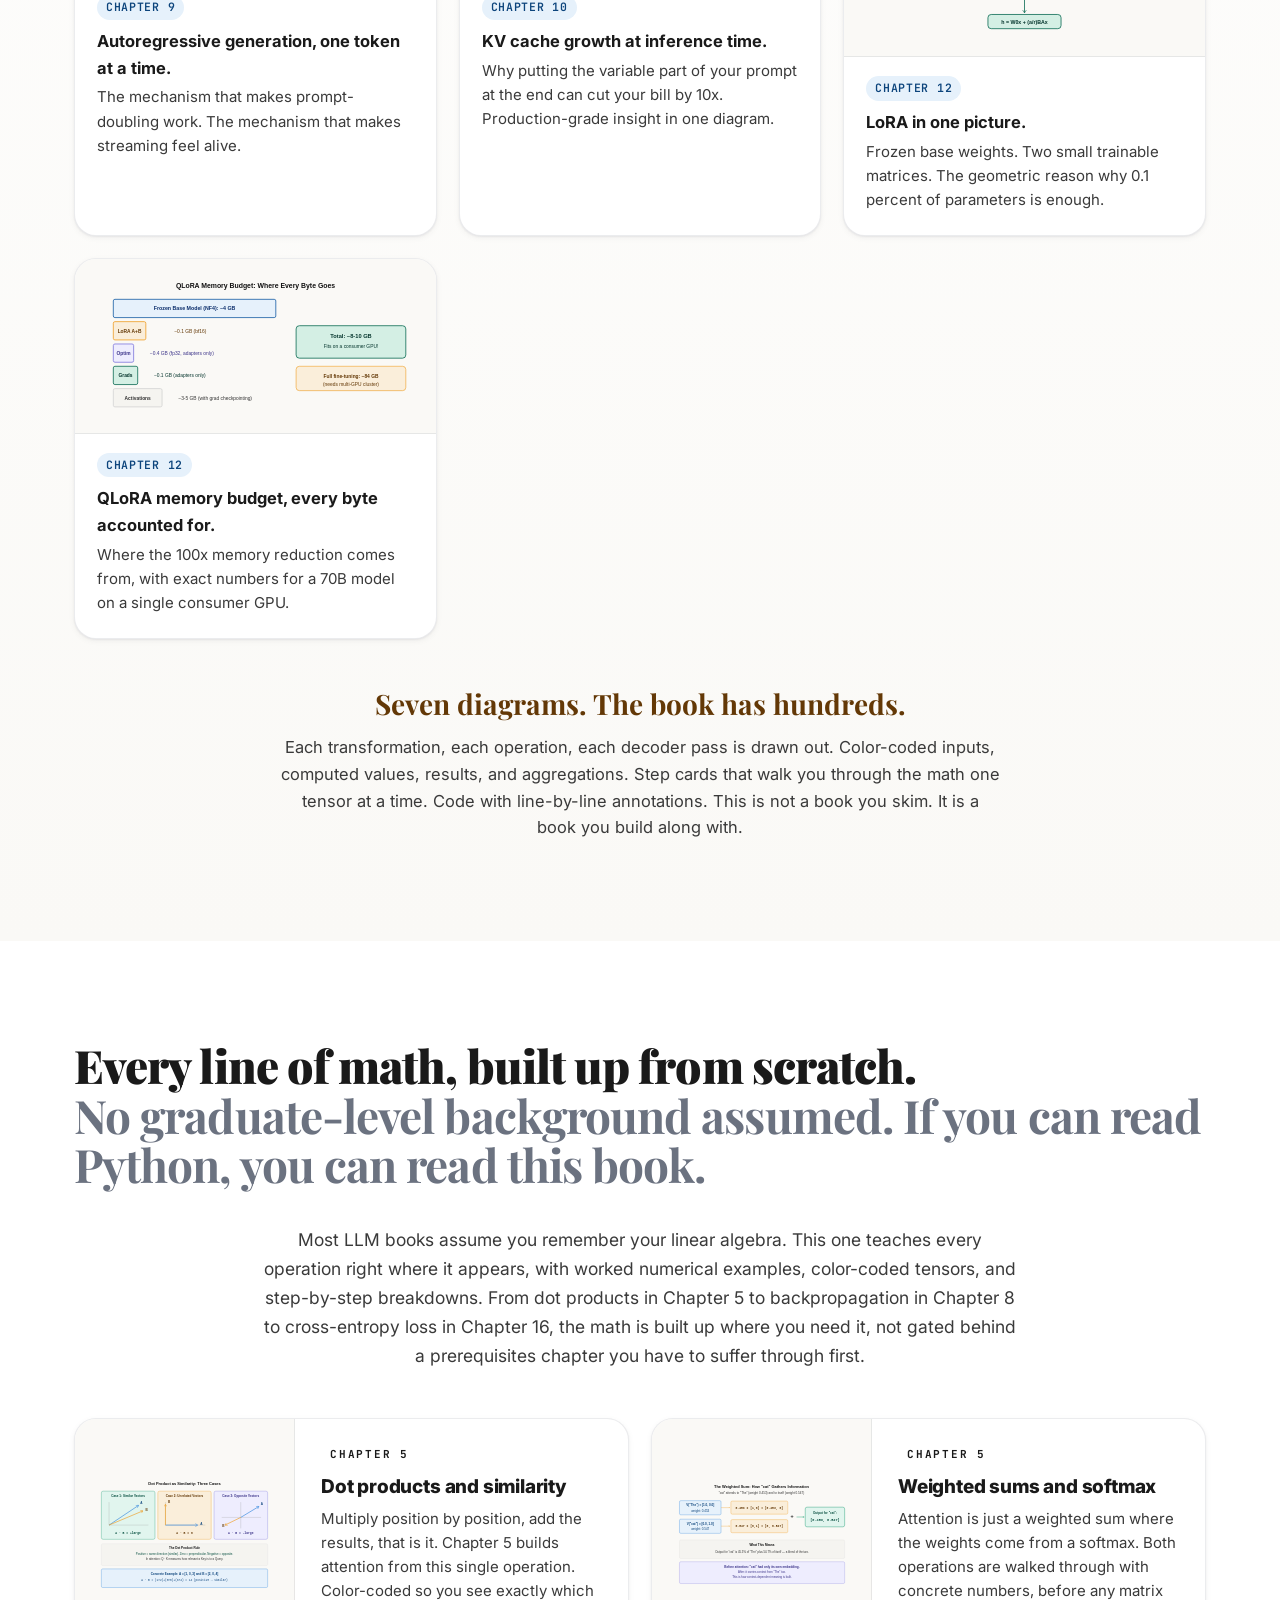
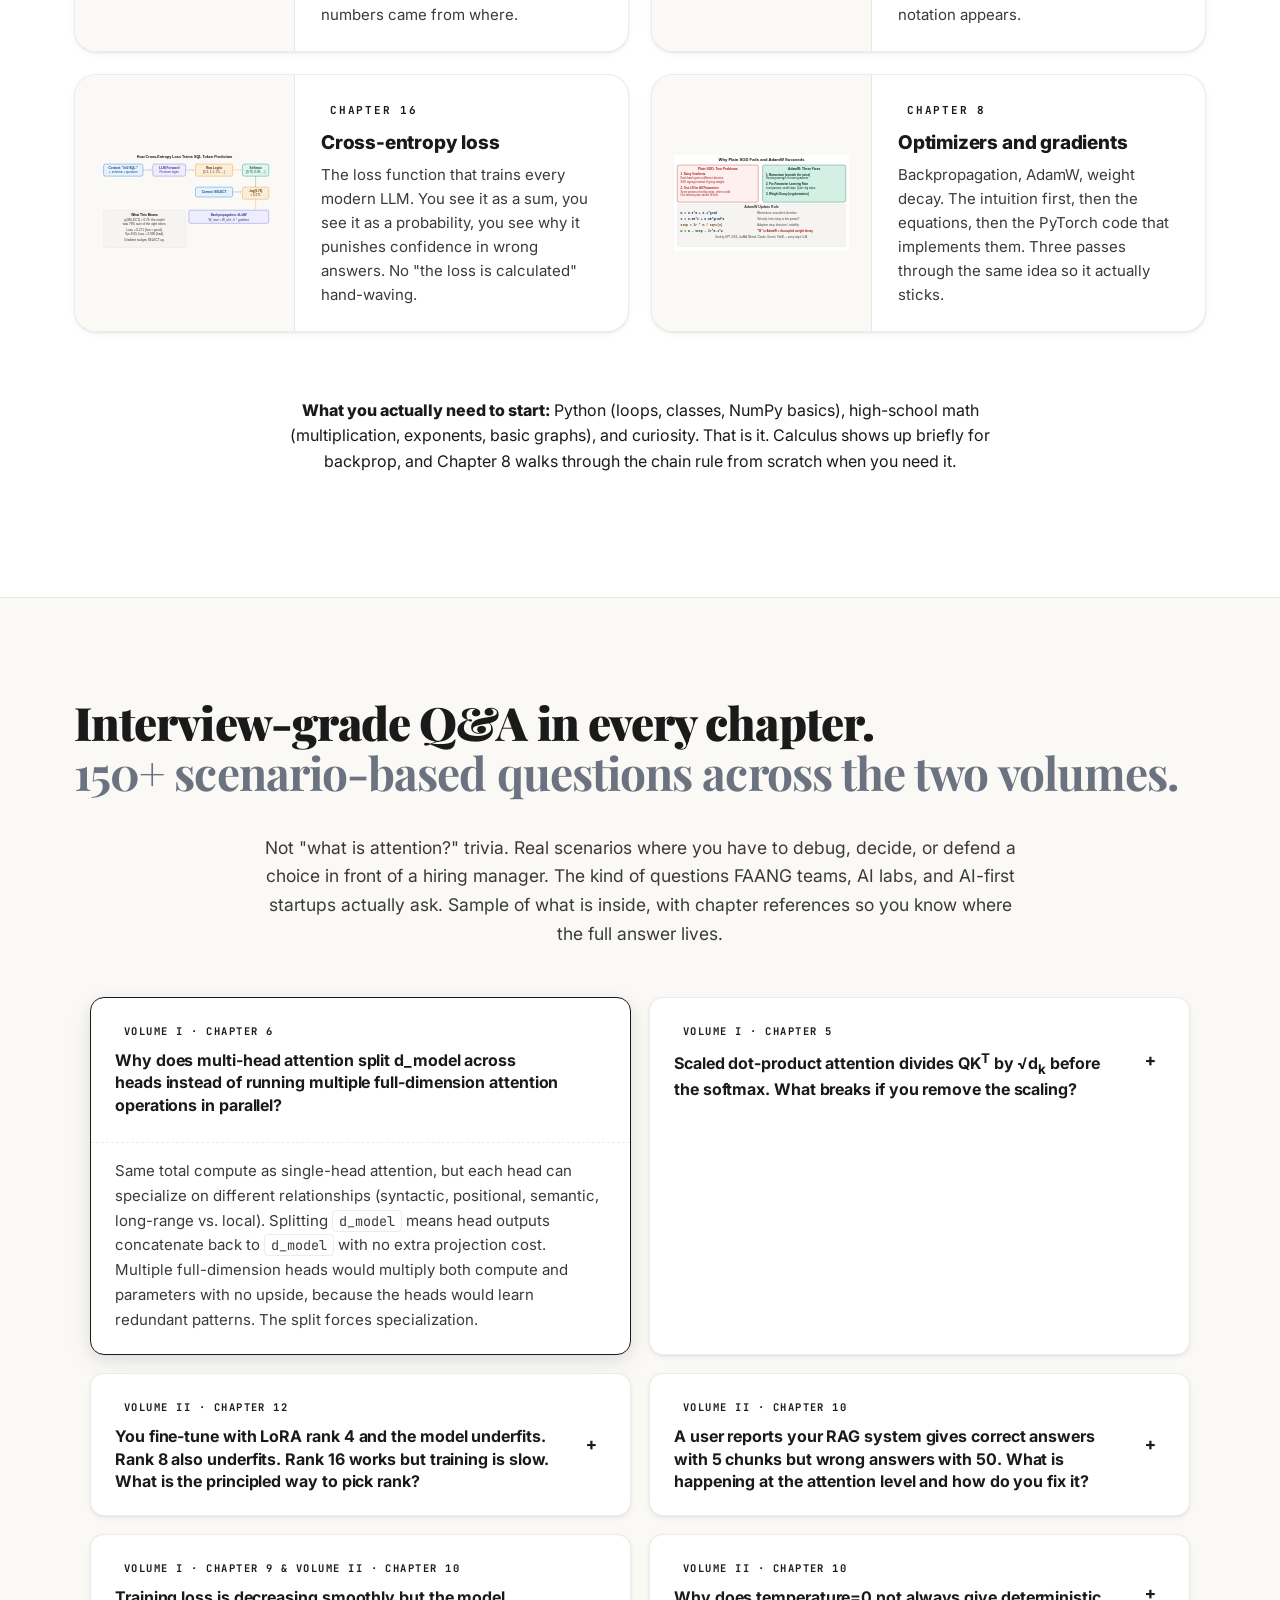
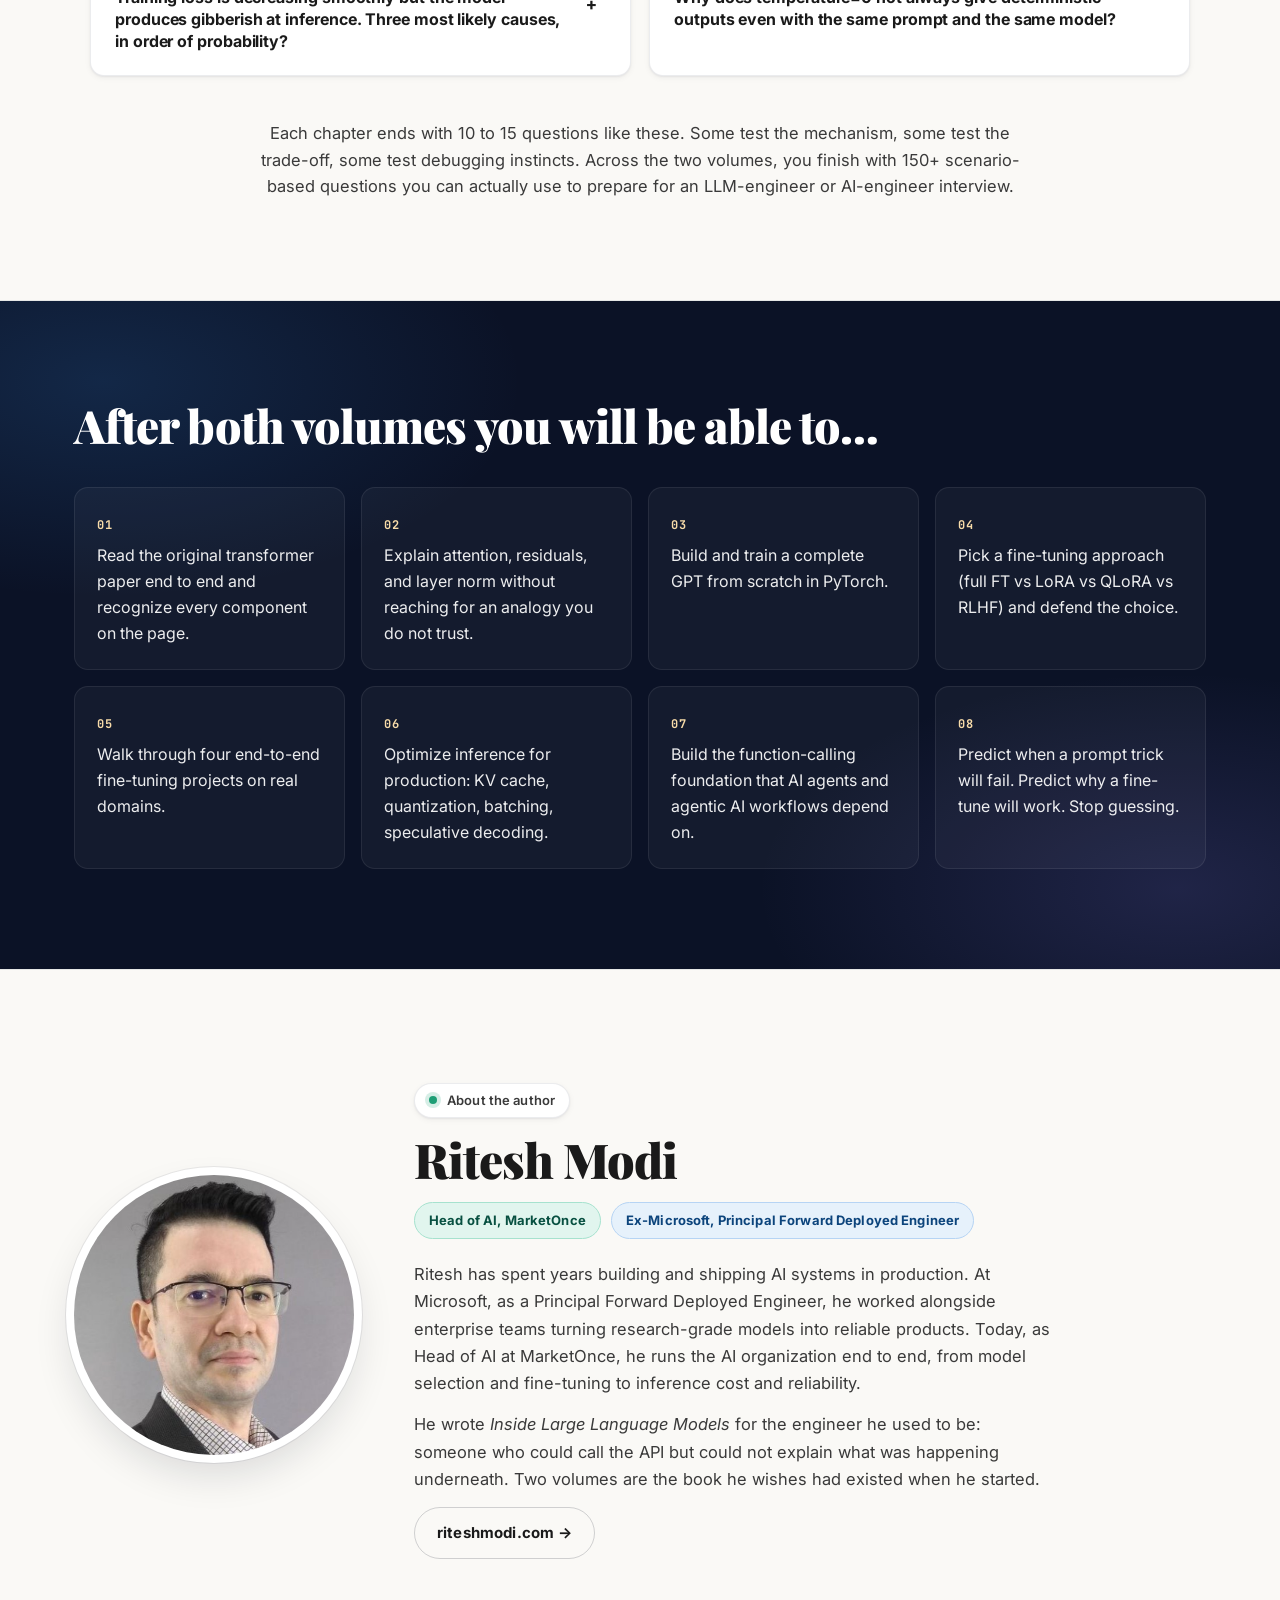
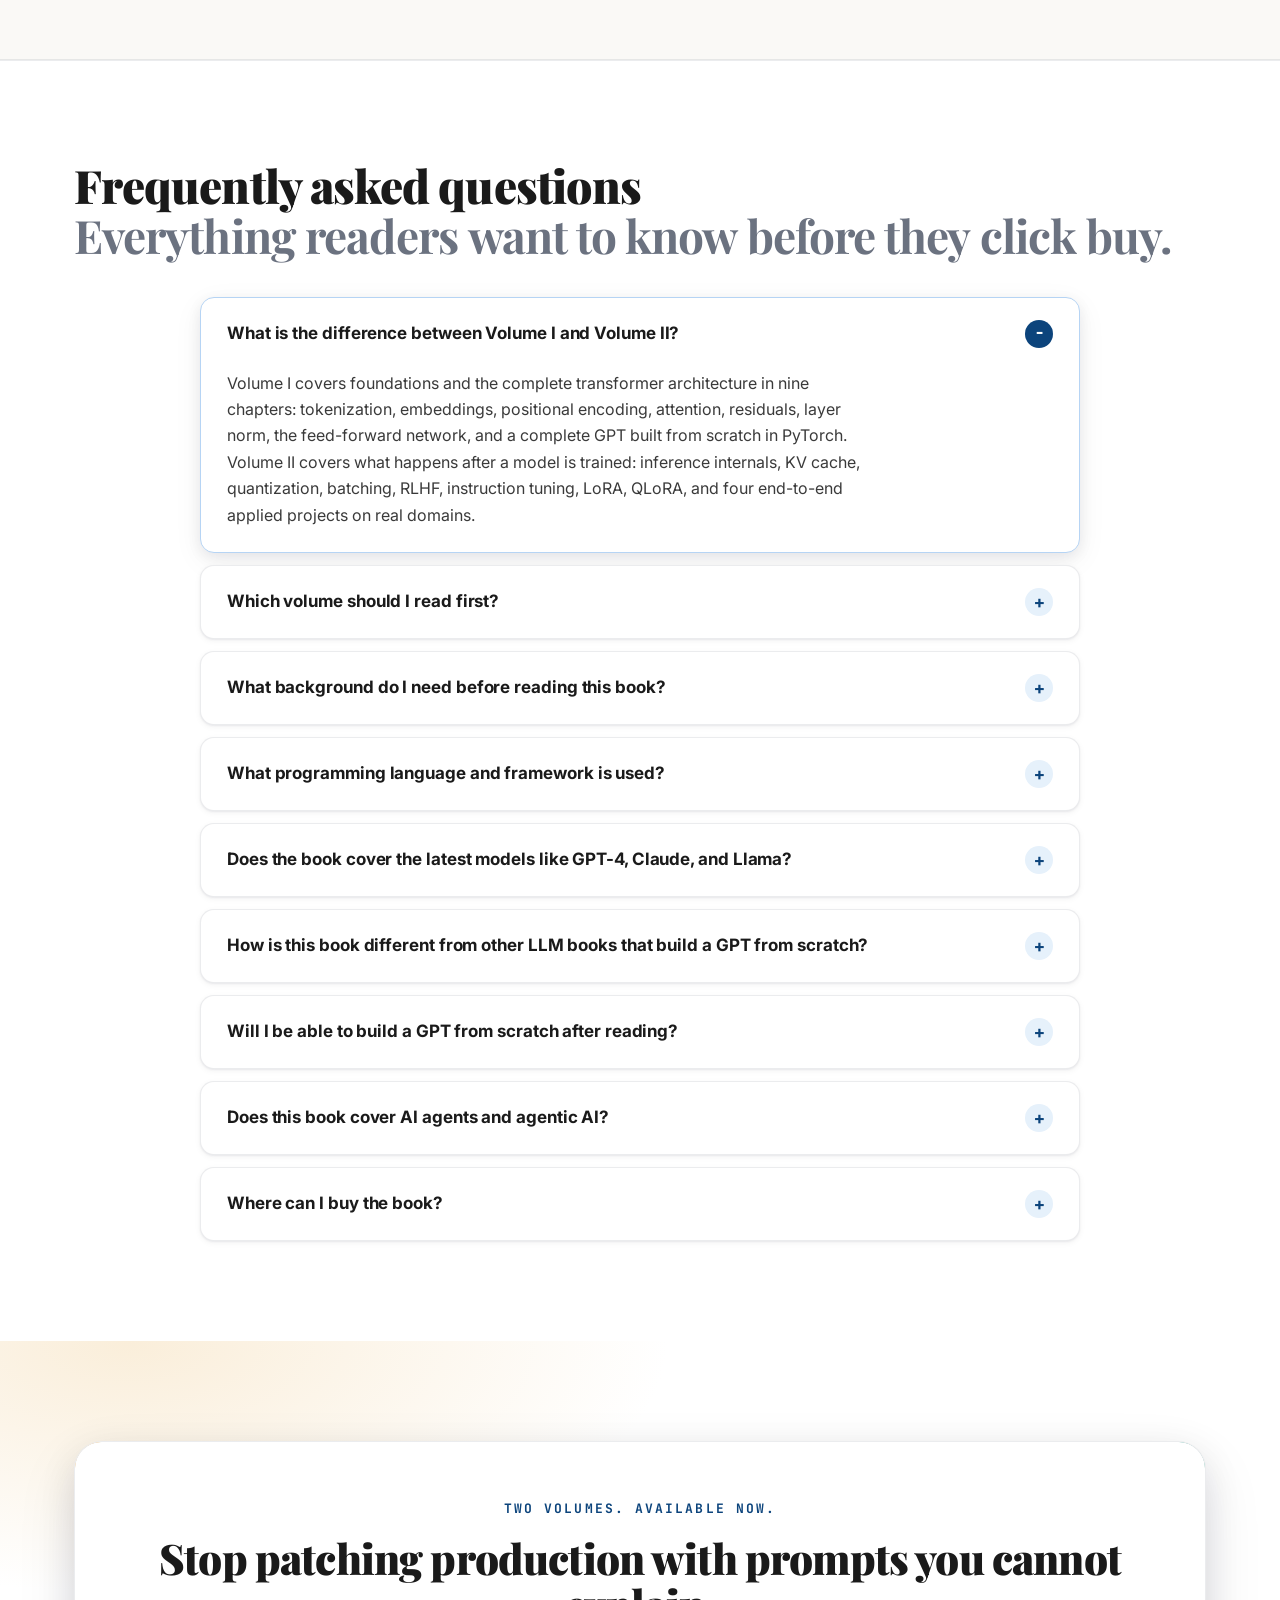
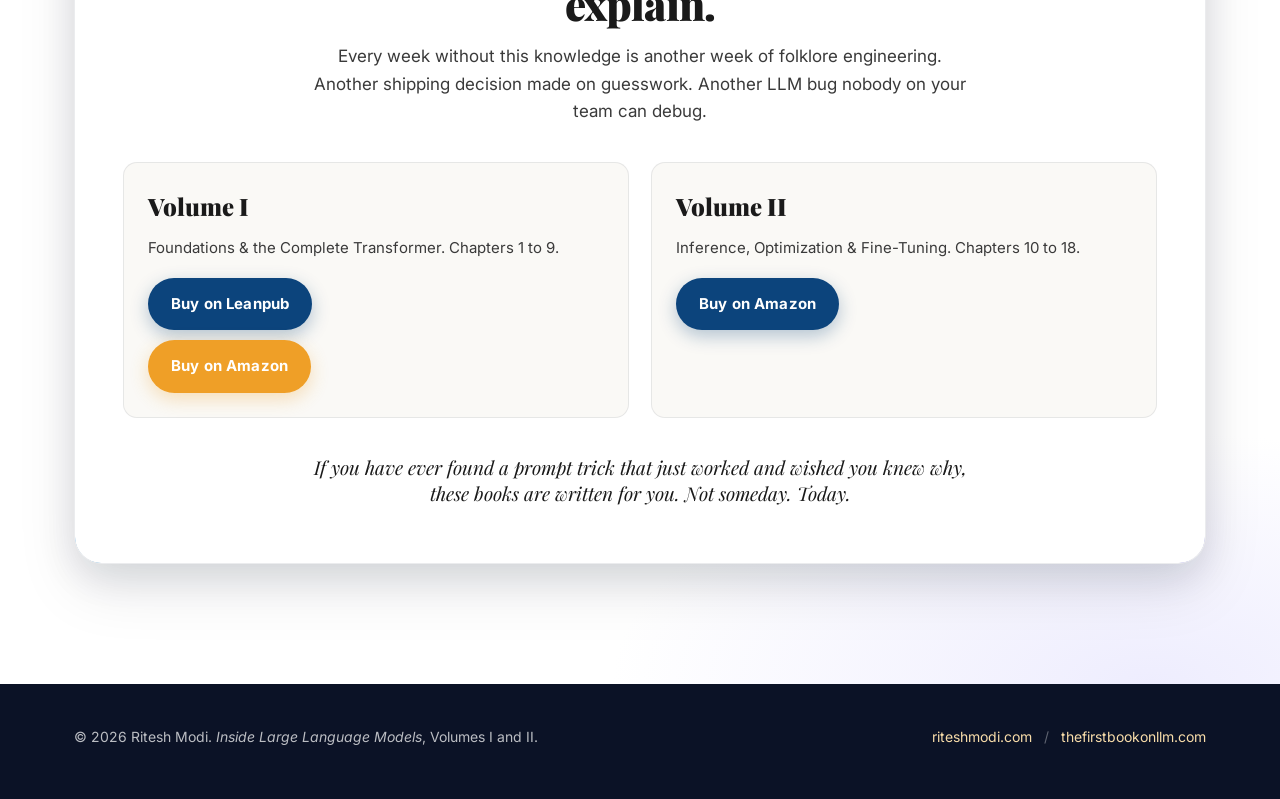
==== commit 37d178a1: "more data" ====
--- a/index.html
+++ b/index.html
@@ -8,8 +8,8 @@
   <meta name="color-scheme" content="light">
 
   <title>Inside Large Language Models | The First Book on LLMs</title>
-  <meta name="description" content="The first-principles book on LLMs and AI agents. Transformers, attention, fine-tuning, LoRA, QLoRA, RLHF, function calling. Two volumes by Ritesh Modi.">
-  <meta name="keywords" content="LLM, large language models, AI agents, agentic AI, transformers, attention mechanism, fine-tuning, LoRA, QLoRA, RLHF, function calling, build LLM from scratch, GPT from scratch, LLM book, transformer book, prompt engineering, KV cache, inference optimization, PyTorch, LLM engineering">
+  <meta name="description" content="First-principles LLM book: transformers, attention, fine-tuning, LoRA, RLHF, AI agents, math from scratch, plus 150+ interview Q&A. By Ritesh Modi.">
+  <meta name="keywords" content="LLM, large language models, AI agents, agentic AI, transformers, attention mechanism, fine-tuning, LoRA, QLoRA, RLHF, function calling, build LLM from scratch, GPT from scratch, LLM book, transformer book, prompt engineering, KV cache, inference optimization, PyTorch, LLM engineering, LLM interview questions, machine learning interview, AI engineer interview, transformer interview questions, math for LLMs, linear algebra for machine learning, dot product attention">
 
   <meta name="author" content="Ritesh Modi">
   <meta name="robots" content="index, follow, max-image-preview:large, max-snippet:-1, max-video-preview:-1">
@@ -103,8 +103,8 @@
         "bookFormat": "https://schema.org/EBook",
         "numberOfPages": 400,
         "description": "First-principles walkthrough of LLM foundations and the complete transformer. Tokenization, embeddings, positional encoding, single-head and multi-head attention, residuals, layer norm, the feed-forward network, the LM head, and a complete GPT built from scratch in PyTorch.",
-        "keywords": "LLM, large language models, transformers, transformer architecture, attention mechanism, self-attention, multi-head attention, tokenization, BPE, byte-pair encoding, embeddings, positional encoding, layer normalization, residual connections, feed-forward network, build LLM from scratch, build GPT from scratch, GPT, decoder-only models, PyTorch, deep learning, neural networks, LLM book, transformer book",
-        "about": ["Large Language Models", "LLMs", "Transformers", "Transformer Architecture", "Attention Mechanism", "Self-Attention", "Multi-Head Attention", "Tokenization", "Byte-Pair Encoding", "Embeddings", "Positional Encoding", "Layer Normalization", "Residual Connections", "Feed-Forward Network", "PyTorch", "GPT", "Decoder-Only Models", "Build LLM from Scratch", "Build GPT from Scratch", "Deep Learning", "Neural Networks"],
+        "keywords": "LLM, large language models, transformers, transformer architecture, attention mechanism, self-attention, multi-head attention, scaled dot-product attention, tokenization, BPE, byte-pair encoding, embeddings, positional encoding, layer normalization, residual connections, feed-forward network, build LLM from scratch, build GPT from scratch, GPT, decoder-only models, PyTorch, deep learning, neural networks, LLM book, transformer book, LLM interview questions, transformer interview questions, math for LLMs, linear algebra for machine learning, dot product attention, softmax, cross-entropy loss, backpropagation",
+        "about": ["Large Language Models", "LLMs", "Transformers", "Transformer Architecture", "Attention Mechanism", "Self-Attention", "Multi-Head Attention", "Scaled Dot-Product Attention", "Tokenization", "Byte-Pair Encoding", "Embeddings", "Positional Encoding", "Layer Normalization", "Residual Connections", "Feed-Forward Network", "PyTorch", "GPT", "Decoder-Only Models", "Build LLM from Scratch", "Build GPT from Scratch", "Deep Learning", "Neural Networks", "Math for Machine Learning", "Linear Algebra for LLMs", "LLM Interview Preparation", "Transformer Interview Questions"],
         "audience": {
           "@type": "Audience",
           "audienceType": "Software engineers shipping with LLM APIs"
@@ -138,8 +138,8 @@
         "bookFormat": "https://schema.org/EBook",
         "numberOfPages": 400,
         "description": "Production LLMs and the foundation of AI agents. Inference internals, KV cache, prefix caching, quantization, batching, RLHF, instruction tuning, full fine-tuning, LoRA, QLoRA, and four applied projects including function calling that powers AI agents and agentic AI workflows.",
-        "keywords": "LLM fine-tuning, fine-tuning large language models, LoRA, QLoRA, PEFT, parameter-efficient fine-tuning, RLHF, reinforcement learning from human feedback, instruction tuning, inference optimization, KV cache, prefix caching, quantization, batching, function calling, tool use, AI agents, agentic AI, LLM agents, multi-agent systems, text-to-SQL, document classification, production LLMs, LLM engineering, LLM in production, prompt engineering",
-        "about": ["LLM Fine-Tuning", "Fine-Tuning Large Language Models", "LoRA", "QLoRA", "PEFT", "Parameter-Efficient Fine-Tuning", "RLHF", "Instruction Tuning", "Inference Optimization", "KV Cache", "Prefix Caching", "Quantization", "Batching", "Function Calling", "Tool Use", "AI Agents", "Agentic AI", "LLM Agents", "Text-to-SQL", "Document Classification", "Production LLMs", "LLM Engineering", "Prompt Engineering"],
+        "keywords": "LLM fine-tuning, fine-tuning large language models, LoRA, QLoRA, PEFT, parameter-efficient fine-tuning, RLHF, reinforcement learning from human feedback, instruction tuning, inference optimization, KV cache, prefix caching, quantization, batching, function calling, tool use, AI agents, agentic AI, LLM agents, multi-agent systems, text-to-SQL, document classification, production LLMs, LLM engineering, LLM in production, prompt engineering, ML engineer interview, AI engineer interview, LoRA interview question, RAG interview question, LLM interview preparation, fine-tuning interview questions",
+        "about": ["LLM Fine-Tuning", "Fine-Tuning Large Language Models", "LoRA", "QLoRA", "PEFT", "Parameter-Efficient Fine-Tuning", "RLHF", "Instruction Tuning", "Inference Optimization", "KV Cache", "Prefix Caching", "Quantization", "Batching", "Function Calling", "Tool Use", "AI Agents", "Agentic AI", "LLM Agents", "Text-to-SQL", "Document Classification", "Production LLMs", "LLM Engineering", "Prompt Engineering", "ML Engineer Interview Preparation", "LLM Interview Questions"],
         "audience": {
           "@type": "Audience",
           "audienceType": "Engineers shipping fine-tuned LLMs into production"
@@ -253,10 +253,11 @@
     </a>
     <nav class="topnav" aria-label="Primary">
       <a href="#why">Why this book</a>
-      <a href="#volumes">The two volumes</a>
+      <a href="#volumes">Volumes</a>
       <a href="#peek">Inside</a>
+      <a href="#math">Math</a>
+      <a href="#qna">Interview Q&amp;A</a>
       <a href="#author">Author</a>
-      <a href="#faq">FAQ</a>
       <a href="#buy" class="nav-cta">Buy</a>
     </nav>
   </div>
@@ -326,6 +327,10 @@
         <li class="topic-pill t-amber">Text-to-SQL</li>
         <li class="topic-pill t-green">Document Classification</li>
         <li class="topic-pill t-purple">Production LLMs</li>
+        <li class="topic-pill t-blue">Math for Machine Learning</li>
+        <li class="topic-pill t-amber">Backpropagation</li>
+        <li class="topic-pill t-green">LLM Interview Questions</li>
+        <li class="topic-pill t-purple">AI Engineer Interview Prep</li>
       </ul>
     </div>
   </section>
@@ -520,6 +525,148 @@
     </div>
   </section>
 
+  <section id="math" class="math-section">
+    <div class="container">
+      <h2 class="section-title">
+        <span>Every line of math, built up from scratch.</span><br>
+        <span class="muted">No graduate-level background assumed. If you can read Python, you can read this book.</span>
+      </h2>
+      <p class="section-lede">
+        Most LLM books assume you remember your linear algebra. This one teaches every operation right where it appears, with worked numerical examples, color-coded tensors, and step-by-step breakdowns. From dot products in Chapter 5 to backpropagation in Chapter 8 to cross-entropy loss in Chapter 16, the math is built up where you need it, not gated behind a prerequisites chapter you have to suffer through first.
+      </p>
+
+      <div class="math-grid">
+
+        <article class="math-card">
+          <div class="math-svg"><img src="diagrams/math-dot-product.svg" alt="Dot product similarity broken down step by step with color-coded vectors" loading="lazy"></div>
+          <div class="math-body">
+            <span class="math-chapter">Chapter 5</span>
+            <h3>Dot products and similarity</h3>
+            <p>Multiply position by position, add the results, that is it. Chapter 5 builds attention from this single operation. Color-coded so you see exactly which numbers came from where.</p>
+          </div>
+        </article>
+
+        <article class="math-card">
+          <div class="math-svg"><img src="diagrams/math-weighted-sum.svg" alt="Weighted sum operation with attention weights and value vectors" loading="lazy"></div>
+          <div class="math-body">
+            <span class="math-chapter">Chapter 5</span>
+            <h3>Weighted sums and softmax</h3>
+            <p>Attention is just a weighted sum where the weights come from a softmax. Both operations are walked through with concrete numbers, before any matrix notation appears.</p>
+          </div>
+        </article>
+
+        <article class="math-card">
+          <div class="math-svg"><img src="diagrams/math-cross-entropy.svg" alt="Cross-entropy loss calculation step by step from logits to scalar loss" loading="lazy"></div>
+          <div class="math-body">
+            <span class="math-chapter">Chapter 16</span>
+            <h3>Cross-entropy loss</h3>
+            <p>The loss function that trains every modern LLM. You see it as a sum, you see it as a probability, you see why it punishes confidence in wrong answers. No "the loss is calculated" hand-waving.</p>
+          </div>
+        </article>
+
+        <article class="math-card">
+          <div class="math-svg"><img src="diagrams/math-adamw.svg" alt="AdamW optimizer intuition with momentum and adaptive learning rate" loading="lazy"></div>
+          <div class="math-body">
+            <span class="math-chapter">Chapter 8</span>
+            <h3>Optimizers and gradients</h3>
+            <p>Backpropagation, AdamW, weight decay. The intuition first, then the equations, then the PyTorch code that implements them. Three passes through the same idea so it actually sticks.</p>
+          </div>
+        </article>
+
+      </div>
+
+      <p class="math-coda">
+        <strong>What you actually need to start:</strong> Python (loops, classes, NumPy basics), high-school math (multiplication, exponents, basic graphs), and curiosity. That is it. Calculus shows up briefly for backprop, and Chapter 8 walks through the chain rule from scratch when you need it.
+      </p>
+    </div>
+  </section>
+
+  <section id="qna" class="qna-section">
+    <div class="container">
+      <h2 class="section-title">
+        <span>Interview-grade Q&amp;A in every chapter.</span><br>
+        <span class="muted">150+ scenario-based questions across the two volumes.</span>
+      </h2>
+      <p class="section-lede">
+        Not "what is attention?" trivia. Real scenarios where you have to debug, decide, or defend a choice in front of a hiring manager. The kind of questions FAANG teams, AI labs, and AI-first startups actually ask. Sample of what is inside, with chapter references so you know where the full answer lives.
+      </p>
+
+      <div class="qna-grid">
+
+        <details class="qna-card" open>
+          <summary>
+            <span class="qna-tag">Volume I &middot; Chapter 6</span>
+            <span class="qna-q">Why does multi-head attention split d_model across heads instead of running multiple full-dimension attention operations in parallel?</span>
+            <span class="qna-toggle" aria-hidden="true">+</span>
+          </summary>
+          <div class="qna-a">
+            <p>Same total compute as single-head attention, but each head can specialize on different relationships (syntactic, positional, semantic, long-range vs. local). Splitting <code>d_model</code> means head outputs concatenate back to <code>d_model</code> with no extra projection cost. Multiple full-dimension heads would multiply both compute and parameters with no upside, because the heads would learn redundant patterns. The split forces specialization.</p>
+          </div>
+        </details>
+
+        <details class="qna-card">
+          <summary>
+            <span class="qna-tag">Volume I &middot; Chapter 5</span>
+            <span class="qna-q">Scaled dot-product attention divides QK<sup>T</sup> by &radic;d<sub>k</sub> before the softmax. What breaks if you remove the scaling?</span>
+            <span class="qna-toggle" aria-hidden="true">+</span>
+          </summary>
+          <div class="qna-a">
+            <p>As <code>d_k</code> grows, the variance of the dot products grows with it. Without scaling, the softmax inputs blow up, the distribution saturates into a near one-hot, and the gradient through the non-attended entries goes to zero. Training stalls. Dividing by &radic;d<sub>k</sub> keeps the dot products in a regime where the softmax stays smooth and gradients flow to every key position.</p>
+          </div>
+        </details>
+
+        <details class="qna-card">
+          <summary>
+            <span class="qna-tag">Volume II &middot; Chapter 12</span>
+            <span class="qna-q">You fine-tune with LoRA rank 4 and the model underfits. Rank 8 also underfits. Rank 16 works but training is slow. What is the principled way to pick rank?</span>
+            <span class="qna-toggle" aria-hidden="true">+</span>
+          </summary>
+          <div class="qna-a">
+            <p>The intrinsic dimension of the task-specific weight update sets the minimum rank. Probe-train on a small subset of your data across ranks 4, 8, 16, 32. The smallest rank where validation loss plateaus is your answer. If even rank 32 underfits, the task likely requires moving general capabilities, not specializing them. At that point you reach for QLoRA at higher rank or full fine-tuning.</p>
+          </div>
+        </details>
+
+        <details class="qna-card">
+          <summary>
+            <span class="qna-tag">Volume II &middot; Chapter 10</span>
+            <span class="qna-q">A user reports your RAG system gives correct answers with 5 chunks but wrong answers with 50. What is happening at the attention level and how do you fix it?</span>
+            <span class="qna-toggle" aria-hidden="true">+</span>
+          </summary>
+          <div class="qna-a">
+            <p>Two compounding effects. First, attention is a softmax over the full context, so the relevant chunk competes against 49 distractors and its weight drops by roughly an order of magnitude. Second, decoders under-attend to the middle of long contexts (lost-in-the-middle, Liu et al. 2023), and 50 chunks puts the relevant one in the middle band ~80% of the time. Fix: re-rank to top-5, place the best chunk at the start or end of context, and use a cross-encoder reranker before the LLM call.</p>
+          </div>
+        </details>
+
+        <details class="qna-card">
+          <summary>
+            <span class="qna-tag">Volume I &middot; Chapter 9 &amp; Volume II &middot; Chapter 10</span>
+            <span class="qna-q">Training loss is decreasing smoothly but the model produces gibberish at inference. Three most likely causes, in order of probability?</span>
+            <span class="qna-toggle" aria-hidden="true">+</span>
+          </summary>
+          <div class="qna-a">
+            <p>(1) Train and inference tokenizer mismatch. Different special tokens, different pad token, different BOS/EOS handling. The model sees an out-of-distribution prefix at generation time and produces noise. (2) Sampling parameters wrong for the task. Temperature too high for code generation, top-p too restrictive for creative tasks, or no special-token suppression. (3) Position encoding mismatch. Trained on max sequence length 2048, inferring at 4096 with no rope-scaling. The model has never seen positions that high.</p>
+          </div>
+        </details>
+
+        <details class="qna-card">
+          <summary>
+            <span class="qna-tag">Volume II &middot; Chapter 10</span>
+            <span class="qna-q">Why does temperature=0 not always give deterministic outputs even with the same prompt and the same model?</span>
+            <span class="qna-toggle" aria-hidden="true">+</span>
+          </summary>
+          <div class="qna-a">
+            <p>Argmax over logits is theoretically deterministic. In practice, GPU floating-point operations are non-associative, so reduction order changes per batch shape and per kernel. Different batching across requests, different cuBLAS algorithm selection, or speculative decoding can all shift the rounding by a few ULPs, occasionally flipping the argmax when two top candidates are within that delta. Determinism in production needs greedy decoding plus pinned kernels plus batch-size locking.</p>
+          </div>
+        </details>
+
+      </div>
+
+      <p class="qna-coda">
+        Each chapter ends with 10 to 15 questions like these. Some test the mechanism, some test the trade-off, some test debugging instincts. Across the two volumes, you finish with 150+ scenario-based questions you can actually use to prepare for an LLM-engineer or AI-engineer interview.
+      </p>
+    </div>
+  </section>
+
   <section class="outcomes">
     <div class="container">
       <h2 class="section-title">After both volumes you will be able to&hellip;</h2>
--- a/styles.css
+++ b/styles.css
@@ -687,6 +687,216 @@
   font-size: 16.5px;
   color: var(--ink-soft);
   margin: 0;
+}
+
+/* ---------- Math section ---------- */
+
+.math-section {
+  padding: 100px 0;
+  background:
+    radial-gradient(800px 360px at 10% 0%, var(--c1-50), transparent 60%),
+    radial-gradient(800px 360px at 90% 100%, var(--c3-50), transparent 60%),
+    var(--bg);
+}
+.section-lede {
+  max-width: 760px;
+  margin: 0 auto 48px;
+  text-align: center;
+  font-size: 17.5px;
+  line-height: 1.65;
+  color: var(--ink-soft);
+}
+.math-grid {
+  display: grid;
+  grid-template-columns: repeat(2, minmax(0, 1fr));
+  gap: 22px;
+}
+.math-card {
+  display: grid;
+  grid-template-columns: minmax(220px, 38%) 1fr;
+  gap: 0;
+  background: #fff;
+  border: 1px solid var(--hairline);
+  border-radius: var(--radius-lg);
+  box-shadow: var(--shadow-sm);
+  overflow: hidden;
+  transition: transform .2s ease, box-shadow .2s ease;
+}
+.math-card:hover { transform: translateY(-4px); box-shadow: var(--shadow-md); }
+.math-svg {
+  background: var(--bg-soft);
+  display: grid;
+  place-items: center;
+  padding: 22px;
+  border-right: 1px solid var(--hairline);
+}
+.math-svg img { max-width: 100%; max-height: 200px; width: auto; height: auto; }
+.math-body { padding: 24px 26px; display: flex; flex-direction: column; gap: 8px; }
+.math-chapter {
+  display: inline-block;
+  font-family: var(--font-mono);
+  font-size: 11px;
+  font-weight: 700;
+  letter-spacing: 0.16em;
+  text-transform: uppercase;
+  color: var(--c2-900);
+  background: var(--c2-50);
+  padding: 3px 9px;
+  border-radius: 999px;
+  align-self: flex-start;
+}
+.math-body h3 {
+  font-family: var(--font-body);
+  font-weight: 800;
+  font-size: 19px;
+  line-height: 1.25;
+  letter-spacing: -0.01em;
+  margin: 0;
+  color: var(--ink);
+}
+.math-body p {
+  margin: 0;
+  font-size: 15px;
+  line-height: 1.6;
+  color: var(--ink-soft);
+}
+.math-coda {
+  margin: 44px auto 0;
+  max-width: 760px;
+  text-align: center;
+  padding: 22px 26px;
+  background: var(--c3-50);
+  border: 1px solid var(--c3-200);
+  border-radius: var(--radius-md);
+  font-size: 16px;
+  color: var(--c3-900);
+}
+.math-coda strong { color: var(--c3-900); font-weight: 800; }
+
+/* ---------- Q&A interview prep ---------- */
+
+.qna-section {
+  padding: 100px 0;
+  background: var(--bg-soft);
+  border-top: 1px solid var(--hairline);
+  border-bottom: 1px solid var(--hairline);
+}
+.qna-grid {
+  display: grid;
+  grid-template-columns: repeat(2, minmax(0, 1fr));
+  gap: 18px;
+  max-width: 1100px;
+  margin: 0 auto;
+}
+.qna-card {
+  background: #fff;
+  border: 1px solid var(--hairline);
+  border-radius: var(--radius-md);
+  box-shadow: var(--shadow-sm);
+  overflow: hidden;
+  transition: box-shadow .2s ease, border-color .2s ease;
+}
+.qna-card[open] {
+  border-color: var(--c4-200);
+  box-shadow: var(--shadow-md);
+}
+.qna-card summary {
+  list-style: none;
+  cursor: pointer;
+  padding: 22px 24px;
+  display: grid;
+  grid-template-columns: 1fr auto;
+  grid-template-areas:
+    "tag toggle"
+    "q   toggle";
+  align-items: start;
+  gap: 6px 14px;
+}
+.qna-card summary::-webkit-details-marker { display: none; }
+.qna-tag {
+  grid-area: tag;
+  font-family: var(--font-mono);
+  font-size: 10.5px;
+  font-weight: 700;
+  letter-spacing: 0.14em;
+  text-transform: uppercase;
+  color: var(--c4-900);
+  background: var(--c4-50);
+  padding: 3px 9px;
+  border-radius: 999px;
+  justify-self: start;
+}
+.qna-q {
+  grid-area: q;
+  font-weight: 700;
+  font-size: 16px;
+  line-height: 1.4;
+  color: var(--ink);
+  letter-spacing: -0.005em;
+}
+.qna-q code {
+  font-family: var(--font-mono);
+  font-size: 13.5px;
+  background: var(--bg-soft);
+  padding: 1px 6px;
+  border-radius: 4px;
+  color: var(--c2-900);
+}
+.qna-toggle {
+  grid-area: toggle;
+  align-self: center;
+  flex-shrink: 0;
+  width: 30px;
+  height: 30px;
+  border-radius: 50%;
+  background: var(--c4-50);
+  color: var(--c4-900);
+  display: grid;
+  place-items: center;
+  font-family: var(--font-mono);
+  font-weight: 700;
+  font-size: 18px;
+  transition: transform .2s ease, background .2s ease, color .2s ease;
+}
+.qna-card[open] .qna-toggle {
+  background: var(--c4-700);
+  color: #fff;
+  transform: rotate(45deg);
+}
+.qna-a {
+  padding: 0 24px 22px;
+  border-top: 1px dashed var(--hairline);
+  margin-top: 4px;
+  padding-top: 16px;
+}
+.qna-a p {
+  margin: 0;
+  font-size: 15px;
+  line-height: 1.65;
+  color: var(--ink-soft);
+}
+.qna-a code {
+  font-family: var(--font-mono);
+  font-size: 13.5px;
+  background: var(--bg);
+  padding: 1px 6px;
+  border-radius: 4px;
+  color: var(--c2-900);
+  border: 1px solid var(--hairline);
+}
+.qna-coda {
+  margin: 44px auto 0;
+  max-width: 760px;
+  text-align: center;
+  font-size: 16.5px;
+  color: var(--ink-soft);
+}
+
+@media (max-width: 760px) {
+  .math-grid { grid-template-columns: 1fr; }
+  .math-card { grid-template-columns: 1fr; }
+  .math-svg { border-right: 0; border-bottom: 1px solid var(--hairline); }
+  .qna-grid { grid-template-columns: 1fr; }
 }
 
 /* ---------- Outcomes ---------- */
